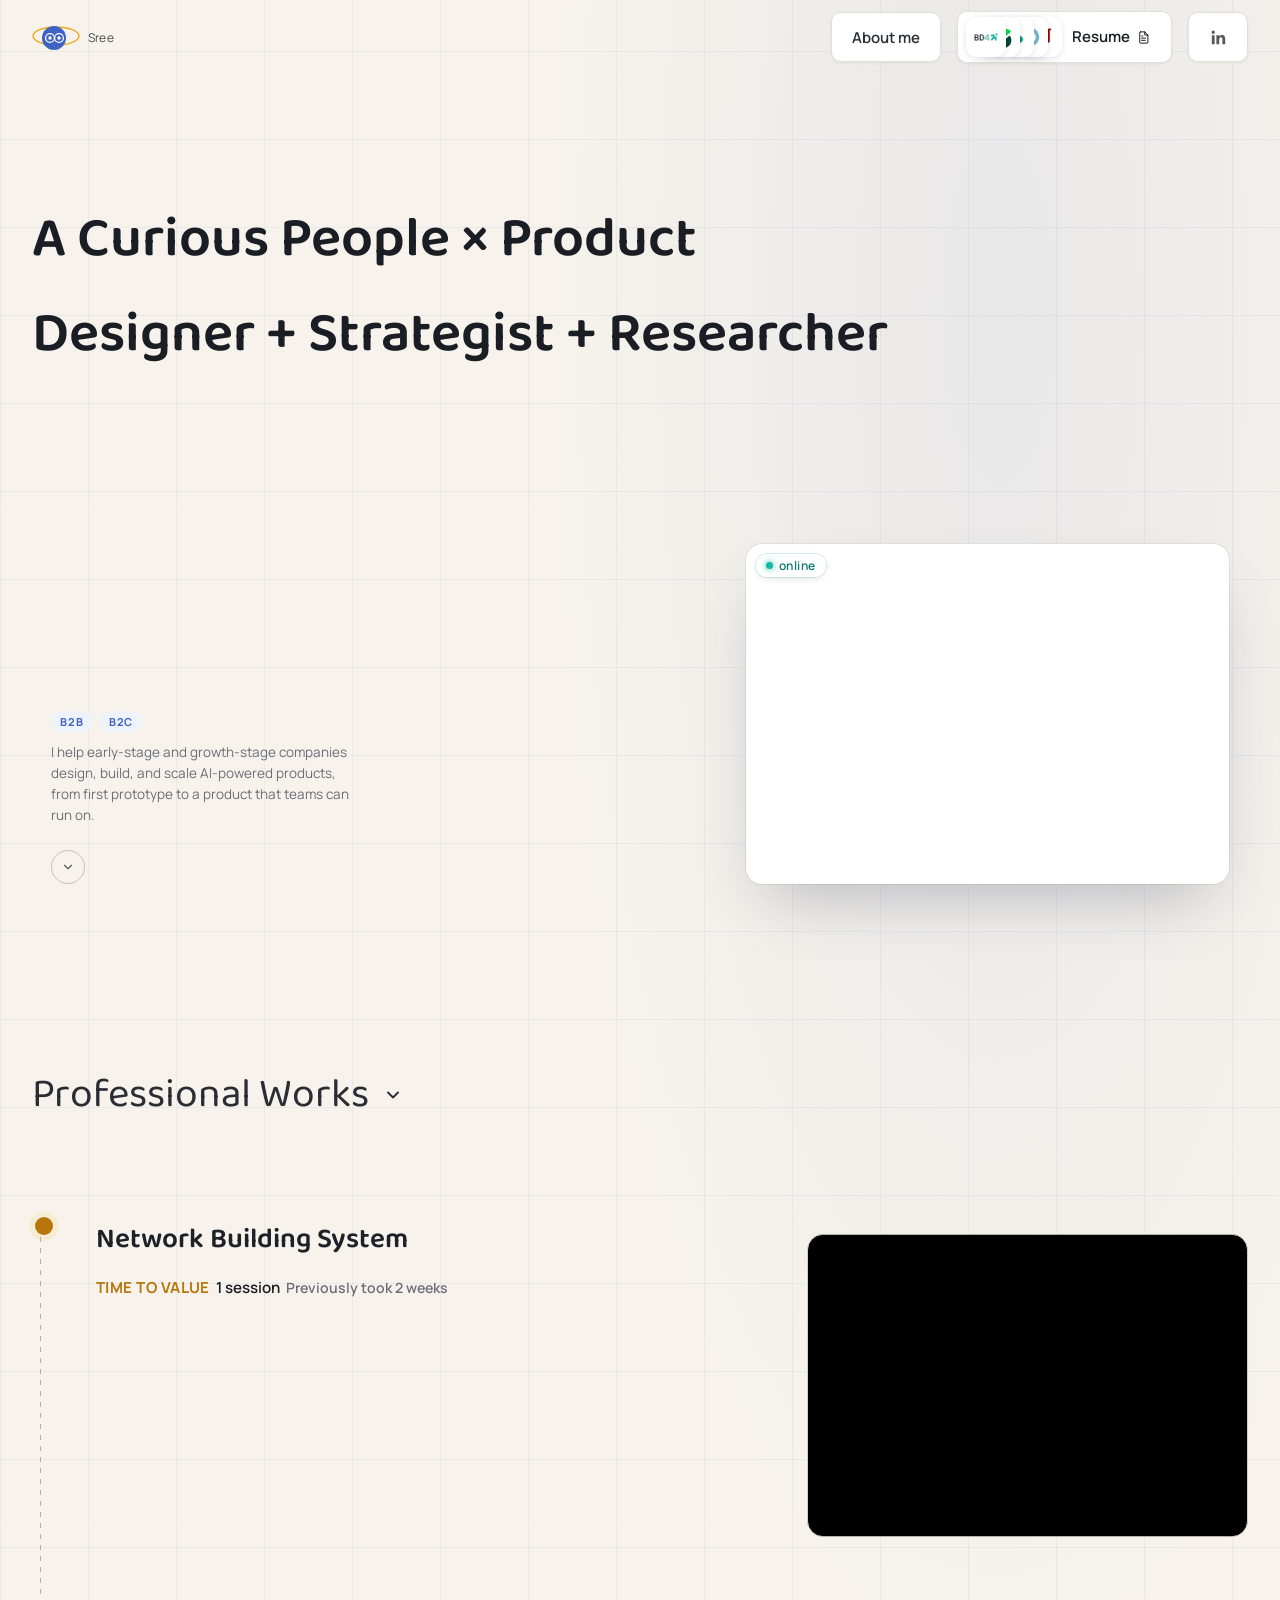
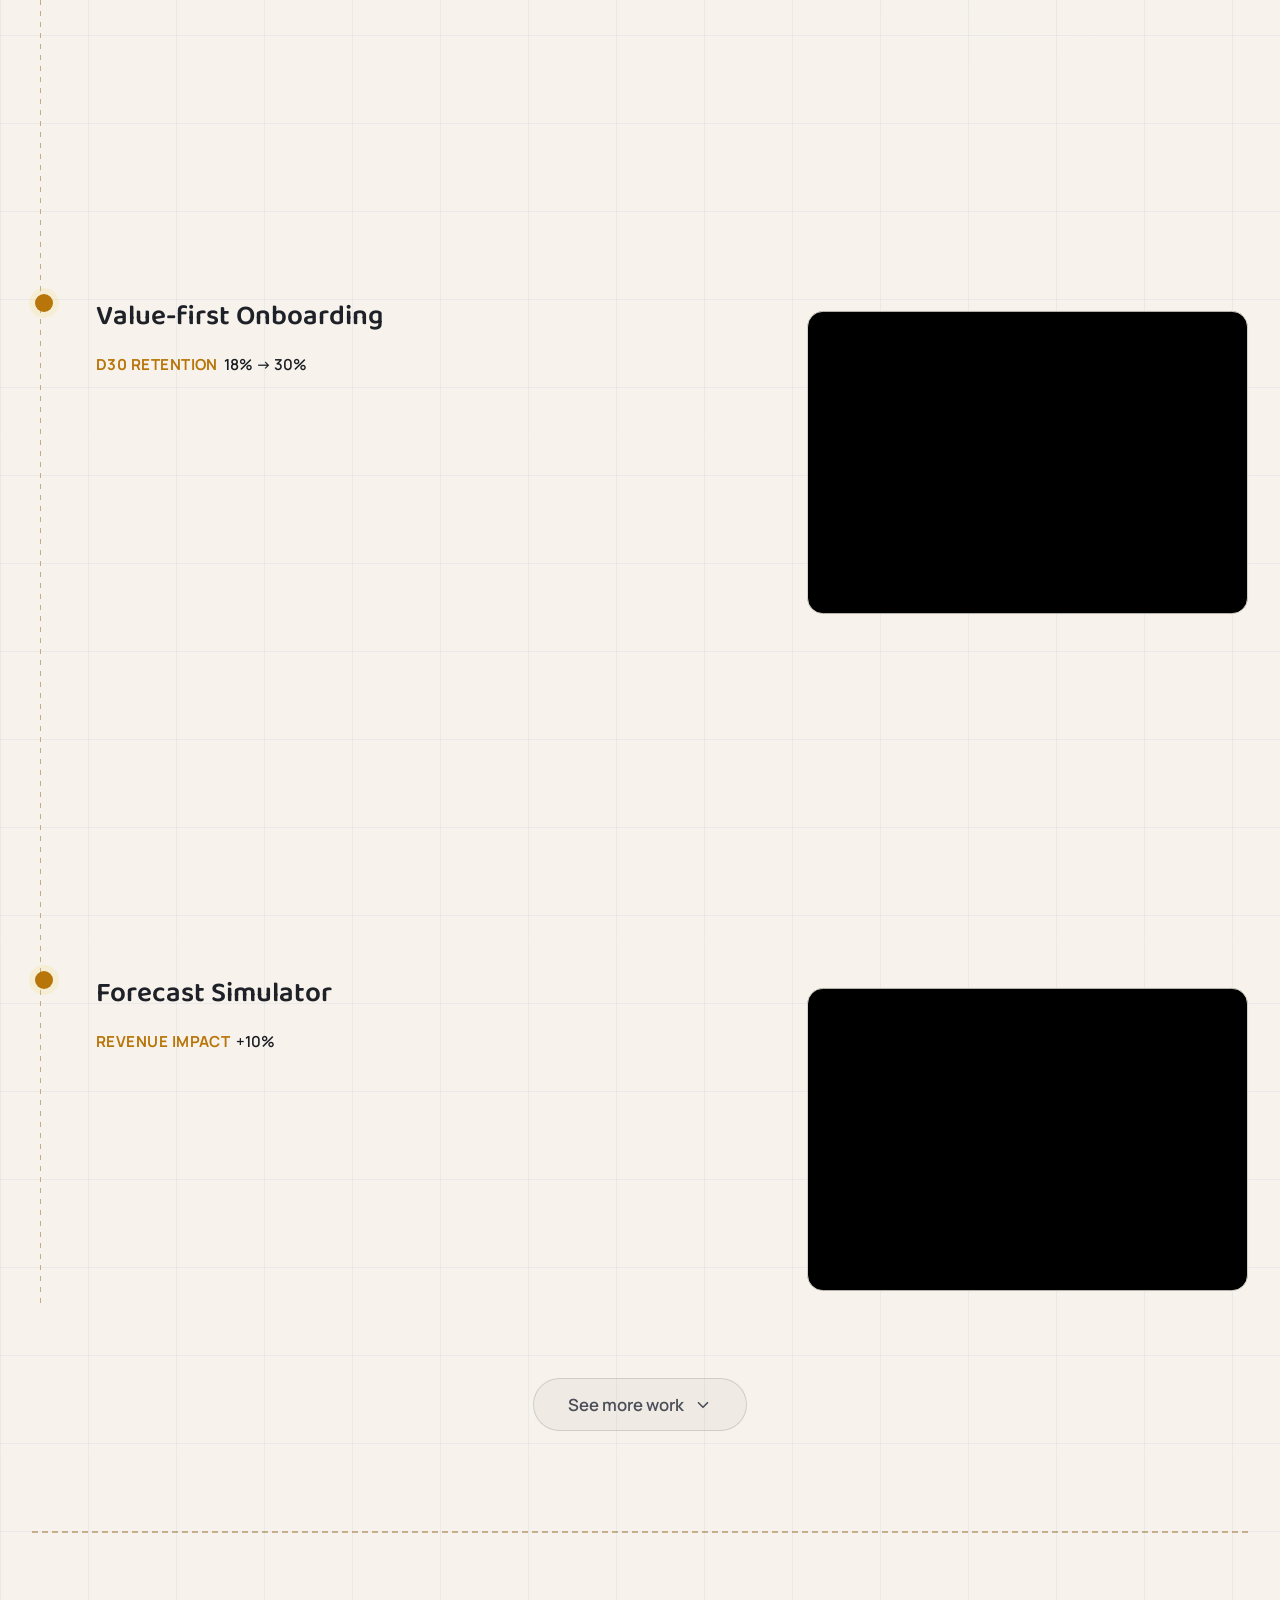
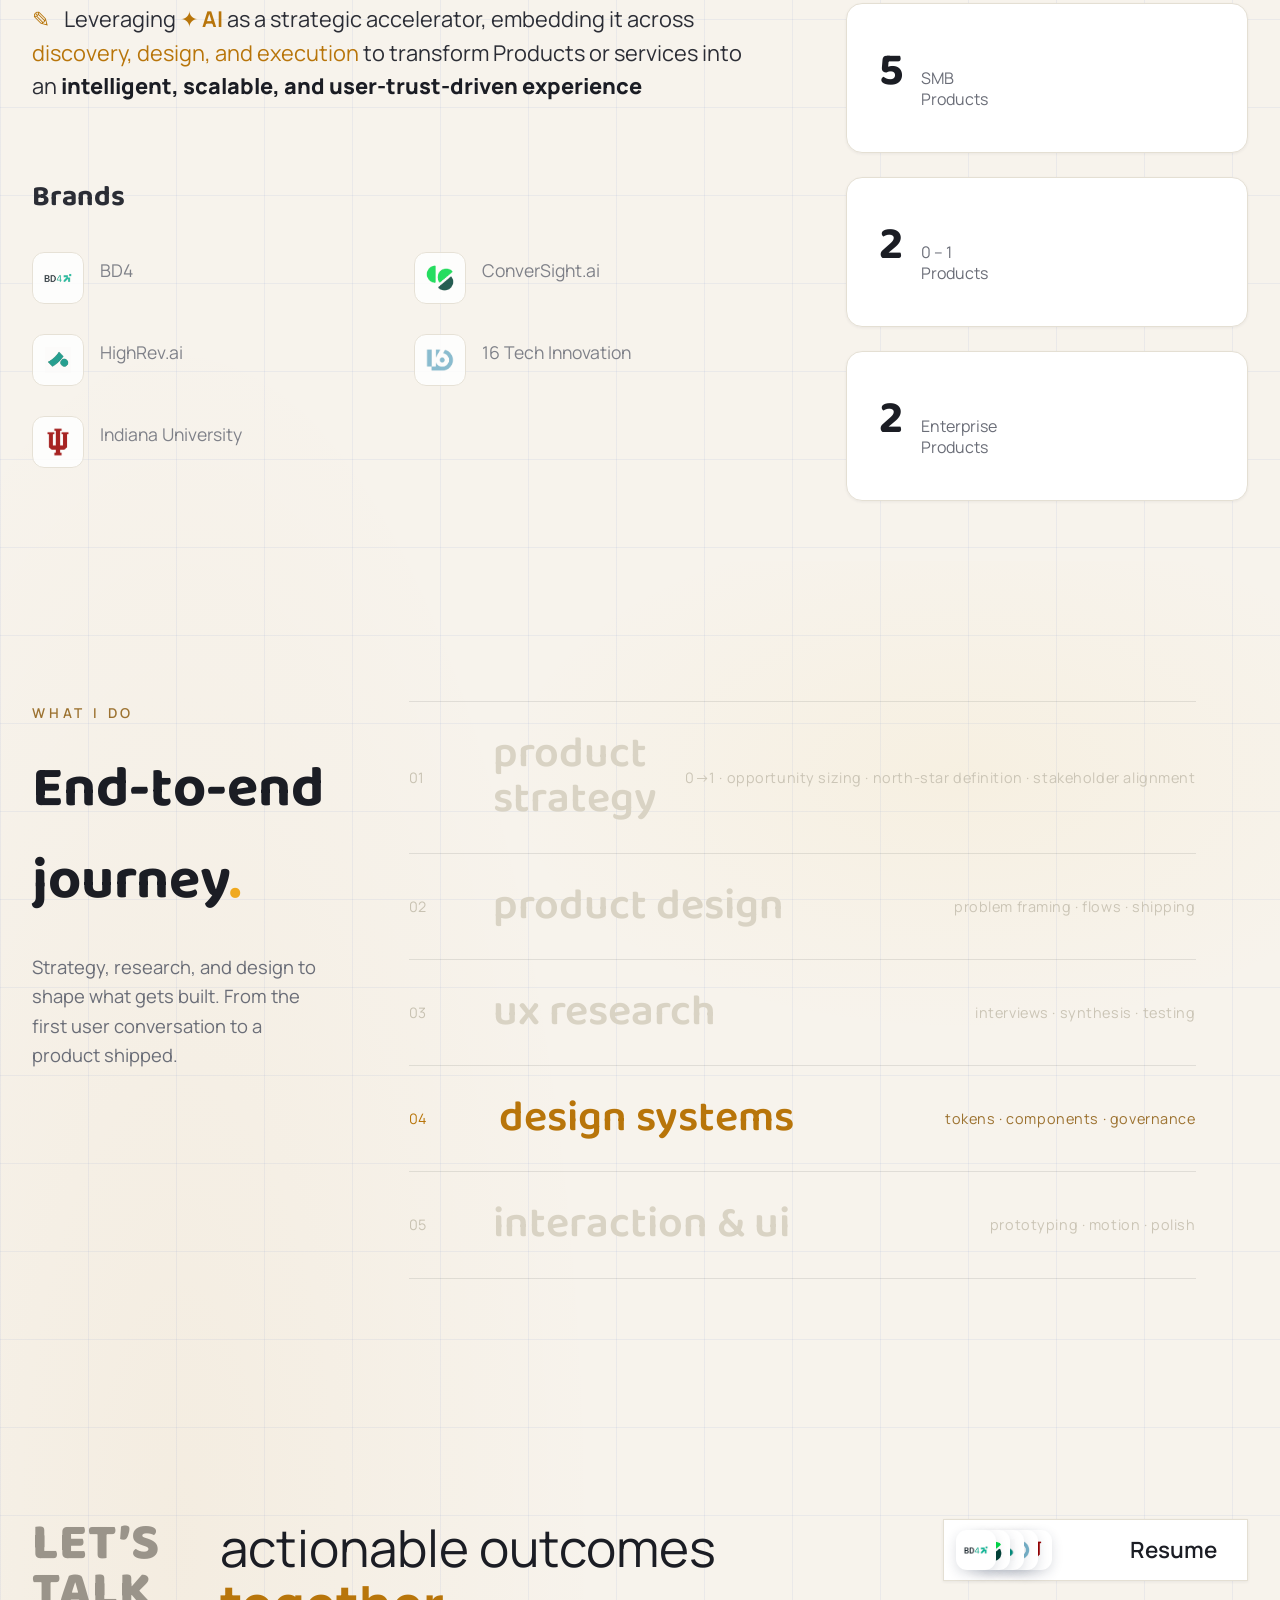
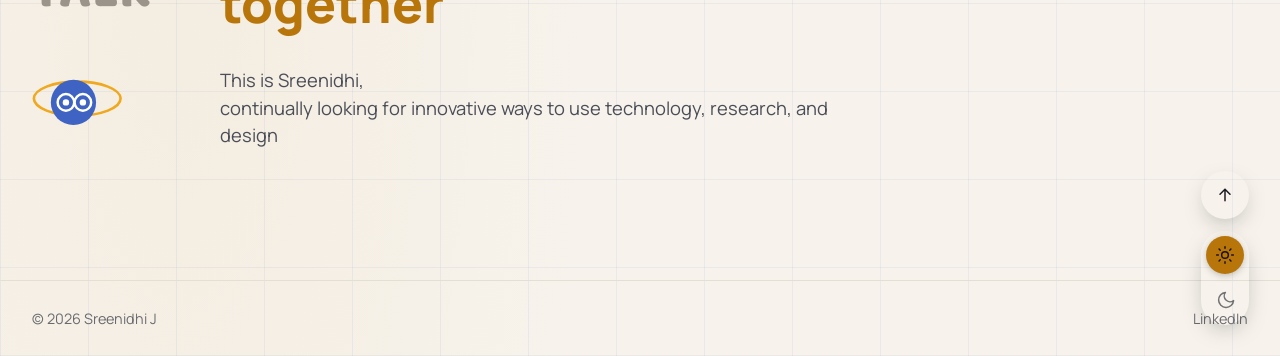
==== index.html @ ca30cebf "Update home page from Nov 3 dark/light drafts Co-Authored-By: Claude Sonnet 5.5 <noreply@anthropic.c" ====
<!DOCTYPE html>
<html lang="en" data-entry-transition="home" data-theme="light">
<head>
<script>
/* always open at the top: stop the browser restoring an old scroll position (skipped when the URL has a #anchor) */
(function(){
  try{ if('scrollRestoration' in history) history.scrollRestoration = 'manual'; }catch(e){}
  var touched = false;
  function mark(){ touched = true; }
  ['wheel','touchstart','keydown','mousedown'].forEach(function(ev){ window.addEventListener(ev, mark, { passive:true, once:true }); });
  function top(){ if(!location.hash) window.scrollTo({ top:0, left:0, behavior:'instant' }); }
  top();
  document.addEventListener('DOMContentLoaded', top);
  window.addEventListener('load', function(){ if(!touched) top(); });
})();
</script>
<script>
(function(){try{var t=localStorage.getItem('site-theme');document.documentElement.dataset.theme=(t==='dark')?'dark':'light';}catch(e){document.documentElement.dataset.theme='light';}})();
(function(){try{document.documentElement.className+=' pt-incoming';var s=document.createElement('style');s.textContent='html.pt-incoming{background:'+(document.documentElement.dataset.theme==='light'?'#F7F3EC':'#050505')+';}html.pt-incoming body{transform:translateY(100%);}';document.head.appendChild(s);sessionStorage.removeItem('pt-pending');}catch(e){}})();
</script>
<meta charset="UTF-8" />
<meta name="viewport" content="width=device-width, initial-scale=1.0" />
<title>Sreenidhi J — People × Product Designer, Strategist & Researcher</title>
<meta name="description" content="Portfolio of Sreenidhi J — a curious People × Product Designer, Strategist and Researcher building AI-powered products." />
<link rel="preconnect" href="https://fonts.googleapis.com">
<link rel="preconnect" href="https://fonts.gstatic.com" crossorigin>
<link href="https://fonts.googleapis.com/css2?family=Baloo+2:wght@500;600;700;800&family=Manrope:wght@400;500;600;700;800&display=swap" rel="stylesheet">
<style>@keyframes twinkle{
  0%,100%{ opacity:0; transform:scale(0.6); }
  50%{ opacity:var(--max,0.8); transform:scale(1); }
}
@keyframes logoBlink{
  0%, 92%, 100% { transform:scaleY(1); }
  95%           { transform:scaleY(0.12); }
  97%           { transform:scaleY(1); }
}
@keyframes logoLook{
  0%, 100% { transform:translateX(0); }
  20%      { transform:translateX(-1.3px); }
  50%      { transform:translateX(0); }
  75%      { transform:translateX(1.3px); }
  90%      { transform:translateX(0); }
}
@keyframes badgePulse{
  0%,100%{ box-shadow:0 12px 30px -8px rgba(240,197,85,.35); }
  50%{ box-shadow:0 12px 40px -6px rgba(240,197,85,.75); }
}
@keyframes float{ 0%,100%{ transform:translateY(0);} 50%{ transform:translateY(-8px);} }
@keyframes dragCursor{ 0%,100%{ opacity:0; transform:translate(0,0); } }
@keyframes frameDraw{
  0%,26.67%  { width:0;    height:0;   opacity:0; }
  27.22%     { width:0;    height:0;   opacity:1; }
  32.22%     { width:100%; height:100%; opacity:1; }
  92.22%     { width:100%; height:100%; opacity:1; }
  96.67%     { width:100%; height:100%; opacity:0; }
  100%       { width:0;    height:0;   opacity:0; }
}
@keyframes labelFade{
  0%,26.67%  { opacity:0; transform:translateY(3px); }
  30%        { opacity:1; transform:translateY(0); }
  92.22%     { opacity:1; transform:translateY(0); }
  96.67%,100%{ opacity:0; transform:translateY(3px); }
}
@keyframes cornerFade{
  0%,32.22%  { opacity:0; }
  35.56%     { opacity:1; }
  92.22%     { opacity:1; }
  96.67%,100%{ opacity:0; }
}
@keyframes wrapNudge{
  0%,40%     { transform:translateX(0); }
  40.56%     { transform:translateX(7px); }
  92.22%     { transform:translateX(7px); }
  100%       { transform:translateX(0); }
}
@keyframes markColor_d{
  0%,32.22%  { color:#ffffff; }
  35.56%     { color:var(--gold-soft); }
  92.22%     { color:var(--gold-soft); }
  100%       { color:#ffffff; }
}
@keyframes pillReveal{ 0%,100%{ width:0; opacity:0; } }
@keyframes headlineIn{
  from { opacity:0; transform:translateY(8px); }
  to   { opacity:1; transform:translateY(0); }
}
@keyframes cueFadeIn{ from{ opacity:0; transform:translateY(8px);} to{ opacity:1; transform:translateY(0);} }
@keyframes bob{ 0%,100%{ transform:translateY(0);} 50%{ transform:translateY(4px);} }
@keyframes cardFloat{ 0%,100%{ transform:translateY(0);} 50%{ transform:translateY(-6px);} }
@keyframes markColor_l{
  0%,32.22%  { color:var(--text-hi); }
  35.56%     { color:var(--gold); }
  92.22%     { color:var(--gold); }
  100%       { color:var(--text-hi); }
}
html[data-theme="dark"]{--black:        #0a0a0a;
  --card:         #141414;
  --card-border:  #262626;
  --nav-bg:       #fafafa;

  --gold:         #F8C337;
  --gold-soft:    #F8C337;
  --gold-dim:     #b8934a;
  --gold-deep:    #7a5a1f;
  --yellow:       #F8C337;

  --text-hi:      #f5f5f5;
  --text-muted:   #8a8a8f;
  --text-nav:     #4b4b52;
  --green:        #5cc98a;

  
  --font-display: 'Baloo 2', system-ui, sans-serif;
  --font-body:    'Manrope', system-ui, sans-serif;

  --container:    1280px;}
html[data-theme="dark"] *{box-sizing:border-box; margin:0; padding:0;}
html[data-theme="dark"]{scroll-behavior:smooth;}
html[data-theme="dark"], html[data-theme="dark"] body{max-width:100%; overflow-x:hidden;}
html[data-theme="dark"] body{background:var(--black);
  color:var(--text-hi);
  font-family:var(--font-body);
  -webkit-font-smoothing:antialiased;
  position:relative;
  cursor:url("data:image/svg+xml,%3Csvg xmlns='http://www.w3.org/2000/svg' width='24' height='24' viewBox='0 0 24 24'%3E%3Ccircle cx='12' cy='12' r='3' fill='%23f5f5f5'/%3E%3Cline x1='12' y1='2' x2='12' y2='8' stroke='%23f5f5f5' stroke-width='1.5' stroke-linecap='round'/%3E%3Cline x1='12' y1='16' x2='12' y2='22' stroke='%23f5f5f5' stroke-width='1.5' stroke-linecap='round'/%3E%3Cline x1='2' y1='12' x2='8' y2='12' stroke='%23f5f5f5' stroke-width='1.5' stroke-linecap='round'/%3E%3Cline x1='16' y1='12' x2='22' y2='12' stroke='%23f5f5f5' stroke-width='1.5' stroke-linecap='round'/%3E%3C/svg%3E") 12 12, crosshair;}
html[data-theme="dark"] a, html[data-theme="dark"] button, html[data-theme="dark"] [role="button"], html[data-theme="dark"] .loop-row, html[data-theme="dark"] .open-btn, html[data-theme="dark"] .nav-resume, html[data-theme="dark"] .brand, html[data-theme="dark"] .logo, html[data-theme="dark"] .linkedin-pill{cursor:url("data:image/svg+xml,%3Csvg xmlns='http://www.w3.org/2000/svg' width='24' height='24' viewBox='0 0 24 24'%3E%3Ccircle cx='12' cy='12' r='4.5' fill='%23f0c555'/%3E%3Cline x1='12' y1='2' x2='12' y2='8' stroke='%23f0c555' stroke-width='1.5' stroke-linecap='round'/%3E%3Cline x1='12' y1='16' x2='12' y2='22' stroke='%23f0c555' stroke-width='1.5' stroke-linecap='round'/%3E%3Cline x1='2' y1='12' x2='8' y2='12' stroke='%23f0c555' stroke-width='1.5' stroke-linecap='round'/%3E%3Cline x1='16' y1='12' x2='22' y2='12' stroke='%23f0c555' stroke-width='1.5' stroke-linecap='round'/%3E%3C/svg%3E") 12 12, pointer;}
html[data-theme="dark"] .starfield{position:fixed; inset:0; z-index:0; pointer-events:none;
  overflow:hidden;
  background:
    radial-gradient(ellipse 70% 50% at 72% 8%, rgba(240,197,85,0.05), transparent 60%),
    radial-gradient(ellipse 60% 45% at 20% 90%, rgba(240,197,85,0.035), transparent 60%);}
html[data-theme="dark"] .star{position:absolute; border-radius:50%;
  background:#fff;
  animation:twinkle var(--dur,4s) ease-in-out infinite;
  animation-delay:var(--delay,0s);
  opacity:0;}
html[data-theme="dark"] .star.gold{background:var(--gold-soft);}

html[data-theme="dark"] .nav, html[data-theme="dark"] main, html[data-theme="dark"] .footer{position:relative;}
html[data-theme="dark"] .hero, html[data-theme="dark"] .mission, html[data-theme="dark"] .context, html[data-theme="dark"] .works, html[data-theme="dark"] .lets-talk, html[data-theme="dark"] .whatido{background:transparent;}
html[data-theme="dark"] .comet{position:absolute; top:0; left:0; display:flex; align-items:center; gap:10px;
  opacity:0; will-change:transform,opacity; pointer-events:none;}
html[data-theme="dark"] .comet-head{width:4px; height:4px; border-radius:50%; background:#fff;
  box-shadow:0 0 6px 1px rgba(255,255,255,.7), 0 0 12px 2px rgba(240,197,85,.25); flex-shrink:0;}
html[data-theme="dark"] .comet-tail{position:absolute; right:100%; top:50%; height:1px; width:64px; transform:translateY(-50%);
  background:linear-gradient(to left, rgba(255,255,255,.55), rgba(240,197,85,.12), transparent);}
html[data-theme="dark"] .comet-label{font-family:var(--font-body); font-weight:500; font-size:11px; letter-spacing:.08em;
  color:rgba(240,197,85,.32); white-space:nowrap; text-transform:lowercase;}
html[data-theme="dark"] .comet[style*="rotate"] .comet-label{display:inline-block;}
html[data-theme="dark"] a{color:inherit; text-decoration:none;}
html[data-theme="dark"] button{font-family:inherit; background:none; border:none; cursor:pointer; color:inherit;}
html[data-theme="dark"] video{display:block;}
html[data-theme="dark"] ::selection{background:transparent; color:var(--gold);}
html[data-theme="dark"] ::-moz-selection{background:transparent; color:var(--gold);}
html[data-theme="dark"] #selectionBox{position:fixed;
  top:0; left:0;
  width:0; height:0;
  box-sizing:border-box;
  border:1.5px solid rgba(190,190,190,.8);
  background:transparent;
  border-radius:3px;
  opacity:0;
  pointer-events:none;
  z-index:9999;
  transform:translate(-9999px,-9999px);
  transition:opacity .15s ease;}
html[data-theme="dark"] #selectionBox.is-active{opacity:1; transition:opacity .1s ease;}
html[data-theme="dark"] #selectionBox .sb-corner{position:absolute;
  width:5px; height:5px;
  border:1px solid rgba(200,200,200,.85);
  background:transparent;
  border-radius:1px;}
html[data-theme="dark"] #selectionBox .sb-corner.tl{top:-3px;    left:-3px;}
html[data-theme="dark"] #selectionBox .sb-corner.tr{top:-3px;    right:-3px;}
html[data-theme="dark"] #selectionBox .sb-corner.bl{bottom:-3px; left:-3px;}
html[data-theme="dark"] #selectionBox .sb-corner.br{bottom:-3px; right:-3px;}
html[data-theme="dark"] #selectionBox .sb-label{position:absolute;
  top:-22px; left:-1.5px;
  display:flex; align-items:center; gap:6px;
  font-family:var(--font-body);
  font-size:10px; font-weight:600;
  text-transform:uppercase;
  letter-spacing:.04em;
  color:rgba(200,200,200,.85);
  white-space:nowrap;}
html[data-theme="dark"] #selectionBox .sb-label .ml-code{color:rgba(165,165,165,.65); text-transform:none;}
@media (hover:none) and (pointer:coarse){html[data-theme="dark"] #selectionBox{display:none;}}
@media (prefers-reduced-motion: reduce){html[data-theme="dark"] *{animation-duration:.01ms !important; animation-iteration-count:1 !important; transition-duration:.01ms !important; scroll-behavior:auto !important;}}
html[data-theme="dark"] .nav{position:sticky; top:0; z-index:50; background:transparent; border-bottom:none;}
html[data-theme="dark"] .nav-inner{max-width:var(--container); margin:0 auto; padding:11px 32px; display:flex; align-items:center; justify-content:space-between; gap:24px;}
html[data-theme="dark"] .logo-wrap{position:relative; display:flex; align-items:center;}
html[data-theme="dark"] .logo{display:flex; align-items:center; gap:4px;}
html[data-theme="dark"] .logo-text{font-family:var(--font-body); font-weight:400; font-size:12px;
  color:rgba(255,255,255,.8); letter-spacing:.02em; align-self:center;}
html[data-theme="dark"] .logo-mark .logo-eye{transform-box:fill-box; transform-origin:center; animation:logoBlink 4.6s ease-in-out infinite;}
html[data-theme="dark"] .logo-mark .logo-pupil{animation:logoLook 5.2s ease-in-out infinite;}


@media (prefers-reduced-motion: reduce){html[data-theme="dark"] .logo-mark .logo-eye, html[data-theme="dark"] .logo-mark .logo-pupil{animation:none;}}
html[data-theme="dark"] .nav-right{display:flex; align-items:center; gap:16px;}
html[data-theme="dark"] .nav-links{display:flex; gap:48px; font-size:16px; color:#c9c9cd;}
html[data-theme="dark"] .nav-links a{transition:color .2s ease;}
html[data-theme="dark"] .nav-links a:hover{color:#fff;}
html[data-theme="dark"] .nav-resume{position:relative; display:inline-flex; align-items:center; gap:10px;
  background:#111; border:1.5px solid rgba(255,255,255,.16); border-radius:10px; padding:5px 20px 5px 8px;
  box-sizing:border-box;
  transition:background .3s ease, transform .25s ease, border-color .3s ease;}
html[data-theme="dark"] .nav-resume:hover{transform:translateY(-2px); background:transparent; border-color:rgba(200,200,200,.55);}
html[data-theme="dark"] .nav-about-btn{position:relative; display:inline-flex; align-items:center; height:50px; padding:0 20px;
  background:#111; border:1.5px solid rgba(255,255,255,.16); border-radius:10px; box-sizing:border-box;
  font-family:var(--font-body); font-weight:600; font-size:15px; color:#e5e5e5;
  transition:background .3s ease, transform .25s ease, border-color .3s ease, color .2s ease;}
html[data-theme="dark"] .nav-about-btn:hover{transform:translateY(-2px); background:transparent; border-color:rgba(200,200,200,.55);}
html[data-theme="dark"] .btn-corner{position:absolute; width:5px; height:5px; background:#0d0d0d;
  border:1px solid rgba(190,190,190,.7); border-radius:1px; pointer-events:none; z-index:2;
  opacity:0; transition:opacity .25s ease;}
html[data-theme="dark"] .btn-corner.tl{top:-2.5px;    left:-2.5px;}
html[data-theme="dark"] .btn-corner.tr{top:-2.5px;    right:-2.5px;}
html[data-theme="dark"] .btn-corner.bl{bottom:-2.5px; left:-2.5px;}
html[data-theme="dark"] .btn-corner.br{bottom:-2.5px; right:-2.5px;}
html[data-theme="dark"] .nav-resume:hover .btn-corner, html[data-theme="dark"] .linkedin-pill:hover .btn-corner, html[data-theme="dark"] .nav-about-btn:hover .btn-corner{opacity:1;}
html[data-theme="dark"] .nav-resume-stack{display:inline-flex; align-items:center;}
html[data-theme="dark"] .nav-resume-stack img{width:40px; height:40px; object-fit:contain; padding:6px; box-sizing:border-box;
  background:#D9D9D9; border-radius:11px; border:1px solid transparent;
  margin-left:-26px; transform-origin:bottom center;
  filter:grayscale(1); box-shadow:0 2px 6px rgba(0,0,0,.35);
  transition:transform .4s cubic-bezier(.2,.85,.25,1), margin .4s cubic-bezier(.2,.85,.25,1), filter .3s ease, box-shadow .3s ease, border-color .3s ease;}
html[data-theme="dark"] .nav-resume:hover .nav-resume-stack img{filter:grayscale(0);
  border-color:rgba(255,255,255,.4);
  box-shadow:0 4px 12px -2px rgba(0,0,0,.45), inset 0 1px 0 rgba(255,255,255,.5), 0 0 0 2px rgba(255,255,255,.1);}
html[data-theme="dark"] .nav-resume-stack img:first-child{margin-left:0;}
html[data-theme="dark"] .nav-resume-stack img{position:relative;}
html[data-theme="dark"] .nav-resume-stack img:nth-child(1){z-index:5;}
html[data-theme="dark"] .nav-resume-stack img:nth-child(2){z-index:4;}
html[data-theme="dark"] .nav-resume-stack img:nth-child(3){z-index:3;}
html[data-theme="dark"] .nav-resume-stack img:nth-child(4){z-index:2;}
html[data-theme="dark"] .nav-resume-stack img:nth-child(5){z-index:1;}
html[data-theme="dark"] .nav-resume:hover .nav-resume-stack img{margin-left:-10px;}
html[data-theme="dark"] .nav-resume:hover .nav-resume-stack img:nth-child(1){transform:rotate(-16deg) translateY(-1px);}
html[data-theme="dark"] .nav-resume:hover .nav-resume-stack img:nth-child(2){transform:rotate(-8deg);}
html[data-theme="dark"] .nav-resume:hover .nav-resume-stack img:nth-child(3){transform:rotate(0deg) translateY(-2px);}
html[data-theme="dark"] .nav-resume:hover .nav-resume-stack img:nth-child(4){transform:rotate(8deg);}
html[data-theme="dark"] .nav-resume:hover .nav-resume-stack img:nth-child(5){transform:rotate(16deg) translateY(-1px);}
html[data-theme="dark"] .nav-resume-label-wrap{position:relative; display:inline-block; height:1.3em; line-height:1.3em; overflow:hidden;
  width:62px; transition:width .35s cubic-bezier(.2,.85,.25,1);}
html[data-theme="dark"] .nav-resume:hover .nav-resume-label-wrap{width:106px;}
html[data-theme="dark"] .nav-resume-label{font-family:var(--font-body); font-weight:600; font-size:15px; color:#fff;
  line-height:1.3em; white-space:nowrap; transition:transform .3s cubic-bezier(.2,.85,.25,1), opacity .25s ease;}
html[data-theme="dark"] .nav-resume-label-base{display:block;}
html[data-theme="dark"] .nav-resume-label-hover{position:absolute; left:0; top:0; opacity:0; transform:translateY(6px);}
html[data-theme="dark"] .nav-resume:hover .nav-resume-label-base{opacity:0; transform:translateY(-6px);}
html[data-theme="dark"] .nav-resume:hover .nav-resume-label-hover{opacity:1; transform:translateY(0);}
html[data-theme="dark"] .nav-resume-icon{display:inline-flex; align-items:center; justify-content:center;
  color:#fff; transform-origin:50% 85%; margin-left:-8px;
  transition:transform .35s cubic-bezier(.2,.85,.25,1);}
html[data-theme="dark"] .nav-resume:hover .nav-resume-icon{transform:rotate(-14deg);}
html[data-theme="dark"] .linkedin-pill{position:relative; width:60px; height:50px; border-radius:10px; border:1.5px solid rgba(255,255,255,.16); box-sizing:border-box; display:flex; align-items:center; justify-content:center; color:#c9c9cd; background:transparent; transition:transform .2s ease, color .2s ease, border-color .2s ease;}
html[data-theme="dark"] .linkedin-pill:hover{color:var(--gold-soft); border-color:var(--gold-soft); transform:translateY(-2px);}
html[data-theme="dark"] .nav-hamburger{display:none; position:relative; width:42px; height:38px; align-items:center; justify-content:center;
  background:#111; border:1.5px solid rgba(255,255,255,.16); border-radius:0; box-sizing:border-box;
  transition:background .3s ease, border-color .3s ease;}
html[data-theme="dark"] .nav-hamburger .hb-lines{position:relative; width:18px; height:13px;}
html[data-theme="dark"] .nav-hamburger .hb-line{position:absolute; left:0; width:100%; height:1.5px; background:#fff; border-radius:1px;
  transition:transform .3s cubic-bezier(.2,.85,.25,1), opacity .25s ease;}
html[data-theme="dark"] .nav-hamburger .hb-line:nth-child(1){top:0;}
html[data-theme="dark"] .nav-hamburger .hb-line:nth-child(2){top:50%; margin-top:-0.75px;}
html[data-theme="dark"] .nav-hamburger .hb-line:nth-child(3){top:100%; margin-top:-1.5px;}
html[data-theme="dark"] .nav-hamburger:hover{border-color:rgba(200,200,200,.55);}
html[data-theme="dark"] .nav-hamburger.is-open .hb-line:nth-child(1){transform:translateY(5.75px) rotate(45deg);}
html[data-theme="dark"] .nav-hamburger.is-open .hb-line:nth-child(2){opacity:0;}
html[data-theme="dark"] .nav-hamburger.is-open .hb-line:nth-child(3){transform:translateY(-5.75px) rotate(-45deg);}
html[data-theme="dark"] .nav-hamburger:hover .btn-corner, html[data-theme="dark"] .nav-hamburger.is-open .btn-corner{opacity:1;}
html[data-theme="dark"] .mobile-menu{position:absolute; top:calc(100% + 1px); right:0; left:0; z-index:49;
  background:#0a0a0a; border-top:1px solid #262626; border-bottom:1px solid #262626;
  display:flex; flex-direction:column; padding:8px 32px;
  opacity:0; visibility:hidden; transform:translateY(-8px);
  transition:opacity .25s ease, transform .25s ease, visibility 0s linear .25s;}
html[data-theme="dark"] .mobile-menu.is-open{opacity:1; visibility:visible; transform:translateY(0);
  transition:opacity .25s ease, transform .25s ease, visibility 0s linear 0s;}
html[data-theme="dark"] .mobile-menu-link{display:flex; align-items:center; gap:12px; padding:16px 2px;
  font-family:var(--font-body); font-weight:600; font-size:1.05rem; color:#e5e5e5;
  border-top:1px solid rgba(255,255,255,.08); transition:color .2s ease;}
html[data-theme="dark"] .mobile-menu-link:first-child{border-top:none;}
html[data-theme="dark"] .mobile-menu-link:hover{color:var(--gold-soft);}
html[data-theme="dark"] .mobile-menu-link svg{flex-shrink:0; color:var(--gold-dim);}
@media (min-width:621px){html[data-theme="dark"] .mobile-menu{display:none !important;}}
html[data-theme="dark"] .hero{position:relative; min-height:92vh; display:flex; flex-direction:column; justify-content:flex-start; align-items:flex-start; text-align:left; padding:120px 32px 40px;}
html[data-theme="dark"] .hero-inner{z-index:2; max-width:var(--container); margin:0 auto; width:100%; position:relative; display:flex; flex-direction:column; align-items:flex-start;}
html[data-theme="dark"] .hero-desk{position:absolute; right:4%; bottom:18px; width:min(483px, 38vw); pointer-events:none;}
html[data-theme="dark"] .hero-desk .hero-desk-frame{position:relative; display:block; border:none; border-radius:8px; padding:0;
  
  background:transparent;}
html[data-theme="dark"] .hero-desk video{width:100%; height:auto; display:block; border-radius:5px; opacity:.6; filter:contrast(1.35) saturate(1.1); mix-blend-mode:screen;}
html[data-theme="dark"] .hero-desk-online{position:absolute; top:10px; left:10px; z-index:2; display:inline-flex; align-items:center; gap:6px;
  font-family:var(--font-body); font-weight:600; font-size:12px; letter-spacing:.04em; color:#e5e5e5;
  background:rgba(10,10,10,.55); padding:3px 10px; border-radius:999px; backdrop-filter:blur(2px);}
html[data-theme="dark"] .hero-desk-online::before{content:""; width:7px; height:7px; border-radius:50%; background:var(--green); box-shadow:0 0 6px var(--green);}
@media (max-width:900px){html[data-theme="dark"] .hero-desk{position:relative; right:auto; bottom:auto; width:min(575px,94vw); margin:34px auto 0;}}
html[data-theme="dark"] .badge-float{position:relative; margin-bottom:24px; display:inline-flex; align-items:center; gap:12px; background:var(--gold-soft); color:#1a1305; padding:8px 26px 8px 8px; border-radius:999px; font-weight:600; font-size:17px; box-shadow:0 12px 30px -8px rgba(240,197,85,.4); animation:float 5s ease-in-out infinite, badgePulse 2.4s ease-in-out infinite;}
html[data-theme="dark"] .pill-slide{display:inline-block; vertical-align:middle; width:0; opacity:0; overflow:hidden; white-space:nowrap; animation:pillReveal 9s cubic-bezier(.3,0,.2,1) 3s infinite;}
html[data-theme="dark"] .badge-inline{margin-bottom:0; margin-left:28px; padding:6px 20px 6px 6px; font-size:clamp(0.85rem, 1.4vw, 1.15rem); vertical-align:middle;
  animation: float 5s ease-in-out infinite, badgePulse 2.4s ease-in-out infinite;}
html[data-theme="dark"] .badge-inline .badge-avatar{width:1.9em; height:1.9em; font-size:0.7em;}

html[data-theme="dark"] .badge-avatar{width:36px; height:36px; border-radius:50%; background:#151208; color:var(--gold); display:flex; align-items:center; justify-content:center; font-family:var(--font-display); font-size:13px; font-weight:700;}

html[data-theme="dark"] .hero-title{font-family:var(--font-display); font-weight:600; line-height:1.65; font-size:clamp(2.2rem, 4.4vw, 3.9rem); color:#ffffff; max-width:100%;}








html[data-theme="dark"] .hero-title{animation:headlineIn .7s cubic-bezier(0,0,.2,1) both;}
html[data-theme="dark"] .hero-title .mark-wrap{position:relative;
  display:inline-block;
  vertical-align:baseline;
  animation:wrapNudge 9s cubic-bezier(.2,0,.2,1) 3s infinite;}
html[data-theme="dark"] .hero-title .mark-wrap .drag-cursor{position:absolute;
  top:-8px; left:-14px;
  width:16px; height:16px;
  opacity:0;
  pointer-events:none;
  z-index:5;
  filter:drop-shadow(0 1px 2px rgba(0,0,0,.45));
  animation:dragCursor 9s cubic-bezier(.3,0,.2,1) 3s infinite;}
html[data-theme="dark"] .hero-title .mark-wrap .drag-cursor svg{display:block; width:100%; height:100%;}
html[data-theme="dark"] .hero-title .mark-wrap .figma-box{position:absolute;
  top:-8px; left:-14px;
  width:0; height:0;
  opacity:0;
  background:transparent;
  border:1.5px solid rgba(185,185,185,.75);
  pointer-events:none;
  z-index:1;
  box-sizing:border-box;
  animation:frameDraw 9s cubic-bezier(.3,0,.2,1) 3s infinite;}
html[data-theme="dark"] .hero-title .mark-wrap .figma-box .corner{position:absolute;
  width:5px; height:5px;
  background:#0d0d0d;
  border:1px solid rgba(190,190,190,.7);
  border-radius:1px;
  pointer-events:none;
  opacity:0;
  animation:cornerFade 9s ease 3s infinite;}
html[data-theme="dark"] .hero-title .mark-wrap .figma-box .corner.tl{top:-2.5px;    left:-2.5px;}
html[data-theme="dark"] .hero-title .mark-wrap .figma-box .corner.tr{top:-2.5px;    right:-2.5px;}
html[data-theme="dark"] .hero-title .mark-wrap .figma-box .corner.bl{bottom:-2.5px; left:-2.5px;}
html[data-theme="dark"] .hero-title .mark-wrap .figma-box .corner.br{bottom:-2.5px; right:-2.5px;}
html[data-theme="dark"] .hero-title .mark-label{position:absolute;
  top:-22px; left:-14px; 
  display:flex;
  align-items:center;
  gap:8px;
  font-family:var(--font-body);
  font-size:11px;
  font-weight:500;
  text-transform:uppercase;
  color:rgba(200,200,200,.8);
  letter-spacing:.04em;
  white-space:nowrap;
  pointer-events:none;
  user-select:none;
  opacity:0;
  animation:labelFade 9s ease 3s infinite;}
html[data-theme="dark"] .hero-title .mark-label .ml-code{color:rgba(165,165,165,.65); text-transform:none;}
html[data-theme="dark"] .hero-title mark{background:transparent;
  color:#ffffff;
  position:relative;
  display:inline;
  white-space:nowrap;
  animation:markColor_d 9s ease 3s infinite;}
html[data-theme="dark"] .hero-note{position:absolute; left:4%; bottom:76px; max-width:300px;}
html[data-theme="dark"] .hero-note-tags{display:flex; gap:8px; margin-bottom:10px;}
html[data-theme="dark"] .hero-note-tag{font-family:var(--font-body); font-weight:700; font-size:11px; letter-spacing:.06em;
  text-transform:uppercase; color:var(--gold); background:var(--card); border:1px solid var(--card-border);
  padding:3px 9px; border-radius:999px;}
html[data-theme="dark"] .hero-note p{font-family:var(--font-body); font-size:13.5px; line-height:1.55; color:var(--text-muted); margin:0;}
@media (max-width:900px){html[data-theme="dark"] .hero-note{position:relative; left:auto; bottom:auto; max-width:420px; margin-top:28px;}}
@media (max-width:620px){html[data-theme="dark"] .hero-note{max-width:100%;}}
html[data-theme="dark"] .scroll-cue{position:absolute; left:4%; bottom:18px; margin-top:0; display:flex; align-items:center; justify-content:center; color:#e5e5e5; opacity:0; animation:cueFadeIn .8s ease forwards; animation-delay:3s;}
@media (max-width:900px){html[data-theme="dark"] .scroll-cue{position:relative; left:auto; bottom:auto; margin-top:36px; align-self:flex-start;}}
@media (max-width:620px){html[data-theme="dark"] .scroll-cue{display:none;}}

html[data-theme="dark"] .scroll-cue-circle{width:34px; height:34px; border-radius:50%; border:1px solid #3a3a3a; display:flex; align-items:center; justify-content:center; animation:bob 2.2s ease-in-out infinite;}

html[data-theme="dark"] .mission{position:relative; height:100vh; padding:0; overflow:hidden;}
html[data-theme="dark"] .mission-sticky{position:relative; height:100vh; display:flex; align-items:center; justify-content:center; padding:0 32px; perspective:1500px; overflow:hidden;}
html[data-theme="dark"] .mission-inner{position:relative; width:100%; max-width:var(--container); height:100%; display:flex; align-items:center; justify-content:center; z-index:2; pointer-events:none;}
html[data-theme="dark"] .tilt-card{position:absolute;
  
  left: calc(70% - (9% * var(--pp,0)));
  top:  calc(70% - (27% * var(--pp,0)));
  width:min(320px, 60vw); aspect-ratio:1/0.94;
  background:var(--yellow); border-radius:14px; padding:22px;
  transform:translate(-50%,-50%) rotateX(6deg) rotateY(-16deg) rotate(-7deg) scale( calc(0.42 + 0.58 * var(--pp,0)) );
  
  opacity: calc(0.55 + 0.45 * var(--pp,0));
  box-shadow:12px 22px 0 -6px #101010, 34px 52px 56px -22px rgba(0,0,0,.75);
  will-change:left,top,transform,opacity;}
html[data-theme="dark"] .mission.pop .tilt-card{--pp:1;}
html[data-theme="dark"] .mission.peek .tilt-card{--pp:0.12;}
html[data-theme="dark"] .tilt-arrow{position:absolute; top:40px; left:28px; opacity:.5; transform:scale(.75);}
html[data-theme="dark"] .tilt-barcode{position:absolute; top:22px; right:22px; text-align:center; border:2px solid #151208; padding:6px 8px 3px; transform:scale(.78); transform-origin:top right;}
html[data-theme="dark"] .tilt-barcode em{display:block; font-style:normal; font-size:10px; color:#151208; margin-top:2px; letter-spacing:.02em;}
html[data-theme="dark"] .tilt-copy{position:absolute; left:22px; right:22px; bottom:36px; font-family:var(--font-display); font-weight:700; font-size:clamp(0.95rem, 1.8vw, 1.3rem); line-height:1.24; color:#151208; transform:rotate(-4deg);}
html[data-theme="dark"] .desk-wrap{position:absolute; left:0; right:0; top:50%; transform:translateY(-42%); display:flex; justify-content:center; z-index:1; pointer-events:none;}
html[data-theme="dark"] .desk-img{width:min(720px, 88vw); height:auto; opacity:.95;}
html[data-theme="dark"] .context{padding:40px 32px 60px;}
html[data-theme="dark"] .context-inner{max-width:var(--container); margin:0 auto; display:grid; grid-template-columns:1.35fr 0.75fr; gap:90px;}
html[data-theme="dark"] .context-copy{font-size:clamp(1.15rem, 1.7vw, 1.7rem); line-height:1.55; color:#d8d8dc;}
html[data-theme="dark"] .context-icon{color:var(--gold); margin-right:10px;}
html[data-theme="dark"] .context-copy .spark{color:var(--gold); font-weight:700;}
html[data-theme="dark"] .context-copy em{font-style:normal; color:var(--gold);}
html[data-theme="dark"] .context-copy strong{color:#fff; font-weight:800;}
html[data-theme="dark"] .brands-heading{font-family:var(--font-display); color:#e8e8ea; font-size:1.8rem; margin-top:70px; margin-bottom:32px;}
html[data-theme="dark"] .brands-grid{display:grid; grid-template-columns:1fr 1fr; gap:30px 40px;}
html[data-theme="dark"] .brand{display:flex; align-items:center; gap:16px; color:#8a8a90; font-size:1.1rem; opacity:.85; transition:opacity .25s ease, transform .25s ease; text-decoration:none;}
html[data-theme="dark"] .brand:hover{opacity:1; transform:translateX(3px); color:#e8e8e8;}
html[data-theme="dark"] .brand-mark{width:52px; height:52px; border-radius:12px; border:1px solid #33333a; background:#F0EEE8; display:flex; align-items:center; justify-content:center; flex-shrink:0; transition:border-color .25s ease; overflow:hidden;}
html[data-theme="dark"] .brand:hover .brand-mark{border-color:var(--gold-dim);}
html[data-theme="dark"] .brand-mark img{width:60%; height:60%; object-fit:contain;}
html[data-theme="dark"] .brand-name{display:flex; flex-direction:column; gap:2px; line-height:1.2;}
html[data-theme="dark"] .brand-hint{font-style:normal; font-size:.72rem; letter-spacing:.04em; color:var(--gold-dim);
  opacity:0; transform:translateY(-2px); transition:opacity .25s ease, transform .25s ease;}
html[data-theme="dark"] .brand:hover .brand-hint{opacity:.85; transform:translateY(0);}
html[data-theme="dark"] .context-right{display:flex; flex-direction:column; gap:24px;}
html[data-theme="dark"] .stat-card{position:relative; overflow:hidden; background:var(--card); border:1px solid var(--card-border); border-radius:16px; padding:30px 32px; display:flex; align-items:baseline; gap:18px; min-height:150px; animation:cardFloat 6s ease-in-out infinite; transition:transform .35s cubic-bezier(.2,.8,.2,1), border-color .35s ease; will-change:transform;}
html[data-theme="dark"] .stat-card:nth-child(2){animation-delay:-2s;}
html[data-theme="dark"] .stat-card:nth-child(3){animation-delay:-4s;}
html[data-theme="dark"] .stat-card:hover{transform:translateY(-8px) scale(1.02); border-color:var(--gold-dim);}
html[data-theme="dark"] .stat-card:hover .stat-num{color:var(--gold-soft);}
html[data-theme="dark"] .stat-card:hover .stat-icon{opacity:.9; transform:translateY(-50%) scale(1.06);}
html[data-theme="dark"] .stat-num{transition:color .35s ease; z-index:1;}
html[data-theme="dark"] .stat-label{z-index:1;}
html[data-theme="dark"] .stat-icon{position:absolute; right:22px; top:50%; transform:translateY(-50%) scale(0.94); width:120px; height:120px; opacity:0; transition:opacity .4s ease, transform .5s ease; pointer-events:none; object-fit:contain;}

html[data-theme="dark"] .stat-num{font-family:var(--font-display); font-size:2.9rem; font-weight:700; color:#fff;}
html[data-theme="dark"] .stat-label{font-size:1rem; color:#9a9aa0; line-height:1.3;}
html[data-theme="dark"] .dotted-rule{max-width:var(--container); margin:70px auto 0; border-top:2px dashed var(--gold-dim); opacity:.5;}
html[data-theme="dark"] .dotted-rule--top{margin:0 auto 70px;}
html[data-theme="dark"] .see-more-btn{display:flex; align-items:center; gap:10px; margin:70px auto 0; padding:14px 34px; border:1px solid rgba(255,255,255,0.18); border-radius:999px; color:#c9c9cd; font-family:var(--font-body); font-weight:600; font-size:1.05rem; background:rgba(255,255,255,0.04); transition:background .25s ease, transform .2s ease;}
html[data-theme="dark"] .see-more-btn:hover{background:rgba(255,255,255,0.1); transform:translateY(-2px);}
html[data-theme="dark"] .see-more-btn svg{transition:transform .3s ease;}
html[data-theme="dark"] .see-more-btn[aria-expanded="true"] svg{transform:rotate(180deg);}
html[data-theme="dark"] .more-works{position:relative; display:flex; flex-direction:column; gap:340px; margin-top:340px;}
html[data-theme="dark"] .more-works[hidden]{display:none;}
html[data-theme="dark"] .works{padding:160px 32px 60px;}
html[data-theme="dark"] .works-inner{max-width:var(--container); margin:0 auto;}
html[data-theme="dark"] .works-heading{font-family:var(--font-display); color:#e8e8ea; font-size:clamp(2rem, 3.2vw, 2.7rem); display:flex; align-items:center; gap:14px; margin-bottom:90px;}
html[data-theme="dark"] .timeline{position:relative; display:flex; flex-direction:column; gap:340px;}
html[data-theme="dark"] .timeline::before{content:""; position:absolute; left:8px; top:9px; bottom:0; width:1px; background-repeat:repeat-y; background-image:linear-gradient(var(--gold-dim) 50%, transparent 0%); background-size:1px 11px; opacity:.55;}
html[data-theme="dark"] .project{display:grid; grid-template-columns:24px 1fr; gap:40px;}
html[data-theme="dark"] .project-rail{position:relative; display:flex; flex-direction:column; align-items:center;}
html[data-theme="dark"] .project-dot{width:18px; height:18px; border-radius:50%; background:var(--gold); box-shadow:0 0 0 6px rgba(240,197,85,.15); flex-shrink:0; position:relative; z-index:1;}
html[data-theme="dark"] .project-line{display:none;}
html[data-theme="dark"] .project-grid{display:grid; grid-template-columns:1fr 0.82fr; grid-template-rows:auto auto; column-gap:64px; row-gap:30px;}
html[data-theme="dark"] .project-label{display:flex; flex-direction:column; gap:20px;}
html[data-theme="dark"] .project-label h3{font-family:var(--font-display); font-size:1.65rem; font-weight:600; color:#e8e8e8;}
html[data-theme="dark"] .open-btn{display:inline-flex; align-items:center; gap:8px; background:#F0EEE8; color:#1a1a1a; font-weight:700; font-size:1.05rem; padding:12px 26px; border-radius:999px; width:fit-content; transition:transform .2s ease, gap .2s ease, background .2s ease;}
html[data-theme="dark"] .open-btn:hover{transform:translateY(-2px); gap:12px; background:#fff;}
html[data-theme="dark"] .coming{color:#6a6a70; font-size:1.05rem;}
html[data-theme="dark"] .lovable-btn{width:fit-content; padding:11px 24px; border-radius:12px; font-size:1rem; color:#fff; background:linear-gradient(90deg, #6b4ea8, #d1622f);}
html[data-theme="dark"] .project-shot{grid-row:1 / 3; grid-column:2;}
html[data-theme="dark"] .project-copy{grid-column:1; grid-row:2; align-self:end; display:flex; flex-direction:column; gap:18px;}
html[data-theme="dark"] .project-copy p{color:#c9c9cd; font-size:1.1rem; line-height:1.5;}
html[data-theme="dark"] .project-copy strong{color:#fff;}
html[data-theme="dark"] .outcome-row{display:flex; gap:16px; flex-wrap:wrap;}
html[data-theme="dark"] .outcome-pill{display:inline-flex; align-items:center; gap:6px; color:var(--green); font-weight:600; font-size:.95rem; background:none; border:none; padding:0; border-radius:0;}
html[data-theme="dark"] .outcome-pill .ttv{color:#FFC433; font-weight:700; letter-spacing:.03em;}
html[data-theme="dark"] .outcome-pill .session{color:#F5F3ED;}
html[data-theme="dark"] .outcome-pill .prev{color:#8C8C88; font-size:.88rem;}
html[data-theme="dark"] .video-frame{border:1px solid var(--card-border); border-radius:18px; overflow:hidden; background:#000; aspect-ratio:16/11; max-width:520px; margin-left:auto;}
html[data-theme="dark"] .project-grid{display:grid; grid-template-columns:1fr 0.82fr; column-gap:64px; align-items:center;}
html[data-theme="dark"] .project-info{display:flex; flex-direction:column; justify-content:center; gap:14px;}
html[data-theme="dark"] .project-info h3{font-family:var(--font-display); font-size:1.75rem; font-weight:600; color:#f2f2f2; margin:0;}
html[data-theme="dark"] .proj-green .outcome-pill, html[data-theme="dark"] .proj-green .outcome-row{margin:0;}
html[data-theme="dark"] .proj-desc{opacity:0; max-height:0; overflow:hidden; transform:translateY(6px);
  transition:opacity .35s ease, transform .35s ease, max-height .4s ease;}
html[data-theme="dark"] .project:hover .proj-desc{opacity:1; max-height:220px; transform:translateY(0); margin-top:2px;}
html[data-theme="dark"] .proj-desc p{color:#c9c9cd; font-size:1.05rem; line-height:1.5; margin:0;}
html[data-theme="dark"] .proj-actions{opacity:0; max-height:0; overflow:hidden; transform:translateY(6px);
  transition:opacity .3s ease, transform .3s ease, max-height .35s ease;}
html[data-theme="dark"] .project:hover .proj-actions{opacity:1; max-height:80px; transform:translateY(0); margin-top:4px;}
html[data-theme="dark"] .project .video-frame{transition:transform .4s cubic-bezier(.2,.8,.2,1), box-shadow .4s ease; transform:scale(.9); transform-origin:center right;}
html[data-theme="dark"] .project:hover .video-frame{transform:scale(1.04); box-shadow:0 26px 64px -24px rgba(248,195,55,.4);}
html[data-theme="dark"] .project .screen-slot{transition:transform .4s cubic-bezier(.2,.8,.2,1); transform:scale(.9); transform-origin:center right;}
html[data-theme="dark"] .project:hover .screen-slot{transform:scale(1.04);}
html[data-theme="dark"] .video-frame video{width:100%; height:100%; object-fit:cover;}
html[data-theme="dark"] .screen-slot{border:1.5px dashed var(--gold-dim); border-radius:18px; aspect-ratio:16/11; max-width:520px; margin-left:auto; display:flex; flex-direction:column; align-items:center; justify-content:center; gap:12px; background:rgba(240,197,85,.03);}
html[data-theme="dark"] .screen-slot span{font-family:var(--font-body); font-size:.85rem; letter-spacing:.14em; color:var(--gold-dim);}
html[data-theme="dark"] .screen-slot em{font-style:normal; font-family:var(--font-display); font-weight:600; font-size:1.3rem; color:#8a8a90;}
html[data-theme="dark"] .whatido{position:relative; padding:140px 32px; overflow:hidden;}
html[data-theme="dark"] .whatido-glow{position:absolute; inset:0; z-index:0; pointer-events:none;
  background:radial-gradient(ellipse 60% 50% at 75% 25%, rgba(240,197,85,0.07), transparent 60%);}
html[data-theme="dark"] .whatido-inner{position:relative; z-index:1; max-width:var(--container); margin:0 auto; display:grid; grid-template-columns:0.85fr 1.15fr; gap:80px;}
html[data-theme="dark"] .whatido-intro .eyebrow{font-family:var(--font-body); font-weight:600; letter-spacing:.28em; font-size:.85rem; color:var(--gold-dim); text-transform:uppercase;}
html[data-theme="dark"] .whatido-intro h2{font-family:var(--font-display); font-weight:700; font-size:clamp(2.6rem,4.5vw,3.8rem); color:#fff; margin:20px 0 26px;}
html[data-theme="dark"] .whatido-intro h2 .dot{color:var(--gold-soft);}
html[data-theme="dark"] .whatido-intro p{color:#9a9aa0; font-size:1.15rem; line-height:1.6; max-width:360px;}
html[data-theme="dark"] .loop-list{display:flex; flex-direction:column;}
html[data-theme="dark"] .loop-row{position:relative; display:grid; grid-template-columns:56px 1fr auto; align-items:center; gap:28px; padding:30px 0; border-top:1px solid rgba(255,255,255,0.08); cursor:pointer;}
html[data-theme="dark"] .loop-row:last-child{border-bottom:1px solid rgba(255,255,255,0.08);}
html[data-theme="dark"] .loop-num{font-family:var(--font-body); font-size:.9rem; color:#5a5a60; transition:color .3s ease;}
html[data-theme="dark"] .loop-name{font-family:var(--font-display); font-weight:600; font-size:clamp(1.8rem,3.4vw,2.9rem); line-height:1.04; color:#3a3a3e; transition:color .4s ease, transform .4s ease;}
html[data-theme="dark"] .loop-tags{font-family:var(--font-body); font-size:.9rem; letter-spacing:.04em; color:#4a4a50; white-space:nowrap; transition:color .3s ease;}
html[data-theme="dark"] .loop-row:hover .loop-name, html[data-theme="dark"] .loop-row.active .loop-name{color:#fff; transform:translateX(6px);}
html[data-theme="dark"] .loop-row:hover .loop-num, html[data-theme="dark"] .loop-row.active .loop-num{color:var(--gold);}
html[data-theme="dark"] .loop-row:hover .loop-tags, html[data-theme="dark"] .loop-row.active .loop-tags{color:var(--gold-dim);}
html[data-theme="dark"] .loop-row.active .loop-name{color:var(--gold-soft);}
html[data-theme="dark"] .lets-talk{padding:100px 32px 130px;}
html[data-theme="dark"] .lets-inner{max-width:var(--container); margin:0 auto; display:grid; grid-template-columns:auto 1fr auto; gap:60px; align-items:center;}
html[data-theme="dark"] .lets-left{display:flex; flex-direction:column; gap:40px;}
html[data-theme="dark"] .lets-stamp{font-family:var(--font-display); font-weight:800; font-size:clamp(2.5rem,4vw,3.6rem); line-height:.95; color:#8a8a8a; letter-spacing:.02em;}
html[data-theme="dark"] .lets-center{}
html[data-theme="dark"] .lets-title{font-family:var(--font-body); font-weight:400; font-size:clamp(2rem,4vw,3.4rem); line-height:1.1; color:#fff;}
html[data-theme="dark"] .lets-title .gold{font-weight:800; color:var(--gold-soft);}
html[data-theme="dark"] .lets-sub{margin-top:36px; color:#c9c9cd; font-size:1.15rem; line-height:1.5;}
html[data-theme="dark"] .resume-btn{align-self:flex-start; position:relative; display:inline-flex; align-items:center; gap:14px;
  background:#111; border:1px solid #2a2a2a; border-radius:999px; padding:10px 30px 10px 12px;
  transition:background .3s ease, transform .25s ease, padding .3s ease, backdrop-filter .3s ease, box-shadow .3s ease; overflow:visible;}
html[data-theme="dark"] .resume-btn:hover{transform:translateY(-3px);
  background:rgba(255,255,255,.12);
  border-color:rgba(255,255,255,.28);
  backdrop-filter:blur(12px) saturate(140%); -webkit-backdrop-filter:blur(12px) saturate(140%);
  box-shadow:0 8px 32px -6px rgba(0,0,0,.45), inset 0 1px 0 rgba(255,255,255,.25);}
html[data-theme="dark"] .resume-stack{position:relative; display:inline-flex; align-items:center; height:40px; width:160px;}
html[data-theme="dark"] .resume-stack img{width:40px; height:40px; border-radius:11px; object-fit:contain; padding:6px; box-sizing:border-box;
  background:#F0EEE8; box-shadow:0 4px 12px rgba(0,0,0,.32); margin-left:-26px; transform-origin:bottom center;
  filter:grayscale(1); border:1px solid transparent;
  transition:transform .45s cubic-bezier(.2,.85,.25,1), margin .45s cubic-bezier(.2,.85,.25,1), filter .3s ease, border-color .3s ease, box-shadow .3s ease, background .3s ease;}
html[data-theme="dark"] .resume-btn:hover .resume-stack img{filter:grayscale(0);
  background:#F0EEE8;
  border-color:rgba(255,255,255,.35);
  box-shadow:0 6px 20px -4px rgba(0,0,0,.45), inset 0 1px 0 rgba(255,255,255,.4), 0 0 0 3px rgba(255,255,255,.08);}
html[data-theme="dark"] .resume-stack img:first-child{margin-left:0;}
html[data-theme="dark"] .resume-stack img{position:relative;}
html[data-theme="dark"] .resume-stack img:nth-child(1){z-index:5;}
html[data-theme="dark"] .resume-stack img:nth-child(2){z-index:4;}
html[data-theme="dark"] .resume-stack img:nth-child(3){z-index:3;}
html[data-theme="dark"] .resume-stack img:nth-child(4){z-index:2;}
html[data-theme="dark"] .resume-stack img:nth-child(5){z-index:1;}
html[data-theme="dark"] .resume-btn:hover .resume-stack img{margin-left:-10px;}
html[data-theme="dark"] .resume-btn:hover .resume-stack img:nth-child(1){transform:rotate(-18deg) translateY(-2px);}
html[data-theme="dark"] .resume-btn:hover .resume-stack img:nth-child(2){transform:rotate(-9deg);}
html[data-theme="dark"] .resume-btn:hover .resume-stack img:nth-child(3){transform:rotate(0deg) translateY(-4px);}
html[data-theme="dark"] .resume-btn:hover .resume-stack img:nth-child(4){transform:rotate(9deg);}
html[data-theme="dark"] .resume-btn:hover .resume-stack img:nth-child(5){transform:rotate(18deg) translateY(-2px);}
html[data-theme="dark"] .resume-label{font-family:var(--font-body); font-weight:600; font-size:1.4rem; color:#fff; transition:color .3s ease;}
html[data-theme="dark"] .resume-btn:hover .resume-label{color:#fff;}
html[data-theme="dark"] .footer{border-top:1px solid #1e1e1e; padding:28px 32px;}
html[data-theme="dark"] .footer-inner{max-width:var(--container); margin:0 auto; display:flex; justify-content:space-between; font-size:.9rem; color:#6a6a70;}
html[data-theme="dark"] .footer-inner a:hover{color:var(--gold);}
html[data-theme="dark"] .reveal{opacity:0; transform:translateY(28px); transition:opacity .8s ease, transform .8s ease;}
html[data-theme="dark"] .reveal.in-view{opacity:1; transform:translateY(0);}
@media (max-width: 960px){html[data-theme="dark"] .context-inner{grid-template-columns:1fr; gap:56px;}
html[data-theme="dark"] .project-grid{grid-template-columns:1fr;}
html[data-theme="dark"] .project-shot{grid-row:1; grid-column:1;}
html[data-theme="dark"] .project-copy{grid-row:2; grid-column:1;}
html[data-theme="dark"] .project-label{grid-row:3; grid-column:1;}
html[data-theme="dark"] .lets-inner{grid-template-columns:1fr; gap:36px;}
html[data-theme="dark"] .ach-grid{grid-template-columns:1fr;}
html[data-theme="dark"] .whatido-inner{grid-template-columns:1fr; gap:48px;}
html[data-theme="dark"] .loop-row{grid-template-columns:44px 1fr;}
html[data-theme="dark"] .loop-tags{grid-column:2; white-space:normal;}
html[data-theme="dark"] .proj-desc{opacity:1; max-height:none; transform:none; margin-top:2px;}
html[data-theme="dark"] .proj-actions{opacity:1; max-height:none; transform:none; margin-top:4px;}
html[data-theme="dark"] .project .video-frame, html[data-theme="dark"] .project .screen-slot{transform:scale(1);}}
@media (max-width: 620px){html[data-theme="dark"] .nav-links{display:none;}
html[data-theme="dark"] .nav-resume, html[data-theme="dark"] .linkedin-pill{display:none;}
html[data-theme="dark"] .nav-hamburger{display:flex;}
html[data-theme="dark"] .hero{padding:40px 20px 30px; min-height:auto;}
html[data-theme="dark"] .hero-title{font-size:clamp(1.8rem, 8.5vw, 2.6rem); word-break:break-word;}
html[data-theme="dark"] .hero-title mark{padding:0 8px;}
html[data-theme="dark"] .pill-slide{position:absolute; left:auto; right:-18px; top:calc(100% + 18px); bottom:auto; margin-left:0; z-index:3;}
html[data-theme="dark"] .badge-inline{margin-left:0;}
html[data-theme="dark"] .brands-grid{grid-template-columns:1fr;}
html[data-theme="dark"] .context-inner{gap:40px;}
html[data-theme="dark"] .video-frame, html[data-theme="dark"] .screen-slot{max-width:100%; margin-left:0;}
html[data-theme="dark"] .see-more-btn{width:100%; justify-content:center;}
html[data-theme="dark"] .loop-name{font-size:clamp(1.5rem,7vw,2rem);}
html[data-theme="dark"] .lets-stamp{font-size:2.2rem;}
html[data-theme="dark"] .whatido, html[data-theme="dark"] .lets-talk, html[data-theme="dark"] .works, html[data-theme="dark"] .context{padding-left:20px; padding-right:20px;}
html[data-theme="dark"] .desk-img{width:130vw; top:36vh;}}
@media (min-width: 1700px){html[data-theme="dark"]{--container:1440px;}
html[data-theme="dark"] body{font-size:1.05rem;}}
@media (min-width: 2200px){html[data-theme="dark"]{--container:1560px;}}
html[data-theme="light"]{--black:        #F7F3EC;
  --card:         #FFFFFF;
  --card-border:  #E4DFD3;
  --nav-bg:       #fafafa;

  --gold:         #B8750A;
  --gold-soft:    #F0A91E;
  --gold-dim:     #9C7230;
  --gold-deep:    #7a5a1f;
  --yellow:       #F8C337;

  --blue:         #3E63C2;
  --blue-dim:     #AFC2E8;
  --blue-pale:    #EEF2FB;

  --text-hi:      #1B1D24;
  --text-muted:   #6B6E78;
  --text-nav:     #4b4b52;
  --green:        #2E9B5F;

  
  --font-display: 'Baloo 2', system-ui, sans-serif;
  --font-body:    'Manrope', system-ui, sans-serif;

  --container:    1280px;}
html[data-theme="light"] *{box-sizing:border-box; margin:0; padding:0;}
html[data-theme="light"]{scroll-behavior:smooth;}
html[data-theme="light"], html[data-theme="light"] body{max-width:100%; overflow-x:hidden;}
html[data-theme="light"] body{background:var(--black);
  color:var(--text-hi);
  font-family:var(--font-body);
  -webkit-font-smoothing:antialiased;
  position:relative;
  cursor:url("data:image/svg+xml,%3Csvg xmlns='http://www.w3.org/2000/svg' width='24' height='24' viewBox='0 0 24 24'%3E%3Ccircle cx='12' cy='12' r='3' fill='%231B1D24'/%3E%3Cline x1='12' y1='2' x2='12' y2='8' stroke='%231B1D24' stroke-width='1.5' stroke-linecap='round'/%3E%3Cline x1='12' y1='16' x2='12' y2='22' stroke='%231B1D24' stroke-width='1.5' stroke-linecap='round'/%3E%3Cline x1='2' y1='12' x2='8' y2='12' stroke='%231B1D24' stroke-width='1.5' stroke-linecap='round'/%3E%3Cline x1='16' y1='12' x2='22' y2='12' stroke='%231B1D24' stroke-width='1.5' stroke-linecap='round'/%3E%3C/svg%3E") 12 12, crosshair;}
html[data-theme="light"] a, html[data-theme="light"] button, html[data-theme="light"] [role="button"], html[data-theme="light"] .loop-row, html[data-theme="light"] .open-btn, html[data-theme="light"] .nav-resume, html[data-theme="light"] .brand, html[data-theme="light"] .logo, html[data-theme="light"] .linkedin-pill{cursor:url("data:image/svg+xml,%3Csvg xmlns='http://www.w3.org/2000/svg' width='24' height='24' viewBox='0 0 24 24'%3E%3Ccircle cx='12' cy='12' r='4.5' fill='%23B8750A'/%3E%3Cline x1='12' y1='2' x2='12' y2='8' stroke='%23B8750A' stroke-width='1.5' stroke-linecap='round'/%3E%3Cline x1='12' y1='16' x2='12' y2='22' stroke='%23B8750A' stroke-width='1.5' stroke-linecap='round'/%3E%3Cline x1='2' y1='12' x2='8' y2='12' stroke='%23B8750A' stroke-width='1.5' stroke-linecap='round'/%3E%3Cline x1='16' y1='12' x2='22' y2='12' stroke='%23B8750A' stroke-width='1.5' stroke-linecap='round'/%3E%3C/svg%3E") 12 12, pointer;}
html[data-theme="light"] .starfield{position:fixed; inset:0; z-index:0; pointer-events:none;
  overflow:hidden;
  background:
    radial-gradient(ellipse 60% 45% at 78% 6%, rgba(62,99,194,0.08), transparent 60%),
    radial-gradient(ellipse 55% 40% at 14% 92%, rgba(184,117,10,0.05), transparent 60%),
    repeating-linear-gradient(0deg, rgba(62,99,194,0.07) 0 1px, transparent 1px 88px),
    repeating-linear-gradient(90deg, rgba(62,99,194,0.07) 0 1px, transparent 1px 88px);}
html[data-theme="light"] .star{position:absolute; border-radius:50%;
  background:#9FB4DE;
  filter:blur(.3px);
  animation:twinkle var(--dur,4s) ease-in-out infinite;
  animation-delay:var(--delay,0s);
  opacity:0;}
html[data-theme="light"] .star.gold{background:var(--gold-soft);}

html[data-theme="light"] .nav, html[data-theme="light"] main, html[data-theme="light"] .footer{position:relative;}
html[data-theme="light"] .hero, html[data-theme="light"] .mission, html[data-theme="light"] .context, html[data-theme="light"] .works, html[data-theme="light"] .lets-talk, html[data-theme="light"] .whatido{background:transparent;}
html[data-theme="light"] .fcursor{position:absolute; top:0; left:0; display:flex; flex-direction:column; align-items:flex-start;
  opacity:0; will-change:transform,opacity; pointer-events:none;}
html[data-theme="light"] .fcursor-arrow{display:block; filter:drop-shadow(0 3px 8px rgba(30,40,70,.22)); flex-shrink:0;}
html[data-theme="light"] .fcursor-tag{margin-left:15px; margin-top:-3px; padding:4px 11px; border-radius:7px 7px 7px 2px;
  background:#14B8A6; color:#fff; font-family:var(--font-body); font-weight:600;
  font-size:11px; letter-spacing:.03em; white-space:nowrap;
  box-shadow:0 6px 16px -4px rgba(20,184,166,.45);}
html[data-theme="light"] a{color:inherit; text-decoration:none;}
html[data-theme="light"] button{font-family:inherit; background:none; border:none; cursor:pointer; color:inherit;}
html[data-theme="light"] video{display:block;}
html[data-theme="light"] ::selection{background:transparent; color:var(--gold);}
html[data-theme="light"] ::-moz-selection{background:transparent; color:var(--gold);}
html[data-theme="light"] #selectionBox{position:fixed;
  top:0; left:0;
  width:0; height:0;
  box-sizing:border-box;
  border:1.5px solid rgba(62,99,194,.6);
  background:transparent;
  border-radius:3px;
  opacity:0;
  pointer-events:none;
  z-index:9999;
  transform:translate(-9999px,-9999px);
  transition:opacity .15s ease;}
html[data-theme="light"] #selectionBox.is-active{opacity:1; transition:opacity .1s ease;}
html[data-theme="light"] #selectionBox .sb-corner{position:absolute;
  width:5px; height:5px;
  border:1px solid #fff;
  background:var(--blue);
  border-radius:1px;}
html[data-theme="light"] #selectionBox .sb-corner.tl{top:-3px;    left:-3px;}
html[data-theme="light"] #selectionBox .sb-corner.tr{top:-3px;    right:-3px;}
html[data-theme="light"] #selectionBox .sb-corner.bl{bottom:-3px; left:-3px;}
html[data-theme="light"] #selectionBox .sb-corner.br{bottom:-3px; right:-3px;}
html[data-theme="light"] #selectionBox .sb-label{position:absolute;
  top:-22px; left:-1.5px;
  display:flex; align-items:center; gap:6px;
  font-family:var(--font-body);
  font-size:10px; font-weight:600;
  text-transform:uppercase;
  letter-spacing:.04em;
  color:rgba(70,80,100,.8);
  white-space:nowrap;}
html[data-theme="light"] #selectionBox .sb-label .ml-code{color:rgba(90,100,120,.6); text-transform:none;}
@media (hover:none) and (pointer:coarse){html[data-theme="light"] #selectionBox{display:none;}}
@media (prefers-reduced-motion: reduce){html[data-theme="light"] *{animation-duration:.01ms !important; animation-iteration-count:1 !important; transition-duration:.01ms !important; scroll-behavior:auto !important;}}
html[data-theme="light"] .nav{position:sticky; top:0; z-index:50; background:transparent; border-bottom:none;}
html[data-theme="light"] .nav-inner{max-width:var(--container); margin:0 auto; padding:11px 32px; display:flex; align-items:center; justify-content:space-between; gap:24px;}
html[data-theme="light"] .logo-wrap{position:relative; display:flex; align-items:center;}
html[data-theme="light"] .logo{display:flex; align-items:center; gap:4px;}
html[data-theme="light"] .logo-text{font-family:var(--font-body); font-weight:400; font-size:12px;
  color:rgba(27,29,36,.78); letter-spacing:.02em; align-self:center;}
html[data-theme="light"] .logo-mark .logo-eye{transform-box:fill-box; transform-origin:center; animation:logoBlink 4.6s ease-in-out infinite;}
html[data-theme="light"] .logo-mark .logo-pupil{animation:logoLook 5.2s ease-in-out infinite;}


@media (prefers-reduced-motion: reduce){html[data-theme="light"] .logo-mark .logo-eye, html[data-theme="light"] .logo-mark .logo-pupil{animation:none;}}
html[data-theme="light"] .nav-right{display:flex; align-items:center; gap:16px;}
html[data-theme="light"] .nav-links{display:flex; gap:48px; font-size:16px; color:#55585f;}
html[data-theme="light"] .nav-links a{transition:color .2s ease;}
html[data-theme="light"] .nav-links a:hover{color:#15171c;}
html[data-theme="light"] .nav-resume{position:relative; display:inline-flex; align-items:center; gap:10px;
  background:#fff; border:1.5px solid var(--card-border); border-radius:10px; padding:5px 20px 5px 8px;
  box-sizing:border-box; box-shadow:0 1px 3px rgba(30,40,70,.07);
  transition:background .3s ease, transform .25s ease, border-color .3s ease;}
html[data-theme="light"] .nav-resume:hover{transform:translateY(-2px); background:#fff; border-color:rgba(62,99,194,.5);}
html[data-theme="light"] .nav-about-btn{position:relative; display:inline-flex; align-items:center; height:50px; padding:0 20px;
  background:#fff; border:1.5px solid var(--card-border); border-radius:10px; box-sizing:border-box;
  font-family:var(--font-body); font-weight:600; font-size:15px; color:#2a2d35;
  box-shadow:0 1px 3px rgba(30,40,70,.07);
  transition:transform .25s ease, border-color .3s ease, color .2s ease;}
html[data-theme="light"] .nav-about-btn:hover{transform:translateY(-2px); border-color:rgba(62,99,194,.5); color:var(--blue);}
html[data-theme="light"] .btn-corner{position:absolute; width:5px; height:5px; background:var(--blue);
  border:1px solid #fff; border-radius:1px; pointer-events:none; z-index:2;
  opacity:0; transition:opacity .25s ease;}
html[data-theme="light"] .btn-corner.tl{top:-2.5px;    left:-2.5px;}
html[data-theme="light"] .btn-corner.tr{top:-2.5px;    right:-2.5px;}
html[data-theme="light"] .btn-corner.bl{bottom:-2.5px; left:-2.5px;}
html[data-theme="light"] .btn-corner.br{bottom:-2.5px; right:-2.5px;}
html[data-theme="light"] .nav-resume:hover .btn-corner, html[data-theme="light"] .linkedin-pill:hover .btn-corner, html[data-theme="light"] .nav-about-btn:hover .btn-corner, html[data-theme="light"] .resume-btn:hover .btn-corner{opacity:1;}
html[data-theme="light"] .nav-resume-stack{display:inline-flex; align-items:center;}
html[data-theme="light"] .nav-resume-stack img{width:40px; height:40px; object-fit:contain; padding:6px; box-sizing:border-box;
  background:#fff; border-radius:11px; border:1px solid transparent;
  margin-left:-26px; transform-origin:bottom center;
  box-shadow:0 2px 6px rgba(30,40,70,.12);
  transition:transform .4s cubic-bezier(.2,.85,.25,1), margin .4s cubic-bezier(.2,.85,.25,1), border-color .3s ease, box-shadow .3s ease;}
html[data-theme="light"] .nav-resume:hover .nav-resume-stack img{border-color:rgba(62,99,194,.35);
  box-shadow:0 4px 12px -2px rgba(30,40,70,.18), inset 0 1px 0 rgba(255,255,255,.9), 0 0 0 2px rgba(62,99,194,.08);}
html[data-theme="light"] .nav-resume-stack img:first-child{margin-left:0;}
html[data-theme="light"] .nav-resume-stack img{position:relative;}
html[data-theme="light"] .nav-resume-stack img:nth-child(1){z-index:5;}
html[data-theme="light"] .nav-resume-stack img:nth-child(2){z-index:4;}
html[data-theme="light"] .nav-resume-stack img:nth-child(3){z-index:3;}
html[data-theme="light"] .nav-resume-stack img:nth-child(4){z-index:2;}
html[data-theme="light"] .nav-resume-stack img:nth-child(5){z-index:1;}
html[data-theme="light"] .nav-resume:hover .nav-resume-stack img{margin-left:-10px;}
html[data-theme="light"] .nav-resume:hover .nav-resume-stack img:nth-child(1){transform:rotate(-16deg) translateY(-1px);}
html[data-theme="light"] .nav-resume:hover .nav-resume-stack img:nth-child(2){transform:rotate(-8deg);}
html[data-theme="light"] .nav-resume:hover .nav-resume-stack img:nth-child(3){transform:rotate(0deg) translateY(-2px);}
html[data-theme="light"] .nav-resume:hover .nav-resume-stack img:nth-child(4){transform:rotate(8deg);}
html[data-theme="light"] .nav-resume:hover .nav-resume-stack img:nth-child(5){transform:rotate(16deg) translateY(-1px);}
html[data-theme="light"] .nav-resume-label-wrap{position:relative; display:inline-block; height:1.3em; line-height:1.3em; overflow:hidden;
  width:62px; transition:width .35s cubic-bezier(.2,.85,.25,1);}
html[data-theme="light"] .nav-resume:hover .nav-resume-label-wrap{width:106px;}
html[data-theme="light"] .nav-resume-label{font-family:var(--font-body); font-weight:600; font-size:15px; color:var(--text-hi);
  line-height:1.3em; white-space:nowrap; transition:transform .3s cubic-bezier(.2,.85,.25,1), opacity .25s ease;}
html[data-theme="light"] .nav-resume-label-base{display:block;}
html[data-theme="light"] .nav-resume-label-hover{position:absolute; left:0; top:0; opacity:0; transform:translateY(6px);}
html[data-theme="light"] .nav-resume:hover .nav-resume-label-base{opacity:0; transform:translateY(-6px);}
html[data-theme="light"] .nav-resume:hover .nav-resume-label-hover{opacity:1; transform:translateY(0);}
html[data-theme="light"] .nav-resume-icon{display:inline-flex; align-items:center; justify-content:center;
  color:var(--text-hi); transform-origin:50% 85%; margin-left:-8px;
  transition:transform .35s cubic-bezier(.2,.85,.25,1);}
html[data-theme="light"] .nav-resume:hover .nav-resume-icon{transform:rotate(-14deg);}
html[data-theme="light"] .linkedin-pill{position:relative; width:60px; height:50px; border-radius:10px; border:1.5px solid var(--card-border); box-sizing:border-box; display:flex; align-items:center; justify-content:center; color:#55585f; background:#fff; box-shadow:0 1px 3px rgba(30,40,70,.07); transition:transform .2s ease, color .2s ease, border-color .2s ease, background .3s ease;}
html[data-theme="light"] .linkedin-pill:hover{color:var(--gold); border-color:var(--gold); background:#fff; transform:translateY(-2px);}
html[data-theme="light"] .nav-hamburger{display:none; position:relative; width:42px; height:38px; align-items:center; justify-content:center;
  background:#fff; border:1.5px solid var(--card-border); border-radius:0; box-sizing:border-box;
  box-shadow:0 1px 3px rgba(30,40,70,.07);
  transition:background .3s ease, border-color .3s ease;}
html[data-theme="light"] .nav-hamburger .hb-lines{position:relative; width:18px; height:13px;}
html[data-theme="light"] .nav-hamburger .hb-line{position:absolute; left:0; width:100%; height:1.5px; background:#2a2d35; border-radius:1px;
  transition:transform .3s cubic-bezier(.2,.85,.25,1), opacity .25s ease;}
html[data-theme="light"] .nav-hamburger .hb-line:nth-child(1){top:0;}
html[data-theme="light"] .nav-hamburger .hb-line:nth-child(2){top:50%; margin-top:-0.75px;}
html[data-theme="light"] .nav-hamburger .hb-line:nth-child(3){top:100%; margin-top:-1.5px;}
html[data-theme="light"] .nav-hamburger:hover{border-color:var(--gold);}
html[data-theme="light"] .nav-hamburger.is-open .hb-line:nth-child(1){transform:translateY(5.75px) rotate(45deg);}
html[data-theme="light"] .nav-hamburger.is-open .hb-line:nth-child(2){opacity:0;}
html[data-theme="light"] .nav-hamburger.is-open .hb-line:nth-child(3){transform:translateY(-5.75px) rotate(-45deg);}
html[data-theme="light"] .nav-hamburger:hover .btn-corner, html[data-theme="light"] .nav-hamburger.is-open .btn-corner{opacity:1;}
html[data-theme="light"] .mobile-menu{position:absolute; top:calc(100% + 1px); right:0; left:0; z-index:49;
  background:#fff; border-top:1px solid var(--card-border); border-bottom:1px solid var(--card-border);
  display:flex; flex-direction:column; padding:8px 32px;
  opacity:0; visibility:hidden; transform:translateY(-8px);
  box-shadow:0 10px 32px -8px rgba(30,40,70,.15);
  transition:opacity .25s ease, transform .25s ease, visibility 0s linear .25s;}
html[data-theme="light"] .mobile-menu.is-open{opacity:1; visibility:visible; transform:translateY(0);
  transition:opacity .25s ease, transform .25s ease, visibility 0s linear 0s;}
html[data-theme="light"] .mobile-menu-link{display:flex; align-items:center; gap:12px; padding:16px 2px;
  font-family:var(--font-body); font-weight:600; font-size:1.05rem; color:#2a2d35;
  border-top:1px solid var(--card-border); transition:color .2s ease;}
html[data-theme="light"] .mobile-menu-link:first-child{border-top:none;}
html[data-theme="light"] .mobile-menu-link:hover{color:var(--gold);}
html[data-theme="light"] .mobile-menu-link svg{flex-shrink:0; color:var(--gold);}
@media (min-width:621px){html[data-theme="light"] .mobile-menu{display:none !important;}}
html[data-theme="light"] .hero{position:relative; min-height:92vh; display:flex; flex-direction:column; justify-content:flex-start; align-items:flex-start; text-align:left; padding:120px 32px 40px;}
html[data-theme="light"] .hero-inner{z-index:2; max-width:var(--container); margin:0 auto; width:100%; position:relative; display:flex; flex-direction:column; align-items:flex-start;}
html[data-theme="light"] .hero-desk{position:absolute; right:4%; bottom:18px; width:min(483px, 38vw); pointer-events:none;}
html[data-theme="light"] .hero-desk .hero-desk-frame{position:relative; display:block; border:none; border-radius:16px; padding:12px;
  background:#fff;
  box-shadow:0 30px 60px -22px rgba(30,40,70,.28), 0 0 0 1px rgba(228,223,211,.9);}
html[data-theme="light"] .hero-desk video{width:100%; height:auto; aspect-ratio:782/538; display:block; border-radius:8px; opacity:1; filter:contrast(1.05) saturate(1.05); mix-blend-mode:multiply;}
html[data-theme="light"] .hero-desk-online{position:absolute; top:10px; left:10px; z-index:2; display:inline-flex; align-items:center; gap:6px;
  font-family:var(--font-body); font-weight:600; font-size:12px; letter-spacing:.04em; color:#0d7a73;
  background:rgba(255,255,255,.85); padding:3px 10px; border-radius:999px; backdrop-filter:blur(2px);
  box-shadow:0 2px 8px -2px rgba(30,40,70,.18), 0 0 0 1px rgba(20,184,166,.18);}
html[data-theme="light"] .hero-desk-online::before{content:""; width:7px; height:7px; border-radius:50%; background:#14B8A6; box-shadow:0 0 6px #14B8A6;}
@media (max-width:900px){html[data-theme="light"] .hero-desk{position:relative; right:auto; bottom:auto; width:min(575px,94vw); margin:34px auto 0;}}
html[data-theme="light"] .badge-float{position:relative; margin-bottom:24px; display:inline-flex; align-items:center; gap:12px; background:var(--gold-soft); color:#1a1305; padding:8px 26px 8px 8px; border-radius:999px; font-weight:600; font-size:17px; box-shadow:0 12px 30px -8px rgba(240,197,85,.4); animation:float 5s ease-in-out infinite, badgePulse 2.4s ease-in-out infinite;}
html[data-theme="light"] .pill-slide{display:inline-block; vertical-align:middle; width:0; opacity:0; overflow:hidden; white-space:nowrap; animation:pillReveal 9s cubic-bezier(.3,0,.2,1) 3s infinite;}
html[data-theme="light"] .badge-inline{margin-bottom:0; margin-left:28px; padding:6px 20px 6px 6px; font-size:clamp(0.85rem, 1.4vw, 1.15rem); vertical-align:middle;
  animation: float 5s ease-in-out infinite, badgePulse 2.4s ease-in-out infinite;}
html[data-theme="light"] .badge-inline .badge-avatar{width:1.9em; height:1.9em; font-size:0.7em;}

html[data-theme="light"] .badge-avatar{width:36px; height:36px; border-radius:50%; background:#151208; color:var(--gold); display:flex; align-items:center; justify-content:center; font-family:var(--font-display); font-size:13px; font-weight:700;}

html[data-theme="light"] .hero-title{font-family:var(--font-display); font-weight:600; line-height:1.65; font-size:clamp(2.2rem, 4.4vw, 3.9rem); color:var(--text-hi); max-width:100%;}








html[data-theme="light"] .hero-title{animation:headlineIn .7s cubic-bezier(0,0,.2,1) both;}
html[data-theme="light"] .hero-title .mark-wrap{position:relative;
  display:inline-block;
  vertical-align:baseline;
  animation:wrapNudge 9s cubic-bezier(.2,0,.2,1) 3s infinite;}
html[data-theme="light"] .hero-title .mark-wrap .drag-cursor{position:absolute;
  top:-8px; left:-14px;
  width:16px; height:16px;
  opacity:0;
  pointer-events:none;
  z-index:5;
  filter:drop-shadow(0 1px 3px rgba(30,40,70,.3));
  animation:dragCursor 9s cubic-bezier(.3,0,.2,1) 3s infinite;}
html[data-theme="light"] .hero-title .mark-wrap .drag-cursor svg{display:block; width:100%; height:100%;}
html[data-theme="light"] .hero-title .mark-wrap .figma-box{position:absolute;
  top:-8px; left:-14px;
  width:0; height:0;
  opacity:0;
  background:transparent;
  border:1.5px solid rgba(62,99,194,.55);
  pointer-events:none;
  z-index:1;
  box-sizing:border-box;
  animation:frameDraw 9s cubic-bezier(.3,0,.2,1) 3s infinite;}
html[data-theme="light"] .hero-title .mark-wrap .figma-box .corner{position:absolute;
  width:5px; height:5px;
  background:var(--blue);
  border:1px solid #fff;
  border-radius:1px;
  pointer-events:none;
  opacity:0;
  animation:cornerFade 9s ease 3s infinite;}
html[data-theme="light"] .hero-title .mark-wrap .figma-box .corner.tl{top:-2.5px;    left:-2.5px;}
html[data-theme="light"] .hero-title .mark-wrap .figma-box .corner.tr{top:-2.5px;    right:-2.5px;}
html[data-theme="light"] .hero-title .mark-wrap .figma-box .corner.bl{bottom:-2.5px; left:-2.5px;}
html[data-theme="light"] .hero-title .mark-wrap .figma-box .corner.br{bottom:-2.5px; right:-2.5px;}
html[data-theme="light"] .hero-title .mark-label{position:absolute;
  top:-22px; left:-14px; 
  display:flex;
  align-items:center;
  gap:8px;
  font-family:var(--font-body);
  font-size:11px;
  font-weight:500;
  text-transform:uppercase;
  color:rgba(70,80,100,.75);
  letter-spacing:.04em;
  white-space:nowrap;
  pointer-events:none;
  user-select:none;
  opacity:0;
  animation:labelFade 9s ease 3s infinite;}
html[data-theme="light"] .hero-title .mark-label .ml-code{color:rgba(90,100,120,.6); text-transform:none;}
html[data-theme="light"] .hero-title mark{background:transparent;
  color:var(--text-hi);
  position:relative;
  display:inline;
  white-space:nowrap;
  animation:markColor_l 9s ease 3s infinite;}
html[data-theme="light"] .hero-note{position:absolute; left:4%; bottom:76px; max-width:300px;}
html[data-theme="light"] .hero-note-tags{display:flex; gap:8px; margin-bottom:10px;}
html[data-theme="light"] .hero-note-tag{font-family:var(--font-body); font-weight:700; font-size:11px; letter-spacing:.06em;
  text-transform:uppercase; color:var(--blue); background:var(--blue-pale); padding:3px 9px; border-radius:999px;}
html[data-theme="light"] .hero-note p{font-family:var(--font-body); font-size:13.5px; line-height:1.55; color:#6b6e78; margin:0;}
@media (max-width:900px){html[data-theme="light"] .hero-note{position:relative; left:auto; bottom:auto; max-width:420px; margin-top:28px;}}
@media (max-width:620px){html[data-theme="light"] .hero-note{max-width:100%;}}
html[data-theme="light"] .scroll-cue{position:absolute; left:4%; bottom:18px; margin-top:0; display:flex; align-items:center; justify-content:center; color:#5a5d68; opacity:0; animation:cueFadeIn .8s ease forwards; animation-delay:3s;}
@media (max-width:900px){html[data-theme="light"] .scroll-cue{position:relative; left:auto; bottom:auto; margin-top:36px; align-self:flex-start;}}
@media (max-width:620px){html[data-theme="light"] .scroll-cue{display:none;}}

html[data-theme="light"] .scroll-cue-circle{width:34px; height:34px; border-radius:50%; border:1px solid #c7c2b5; display:flex; align-items:center; justify-content:center; animation:bob 2.2s ease-in-out infinite;}

html[data-theme="light"] .mission{position:relative; height:100vh; padding:0; overflow:hidden;}
html[data-theme="light"] .mission-sticky{position:relative; height:100vh; display:flex; align-items:center; justify-content:center; padding:0 32px; perspective:1500px; overflow:hidden;}
html[data-theme="light"] .mission-inner{position:relative; width:100%; max-width:var(--container); height:100%; display:flex; align-items:center; justify-content:center; z-index:2; pointer-events:none;}
html[data-theme="light"] .tilt-card{position:absolute;
  
  left: calc(70% - (9% * var(--pp,0)));
  top:  calc(70% - (27% * var(--pp,0)));
  width:min(320px, 60vw); aspect-ratio:1/0.94;
  background:var(--yellow); border-radius:14px; padding:22px;
  transform:translate(-50%,-50%) rotateX(6deg) rotateY(-16deg) rotate(-7deg) scale( calc(0.42 + 0.58 * var(--pp,0)) );
  
  opacity: calc(0.55 + 0.45 * var(--pp,0));
  box-shadow:12px 22px 0 -6px #101010, 34px 52px 56px -22px rgba(0,0,0,.75);
  will-change:left,top,transform,opacity;}
html[data-theme="light"] .mission.pop .tilt-card{--pp:1;}
html[data-theme="light"] .mission.peek .tilt-card{--pp:0.12;}
html[data-theme="light"] .tilt-arrow{position:absolute; top:40px; left:28px; opacity:.5; transform:scale(.75);}
html[data-theme="light"] .tilt-barcode{position:absolute; top:22px; right:22px; text-align:center; border:2px solid #151208; padding:6px 8px 3px; transform:scale(.78); transform-origin:top right;}
html[data-theme="light"] .tilt-barcode em{display:block; font-style:normal; font-size:10px; color:#151208; margin-top:2px; letter-spacing:.02em;}
html[data-theme="light"] .tilt-copy{position:absolute; left:22px; right:22px; bottom:36px; font-family:var(--font-display); font-weight:700; font-size:clamp(0.95rem, 1.8vw, 1.3rem); line-height:1.24; color:#151208; transform:rotate(-4deg);}
html[data-theme="light"] .desk-wrap{position:absolute; left:0; right:0; top:50%; transform:translateY(-42%); display:flex; justify-content:center; z-index:1; pointer-events:none;}
html[data-theme="light"] .desk-img{width:min(720px, 88vw); height:auto; opacity:.95;}
html[data-theme="light"] .context{padding:40px 32px 60px;}
html[data-theme="light"] .context-inner{max-width:var(--container); margin:0 auto; display:grid; grid-template-columns:1.35fr 0.75fr; gap:90px;}
html[data-theme="light"] .context-copy{font-size:clamp(1.15rem, 1.7vw, 1.7rem); line-height:1.55; color:#2b2d35;}
html[data-theme="light"] .context-icon{color:var(--gold); margin-right:10px;}
html[data-theme="light"] .context-copy .spark{color:var(--gold); font-weight:700;}
html[data-theme="light"] .context-copy em{font-style:normal; color:var(--gold);}
html[data-theme="light"] .context-copy strong{color:var(--text-hi); font-weight:800;}
html[data-theme="light"] .brands-heading{font-family:var(--font-display); color:#2b2d35; font-size:1.8rem; margin-top:70px; margin-bottom:32px;}
html[data-theme="light"] .brands-grid{display:grid; grid-template-columns:1fr 1fr; gap:30px 40px;}
html[data-theme="light"] .brand{display:flex; align-items:center; gap:16px; color:#6b6e78; font-size:1.1rem; opacity:.85; transition:opacity .25s ease, transform .25s ease; text-decoration:none;}
html[data-theme="light"] .brand:hover{opacity:1; transform:translateX(3px); color:#1b1d24;}
html[data-theme="light"] .brand-mark{width:52px; height:52px; border-radius:12px; border:1px solid var(--card-border); background:#fff; display:flex; align-items:center; justify-content:center; flex-shrink:0; transition:border-color .25s ease; overflow:hidden;}
html[data-theme="light"] .brand:hover .brand-mark{border-color:var(--gold-dim);}
html[data-theme="light"] .brand-mark img{width:60%; height:60%; object-fit:contain;}
html[data-theme="light"] .brand-name{display:flex; flex-direction:column; gap:2px; line-height:1.2;}
html[data-theme="light"] .brand-hint{font-style:normal; font-size:.72rem; letter-spacing:.04em; color:var(--gold-dim);
  opacity:0; transform:translateY(-2px); transition:opacity .25s ease, transform .25s ease;}
html[data-theme="light"] .brand:hover .brand-hint{opacity:.85; transform:translateY(0);}
html[data-theme="light"] .context-right{display:flex; flex-direction:column; gap:24px;}
html[data-theme="light"] .stat-card{position:relative; overflow:hidden; background:var(--card); border:1px solid var(--card-border); border-radius:16px; padding:30px 32px; display:flex; align-items:baseline; gap:18px; min-height:150px; box-shadow:0 1px 3px rgba(30,40,70,.06); animation:cardFloat 6s ease-in-out infinite; transition:transform .35s cubic-bezier(.2,.8,.2,1), border-color .35s ease, box-shadow .35s ease; will-change:transform;}
html[data-theme="light"] .stat-card:nth-child(2){animation-delay:-2s;}
html[data-theme="light"] .stat-card:nth-child(3){animation-delay:-4s;}
html[data-theme="light"] .stat-card:hover{transform:translateY(-8px) scale(1.02); border-color:var(--gold-dim); box-shadow:0 18px 40px -16px rgba(30,40,70,.18);}
html[data-theme="light"] .stat-card:hover .stat-num{color:var(--gold-soft);}
html[data-theme="light"] .stat-card:hover .stat-icon{opacity:.9; transform:translateY(-50%) scale(1.06);}
html[data-theme="light"] .stat-num{transition:color .35s ease; z-index:1;}
html[data-theme="light"] .stat-label{z-index:1;}
html[data-theme="light"] .stat-icon{position:absolute; right:22px; top:50%; transform:translateY(-50%) scale(0.94); width:120px; height:120px; opacity:0; transition:opacity .4s ease, transform .5s ease; pointer-events:none; object-fit:contain;}

html[data-theme="light"] .stat-num{font-family:var(--font-display); font-size:2.9rem; font-weight:700; color:var(--text-hi);}
html[data-theme="light"] .stat-label{font-size:1rem; color:#6b6e78; line-height:1.3;}
html[data-theme="light"] .dotted-rule{max-width:var(--container); margin:70px auto 0; border-top:2px dashed var(--gold-dim); opacity:.5;}
html[data-theme="light"] .dotted-rule--top{margin:0 auto 70px;}
html[data-theme="light"] .see-more-btn{display:flex; align-items:center; gap:10px; margin:70px auto 0; padding:14px 34px; border:1px solid rgba(27,29,36,.14); border-radius:999px; color:#4b4e58; font-family:var(--font-body); font-weight:600; font-size:1.05rem; background:rgba(27,29,36,.035); transition:background .25s ease, transform .2s ease;}
html[data-theme="light"] .see-more-btn:hover{background:rgba(27,29,36,.08); transform:translateY(-2px);}
html[data-theme="light"] .see-more-btn svg{transition:transform .3s ease;}
html[data-theme="light"] .see-more-btn[aria-expanded="true"] svg{transform:rotate(180deg);}
html[data-theme="light"] .more-works{position:relative; display:flex; flex-direction:column; gap:340px; margin-top:340px;}
html[data-theme="light"] .more-works[hidden]{display:none;}
html[data-theme="light"] .works{padding:160px 32px 60px;}
html[data-theme="light"] .works-inner{max-width:var(--container); margin:0 auto;}
html[data-theme="light"] .works-heading{font-family:var(--font-display); color:#2b2d35; font-size:clamp(2rem, 3.2vw, 2.7rem); display:flex; align-items:center; gap:14px; margin-bottom:90px;}
html[data-theme="light"] .timeline{position:relative; display:flex; flex-direction:column; gap:340px;}
html[data-theme="light"] .timeline::before{content:""; position:absolute; left:8px; top:9px; bottom:0; width:1px; background-repeat:repeat-y; background-image:linear-gradient(var(--gold-dim) 50%, transparent 0%); background-size:1px 11px; opacity:.55;}
html[data-theme="light"] .project{display:grid; grid-template-columns:24px 1fr; gap:40px;}
html[data-theme="light"] .project-rail{position:relative; display:flex; flex-direction:column; align-items:center;}
html[data-theme="light"] .project-dot{width:18px; height:18px; border-radius:50%; background:var(--gold); box-shadow:0 0 0 6px rgba(240,197,85,.15); flex-shrink:0; position:relative; z-index:1;}
html[data-theme="light"] .project-line{display:none;}
html[data-theme="light"] .project-grid{display:grid; grid-template-columns:1fr 0.82fr; grid-template-rows:auto auto; column-gap:64px; row-gap:30px;}
html[data-theme="light"] .project-label{display:flex; flex-direction:column; gap:20px;}
html[data-theme="light"] .project-label h3{font-family:var(--font-display); font-size:1.65rem; font-weight:600; color:#2b2d35;}
html[data-theme="light"] .open-btn{display:inline-flex; align-items:center; gap:8px; background:#F0EEE8; color:#1a1a1a; font-weight:700; font-size:1.05rem; padding:12px 26px; border-radius:999px; width:fit-content; border:1px solid rgba(27,29,36,.08); transition:transform .2s ease, gap .2s ease, background .2s ease;}
html[data-theme="light"] .open-btn:hover{transform:translateY(-2px); gap:12px; background:#fff;}
html[data-theme="light"] .coming{color:#6a6a70; font-size:1.05rem;}
html[data-theme="light"] .lovable-btn{width:fit-content; padding:11px 24px; border-radius:12px; font-size:1rem; color:#fff; background:linear-gradient(90deg, #6b4ea8, #d1622f);}
html[data-theme="light"] .project-shot{grid-row:1 / 3; grid-column:2;}
html[data-theme="light"] .project-copy{grid-column:1; grid-row:2; align-self:end; display:flex; flex-direction:column; gap:18px;}
html[data-theme="light"] .project-copy p{color:#4b4e58; font-size:1.1rem; line-height:1.5;}
html[data-theme="light"] .project-copy strong{color:var(--text-hi);}
html[data-theme="light"] .outcome-row{display:flex; gap:16px; flex-wrap:wrap;}
html[data-theme="light"] .outcome-pill{display:inline-flex; align-items:center; gap:6px; color:var(--green); font-weight:600; font-size:.95rem; background:none; border:none; padding:0; border-radius:0;}
html[data-theme="light"] .outcome-pill .ttv{color:var(--gold); font-weight:700; letter-spacing:.03em;}
html[data-theme="light"] .outcome-pill .session{color:var(--text-hi);}
html[data-theme="light"] .outcome-pill .prev{color:#6b6e78; font-size:.88rem;}
html[data-theme="light"] .video-frame{border:1px solid var(--card-border); border-radius:18px; overflow:hidden; background:#000; aspect-ratio:16/11; max-width:520px; margin-left:auto;}
html[data-theme="light"] .project-grid{display:grid; grid-template-columns:1fr 0.82fr; column-gap:64px; align-items:center;}
html[data-theme="light"] .project-info{display:flex; flex-direction:column; justify-content:center; gap:14px;}
html[data-theme="light"] .project-info h3{font-family:var(--font-display); font-size:1.75rem; font-weight:600; color:#1f2128; margin:0;}
html[data-theme="light"] .proj-green .outcome-pill, html[data-theme="light"] .proj-green .outcome-row{margin:0;}
html[data-theme="light"] .proj-desc{opacity:0; max-height:0; overflow:hidden; transform:translateY(6px);
  transition:opacity .35s ease, transform .35s ease, max-height .4s ease;}
html[data-theme="light"] .project:hover .proj-desc{opacity:1; max-height:220px; transform:translateY(0); margin-top:2px;}
html[data-theme="light"] .proj-desc p{color:#4b4e58; font-size:1.05rem; line-height:1.5; margin:0;}
html[data-theme="light"] .proj-actions{opacity:0; max-height:0; overflow:hidden; transform:translateY(6px);
  transition:opacity .3s ease, transform .3s ease, max-height .35s ease;}
html[data-theme="light"] .project:hover .proj-actions{opacity:1; max-height:80px; transform:translateY(0); margin-top:4px;}
html[data-theme="light"] .project .video-frame{transition:transform .4s cubic-bezier(.2,.8,.2,1), box-shadow .4s ease; transform:scale(.9); transform-origin:center right;}
html[data-theme="light"] .project:hover .video-frame{transform:scale(1.04); box-shadow:0 26px 64px -24px rgba(248,195,55,.4);}
html[data-theme="light"] .project .screen-slot{transition:transform .4s cubic-bezier(.2,.8,.2,1); transform:scale(.9); transform-origin:center right;}
html[data-theme="light"] .project:hover .screen-slot{transform:scale(1.04);}
html[data-theme="light"] .video-frame video{width:100%; height:100%; object-fit:cover;}
html[data-theme="light"] .screen-slot{border:1.5px dashed var(--gold-dim); border-radius:18px; aspect-ratio:16/11; max-width:520px; margin-left:auto; display:flex; flex-direction:column; align-items:center; justify-content:center; gap:12px; background:rgba(240,197,85,.03);}
html[data-theme="light"] .screen-slot span{font-family:var(--font-body); font-size:.85rem; letter-spacing:.14em; color:var(--gold-dim);}
html[data-theme="light"] .screen-slot em{font-style:normal; font-family:var(--font-display); font-weight:600; font-size:1.3rem; color:#767982;}
html[data-theme="light"] .whatido{position:relative; padding:140px 32px; overflow:hidden;}
html[data-theme="light"] .whatido-glow{position:absolute; inset:0; z-index:0; pointer-events:none;
  background:radial-gradient(ellipse 60% 50% at 75% 25%, rgba(240,197,85,0.07), transparent 60%);}
html[data-theme="light"] .whatido-inner{position:relative; z-index:1; max-width:var(--container); margin:0 auto; display:grid; grid-template-columns:0.85fr 1.15fr; gap:80px;}
html[data-theme="light"] .whatido-intro .eyebrow{font-family:var(--font-body); font-weight:600; letter-spacing:.28em; font-size:.85rem; color:var(--gold-dim); text-transform:uppercase;}
html[data-theme="light"] .whatido-intro h2{font-family:var(--font-display); font-weight:700; font-size:clamp(2.6rem,4.5vw,3.8rem); color:var(--text-hi); margin:20px 0 26px;}
html[data-theme="light"] .whatido-intro h2 .dot{color:var(--gold-soft);}
html[data-theme="light"] .whatido-intro p{color:#6b6e78; font-size:1.15rem; line-height:1.6; max-width:360px;}
html[data-theme="light"] .loop-list{display:flex; flex-direction:column;}
html[data-theme="light"] .loop-row{position:relative; display:grid; grid-template-columns:56px 1fr auto; align-items:center; gap:28px; padding:30px 0; border-top:1px solid rgba(27,29,36,.1); cursor:pointer;}
html[data-theme="light"] .loop-row:last-child{border-bottom:1px solid rgba(27,29,36,.1);}
html[data-theme="light"] .loop-num{font-family:var(--font-body); font-size:.9rem; color:#c8c2b2; transition:color .3s ease;}
html[data-theme="light"] .loop-name{font-family:var(--font-display); font-weight:600; font-size:clamp(1.8rem,3.4vw,2.9rem); line-height:1.04; color:#d9d3c4; transition:color .4s ease, transform .4s ease;}
html[data-theme="light"] .loop-tags{font-family:var(--font-body); font-size:.9rem; letter-spacing:.04em; color:#cbc5b6; white-space:nowrap; transition:color .3s ease;}
html[data-theme="light"] .loop-row:hover .loop-name, html[data-theme="light"] .loop-row.active .loop-name{color:var(--text-hi); transform:translateX(6px);}
html[data-theme="light"] .loop-row:hover .loop-num, html[data-theme="light"] .loop-row.active .loop-num{color:var(--gold);}
html[data-theme="light"] .loop-row:hover .loop-tags, html[data-theme="light"] .loop-row.active .loop-tags{color:var(--gold-dim);}
html[data-theme="light"] .loop-row.active .loop-name{color:var(--gold);}
html[data-theme="light"] .lets-talk{padding:100px 32px 130px;}
html[data-theme="light"] .lets-inner{max-width:var(--container); margin:0 auto; display:grid; grid-template-columns:auto 1fr auto; gap:60px; align-items:center;}
html[data-theme="light"] .lets-left{display:flex; flex-direction:column; gap:40px;}
html[data-theme="light"] .lets-stamp{font-family:var(--font-display); font-weight:800; font-size:clamp(2.5rem,4vw,3.6rem); line-height:.95; color:#9a948a; letter-spacing:.02em;}
html[data-theme="light"] .lets-center{}
html[data-theme="light"] .lets-title{font-family:var(--font-body); font-weight:400; font-size:clamp(2rem,4vw,3.4rem); line-height:1.1; color:var(--text-hi);}
html[data-theme="light"] .lets-title .gold{font-weight:800; color:var(--gold);}
html[data-theme="light"] .lets-sub{margin-top:36px; color:#4b4e58; font-size:1.15rem; line-height:1.5;}
html[data-theme="light"] .resume-btn{align-self:flex-start; position:relative; display:inline-flex; align-items:center; gap:14px;
  background:#fff; border:1.5px solid var(--card-border); border-radius:0; padding:10px 30px 10px 12px;
  box-shadow:0 1px 3px rgba(30,40,70,.07);
  transition:background .3s ease, transform .25s ease, padding .3s ease, backdrop-filter .3s ease, box-shadow .3s ease, border-color .3s ease; overflow:visible;}
html[data-theme="light"] .resume-btn:hover{transform:translateY(-3px);
  background:rgba(239,244,255,.9);
  border-color:rgba(62,99,194,.3);
  backdrop-filter:blur(12px) saturate(140%); -webkit-backdrop-filter:blur(12px) saturate(140%);
  box-shadow:0 10px 32px -8px rgba(30,40,70,.2), inset 0 1px 0 rgba(255,255,255,.9);}
html[data-theme="light"] .resume-stack{position:relative; display:inline-flex; align-items:center; height:40px; width:160px;}
html[data-theme="light"] .resume-stack img{width:40px; height:40px; border-radius:11px; object-fit:contain; padding:6px; box-sizing:border-box;
  background:#fff; box-shadow:0 4px 12px rgba(30,40,70,.15); margin-left:-26px; transform-origin:bottom center;
  border:1px solid transparent;
  transition:transform .45s cubic-bezier(.2,.85,.25,1), margin .45s cubic-bezier(.2,.85,.25,1), border-color .3s ease, box-shadow .3s ease, background .3s ease;}
html[data-theme="light"] .resume-btn:hover .resume-stack img{background:#fff;
  border-color:rgba(62,99,194,.3);
  box-shadow:0 6px 20px -4px rgba(30,40,70,.2), inset 0 1px 0 rgba(255,255,255,.9), 0 0 0 3px rgba(62,99,194,.08);}
html[data-theme="light"] .resume-stack img:first-child{margin-left:0;}
html[data-theme="light"] .resume-stack img{position:relative;}
html[data-theme="light"] .resume-stack img:nth-child(1){z-index:5;}
html[data-theme="light"] .resume-stack img:nth-child(2){z-index:4;}
html[data-theme="light"] .resume-stack img:nth-child(3){z-index:3;}
html[data-theme="light"] .resume-stack img:nth-child(4){z-index:2;}
html[data-theme="light"] .resume-stack img:nth-child(5){z-index:1;}
html[data-theme="light"] .resume-btn:hover .resume-stack img{margin-left:-10px;}
html[data-theme="light"] .resume-btn:hover .resume-stack img:nth-child(1){transform:rotate(-18deg) translateY(-2px);}
html[data-theme="light"] .resume-btn:hover .resume-stack img:nth-child(2){transform:rotate(-9deg);}
html[data-theme="light"] .resume-btn:hover .resume-stack img:nth-child(3){transform:rotate(0deg) translateY(-4px);}
html[data-theme="light"] .resume-btn:hover .resume-stack img:nth-child(4){transform:rotate(9deg);}
html[data-theme="light"] .resume-btn:hover .resume-stack img:nth-child(5){transform:rotate(18deg) translateY(-2px);}
html[data-theme="light"] .resume-label{font-family:var(--font-body); font-weight:600; font-size:1.4rem; color:var(--text-hi); transition:color .3s ease;}
html[data-theme="light"] .resume-btn:hover .resume-label{color:var(--text-hi);}
html[data-theme="light"] .footer{border-top:1px solid var(--card-border); padding:28px 32px;}
html[data-theme="light"] .footer-inner{max-width:var(--container); margin:0 auto; display:flex; justify-content:space-between; font-size:.9rem; color:#6a6a70;}
html[data-theme="light"] .footer-inner a:hover{color:var(--gold);}
html[data-theme="light"] .reveal{opacity:0; transform:translateY(28px); transition:opacity .8s ease, transform .8s ease;}
html[data-theme="light"] .reveal.in-view{opacity:1; transform:translateY(0);}
@media (max-width: 960px){html[data-theme="light"] .context-inner{grid-template-columns:1fr; gap:56px;}
html[data-theme="light"] .project-grid{grid-template-columns:1fr;}
html[data-theme="light"] .project-shot{grid-row:1; grid-column:1;}
html[data-theme="light"] .project-copy{grid-row:2; grid-column:1;}
html[data-theme="light"] .project-label{grid-row:3; grid-column:1;}
html[data-theme="light"] .lets-inner{grid-template-columns:1fr; gap:36px;}
html[data-theme="light"] .ach-grid{grid-template-columns:1fr;}
html[data-theme="light"] .whatido-inner{grid-template-columns:1fr; gap:48px;}
html[data-theme="light"] .loop-row{grid-template-columns:44px 1fr;}
html[data-theme="light"] .loop-tags{grid-column:2; white-space:normal;}
html[data-theme="light"] .proj-desc{opacity:1; max-height:none; transform:none; margin-top:2px;}
html[data-theme="light"] .proj-actions{opacity:1; max-height:none; transform:none; margin-top:4px;}
html[data-theme="light"] .project .video-frame, html[data-theme="light"] .project .screen-slot{transform:scale(1);}}
@media (max-width: 620px){html[data-theme="light"] .nav-links{display:none;}
html[data-theme="light"] .nav-resume, html[data-theme="light"] .linkedin-pill{display:none;}
html[data-theme="light"] .nav-hamburger{display:flex;}
html[data-theme="light"] .hero{padding:40px 20px 30px; min-height:auto;}
html[data-theme="light"] .hero-title{font-size:clamp(1.8rem, 8.5vw, 2.6rem); word-break:break-word;}
html[data-theme="light"] .hero-title mark{padding:0 8px;}
html[data-theme="light"] .pill-slide{position:absolute; left:auto; right:-18px; top:calc(100% + 18px); bottom:auto; margin-left:0; z-index:3;}
html[data-theme="light"] .badge-inline{margin-left:0;}
html[data-theme="light"] .brands-grid{grid-template-columns:1fr;}
html[data-theme="light"] .context-inner{gap:40px;}
html[data-theme="light"] .video-frame, html[data-theme="light"] .screen-slot{max-width:100%; margin-left:0;}
html[data-theme="light"] .see-more-btn{width:100%; justify-content:center;}
html[data-theme="light"] .loop-name{font-size:clamp(1.5rem,7vw,2rem);}
html[data-theme="light"] .lets-stamp{font-size:2.2rem;}
html[data-theme="light"] .whatido, html[data-theme="light"] .lets-talk, html[data-theme="light"] .works, html[data-theme="light"] .context{padding-left:20px; padding-right:20px;}
html[data-theme="light"] .desk-img{width:130vw; top:36vh;}}
@media (min-width: 1700px){html[data-theme="light"]{--container:1440px;}
html[data-theme="light"] body{font-size:1.05rem;}}
@media (min-width: 2200px){html[data-theme="light"]{--container:1560px;}}
html[data-theme="dark"] .nav-resume-stack img{width:40px; height:40px; object-fit:contain; padding:6px; box-sizing:border-box;
  background:rgba(235,235,240,.5); border-radius:11px; border:1px solid rgba(255,255,255,.4);
  backdrop-filter:blur(8px) saturate(150%); -webkit-backdrop-filter:blur(8px) saturate(150%);
  margin-left:-26px; transform-origin:bottom center;
  filter:grayscale(1); box-shadow:0 4px 12px -2px rgba(0,0,0,.45), inset 0 1px 0 rgba(255,255,255,.45);
  transition:transform .4s cubic-bezier(.2,.85,.25,1), margin .4s cubic-bezier(.2,.85,.25,1), filter .3s ease, box-shadow .3s ease, border-color .3s ease, background-color .3s ease;}
html[data-theme="dark"] .nav-resume:hover .nav-resume-stack img{background:#D9D9D9;filter:grayscale(0);
  border-color:rgba(255,255,255,.4);
  box-shadow:0 4px 12px -2px rgba(0,0,0,.45), inset 0 1px 0 rgba(255,255,255,.5), 0 0 0 2px rgba(255,255,255,.1);}
@media (max-width: 620px){.nav-about-btn{display:none;}}
/* ===== theme plumbing ===== */
html[data-theme="dark"]{ color-scheme: dark; }
html[data-theme="light"]{ color-scheme: light; }
html[data-theme="light"] .comet, html[data-theme="dark"] .fcursor{ display:none !important; }
/* shared logo / cursor artwork carries the light palette in markup; recolour for dark */
html[data-theme="dark"] .logo-orbit{ stroke:#a8a8ac; }
html[data-theme="dark"] .logo-mark circle[r="12"]{ fill:#f5f5f5; }
html[data-theme="dark"] .logo-mark circle[r="4.4"]{ stroke:#151208; }
html[data-theme="dark"] .logo-mark .logo-pupil{ fill:#151208; }
html[data-theme="dark"] .logo-mark line{ stroke:#151208; }
html[data-theme="dark"] .drag-cursor path{ fill:#f4f4f4; stroke:#0d0d0d; }

/* ===== floating buttons, bottom-right ===== */
.fab-stack{ position:fixed; right:clamp(16px,2.4vw,32px); bottom:clamp(16px,2.4vw,32px); z-index:300; display:flex; flex-direction:column; gap:12px; align-items:center; }
.fab{ width:48px; height:48px; border-radius:50%; border:1px solid var(--card-border); background:var(--card); color:var(--text-hi);
  display:flex; align-items:center; justify-content:center; padding:0; font:inherit;
  box-shadow:0 8px 24px -8px rgba(0,0,0,.35); transition:transform .25s ease, opacity .3s ease, color .2s ease, border-color .2s ease; }
.fab:hover{ transform:translateY(-2px); color:var(--gold); border-color:var(--gold); }
.fab:focus-visible{ outline:2px solid var(--gold); outline-offset:3px; }
.fab svg{ width:20px; height:20px; }
.fab-top{ opacity:0; pointer-events:none; transform:translateY(8px); }
.fab-top.show{ opacity:1; pointer-events:auto; transform:none; }
.fab-top.show:hover{ transform:translateY(-2px); }
/* vertical theme pill: sun on top, moon below, a thumb slides to the active theme.
   Thumb and icons live in one track so they always share the same centres. */
.theme-pill{ width:48px; height:94px; border-radius:999px; padding:0; display:flex; align-items:center; justify-content:center; overflow:hidden; }
.theme-pill:hover{ transform:none; color:var(--text-hi); border-color:var(--gold); }
.tp-track{ position:relative; display:block; width:38px; height:84px; flex:none; }
.tp-thumb{ position:absolute; left:0; top:0; width:38px; height:38px; border-radius:50%; background:var(--gold); box-shadow:0 2px 8px -2px rgba(0,0,0,.35); transition:transform .38s cubic-bezier(.4,.1,.2,1); }
html[data-theme="dark"] .tp-thumb{ transform:translateY(46px); }
.theme-pill .tp-icon{ position:absolute; left:0; z-index:1; width:38px; height:38px; padding:9px; box-sizing:border-box; transition:color .3s ease, opacity .3s ease; }
.theme-pill .tp-sun{ top:0; color:#1a1305; }
.theme-pill .tp-moon{ top:46px; color:var(--text-hi); opacity:.6; }
html[data-theme="dark"] .theme-pill .tp-sun{ color:var(--text-hi); opacity:.6; } html[data-theme="dark"] .theme-pill .tp-moon{ color:#1a1305; opacity:1; }
/* the crescent's visual weight sits low-left, so nudge it to look centred in the circle */
.theme-pill .tp-moon path{ transform:translate(1.3px,-1.3px); }
@media (prefers-reduced-motion: reduce){ .tp-thumb{ transition:none; } }
@media (prefers-reduced-motion: reduce){ .fab{ transition:none; } }

</style>
</head>
<body id="top">

<div class="fab-stack">
  <button class="fab fab-top" id="toTop" type="button" aria-label="Back to top">
    <svg viewBox="0 0 24 24" fill="none" stroke="currentColor" stroke-width="1.8" stroke-linecap="round" stroke-linejoin="round"><path d="M12 19V5M6 11l6-6 6 6"/></svg>
  </button>
  <button class="fab fab-theme theme-pill" id="themeToggle" type="button" role="switch" aria-checked="false" aria-label="Dark mode" title="Toggle dark / light">
    <span class="tp-track">
      <span class="tp-thumb" aria-hidden="true"></span>
      <svg class="tp-icon tp-sun" viewBox="0 0 24 24" fill="none" stroke="currentColor" stroke-width="1.8" stroke-linecap="round" stroke-linejoin="round" aria-hidden="true"><circle cx="12" cy="12" r="4"/><path d="M12 2v2M12 20v2M4.9 4.9l1.4 1.4M17.7 17.7l1.4 1.4M2 12h2M20 12h2M4.9 19.1l1.4-1.4M17.7 6.3l1.4-1.4"/></svg>
      <svg class="tp-icon tp-moon" viewBox="0 0 24 24" fill="none" stroke="currentColor" stroke-width="1.8" stroke-linecap="round" stroke-linejoin="round" aria-hidden="true"><path d="M21 12.8A9 9 0 1 1 11.2 3a7 7 0 0 0 9.8 9.8z"/></svg>
    </span>
  </button>
</div>

<!-- Figma-style box drawn around whatever text the visitor selects, site-wide -->
<div id="selectionBox" aria-hidden="true">
  <span class="sb-label">Text <span class="ml-code">&lt;/&gt;</span></span>
  <span class="sb-corner tl"></span><span class="sb-corner tr"></span>
  <span class="sb-corner bl"></span><span class="sb-corner br"></span>
</div>

<!-- global twinkling starfield (populated by JS) -->
<!-- fcursor elements (2-3 FigJam-style collaborator cursors) are created
     and positioned entirely by JS, below, so they can dodge the nav and
     the hero video wherever the viewport currently puts them -->
<div class="starfield" id="starfield" aria-hidden="true">
  <div class="comet" id="comet">
    <span class="comet-head"></span>
    <span class="comet-tail"></span>
    <span class="comet-label">New Idea</span>
  </div>
</div>

<!-- ================= NAV ================= -->
<header class="nav">
  <div class="nav-inner">
    <div class="logo-wrap">
      <a href="#top" class="logo" aria-label="Sreenidhi J, home">
        <svg class="logo-mark" width="52" height="46" viewBox="0 0 52 46" fill="none" xmlns="http://www.w3.org/2000/svg">
          <ellipse class="logo-orbit" cx="24" cy="22" rx="23" ry="9" stroke="#F0A91E" stroke-width="1.4" fill="none"/>
          <circle cx="22" cy="24" r="12" fill="#3E63C2"/>
          <g class="logo-eye logo-eye-l">
            <circle cx="18" cy="24" r="4.4" fill="none" stroke="#FFFFFF" stroke-width="1.3"/>
            <circle class="logo-pupil" cx="18" cy="24" r="1.7" fill="#FFFFFF"/>
          </g>
          <g class="logo-eye logo-eye-r">
            <circle cx="27" cy="24" r="4.4" fill="none" stroke="#FFFFFF" stroke-width="1.3"/>
            <circle class="logo-pupil" cx="27" cy="24" r="1.7" fill="#FFFFFF"/>
          </g>
          <line x1="22.4" y1="24" x2="22.6" y2="24" stroke="#FFFFFF" stroke-width="1.3"/>
        </svg>
        <span class="logo-text">Sree</span>
      </a>
    </div>
    <div class="nav-right">
      <a class="nav-about-btn" href="AboutMe/" data-transition="about-me">
        <span class="btn-corner tl"></span>
        <span class="btn-corner tr"></span>
        <span class="btn-corner bl"></span>
        <span class="btn-corner br"></span>
        About me
      </a>
      <a class="nav-resume" href="Sreenidhi_Resume_Product_Strategist_Designer.pdf" target="_blank" rel="noopener" aria-label="Resume">
        <span class="btn-corner tl"></span>
        <span class="btn-corner tr"></span>
        <span class="btn-corner bl"></span>
        <span class="btn-corner br"></span>
        <span class="nav-resume-stack">
          <img src="[data-uri]" alt="bd4">
          <img src="[data-uri]" alt="conversight">
          <img src="[data-uri]" alt="highrev">
          <img src="[data-uri]" alt="sixteen">
          <img src="[data-uri]" alt="iu">
        </span>
        <span class="nav-resume-label-wrap">
          <span class="nav-resume-label nav-resume-label-base">Resume</span>
          <span class="nav-resume-label nav-resume-label-hover">Open Resume</span>
        </span>
        <span class="nav-resume-icon" aria-hidden="true">
          <svg width="15" height="15" viewBox="0 0 24 24" fill="none" stroke="currentColor" stroke-width="1.6" stroke-linecap="round" stroke-linejoin="round">
            <path d="M7 3h7l5 5v12a1 1 0 0 1-1 1H7a1 1 0 0 1-1-1V4a1 1 0 0 1 1-1z"/>
            <path d="M14 3v5h5"/>
            <line x1="9" y1="13" x2="15" y2="13"/>
            <line x1="9" y1="16.5" x2="15" y2="16.5"/>
            <line x1="9" y1="9.5" x2="11" y2="9.5"/>
          </svg>
        </span>
      </a>
      <a class="linkedin-pill" href="https://www.linkedin.com/in/sreenidhi-jai/" target="_blank" rel="noopener" aria-label="LinkedIn profile">
        <span class="btn-corner tl"></span>
        <span class="btn-corner tr"></span>
        <span class="btn-corner bl"></span>
        <span class="btn-corner br"></span>
        <svg width="19" height="19" viewBox="0 0 24 24" fill="currentColor"><path d="M20.45 20.45h-3.55v-5.57c0-1.33-.02-3.04-1.85-3.04-1.85 0-2.14 1.45-2.14 2.94v5.67H9.36V9h3.41v1.56h.05c.47-.9 1.63-1.85 3.36-1.85 3.6 0 4.27 2.37 4.27 5.45v6.29zM5.34 7.43a2.06 2.06 0 1 1 0-4.12 2.06 2.06 0 0 1 0 4.12zM7.12 20.45H3.56V9h3.56v11.45z"/></svg>
      </a>
      <button class="nav-hamburger" id="navHamburger" aria-label="Open menu" aria-expanded="false" aria-controls="mobileMenu">
        <span class="btn-corner tl"></span>
        <span class="btn-corner tr"></span>
        <span class="btn-corner bl"></span>
        <span class="btn-corner br"></span>
        <span class="hb-lines" aria-hidden="true">
          <span class="hb-line"></span>
          <span class="hb-line"></span>
          <span class="hb-line"></span>
        </span>
      </button>
    </div>
  </div>
  <nav class="mobile-menu" id="mobileMenu" aria-label="Mobile navigation">
    <a class="mobile-menu-link" href="Sreenidhi_Resume_Product_Strategist_Designer.pdf" target="_blank" rel="noopener">
      <svg width="17" height="17" viewBox="0 0 24 24" fill="none" stroke="currentColor" stroke-width="1.6" stroke-linecap="round" stroke-linejoin="round"><path d="M7 3h7l5 5v12a1 1 0 0 1-1 1H7a1 1 0 0 1-1-1V4a1 1 0 0 1 1-1z"/><path d="M14 3v5h5"/><line x1="9" y1="13" x2="15" y2="13"/><line x1="9" y1="16.5" x2="15" y2="16.5"/></svg>
      Resume
    </a>
    <a class="mobile-menu-link" href="https://www.linkedin.com/in/sreenidhi-jai/" target="_blank" rel="noopener">
      <svg width="17" height="17" viewBox="0 0 24 24" fill="currentColor"><path d="M20.45 20.45h-3.55v-5.57c0-1.33-.02-3.04-1.85-3.04-1.85 0-2.14 1.45-2.14 2.94v5.67H9.36V9h3.41v1.56h.05c.47-.9 1.63-1.85 3.36-1.85 3.6 0 4.27 2.37 4.27 5.45v6.29zM5.34 7.43a2.06 2.06 0 1 1 0-4.12 2.06 2.06 0 0 1 0 4.12zM7.12 20.45H3.56V9h3.56v11.45z"/></svg>
      LinkedIn
    </a>
    <a class="mobile-menu-link" href="AboutMe/" data-transition="about-me">
      <svg width="17" height="17" viewBox="0 0 24 24" fill="none" stroke="currentColor" stroke-width="1.6" stroke-linecap="round" stroke-linejoin="round"><circle cx="12" cy="8" r="3.2"/><path d="M5 20c0-3.5 3-6 7-6s7 2.5 7 6"/></svg>
      About me
    </a>
  </nav>
</header>

<main>

  <!-- ================= HERO ================= -->
  <section class="hero">
    <div class="hero-inner">
      <h1 class="hero-title">A Curious <span class="mark-wrap" id="markWrap"><span class="drag-cursor"><svg viewBox="0 0 16 16" fill="none"><path d="M1.2 1.2 L1.2 13 L4.6 10.1 L7 14.8 L9.1 13.8 L6.7 9.1 L11 9.1 Z" fill="#1B1D24" stroke="#FFFFFF" stroke-width="0.7" stroke-linejoin="round"/></svg></span><span class="mark-label">Text <span class="ml-code">&lt;/&gt;</span></span><div class="figma-box" id="figmaBox"><span class="corner tl"></span><span class="corner tr"></span><span class="corner bl"></span><span class="corner br"></span></div><mark>People × Product</mark><span class="pill-slide" id="pillWrap"><span class="badge-float badge-inline"><span class="badge-avatar">SJ</span><span>Sreenidhi</span></span></span></span><br>Designer + Strategist + Researcher</h1>
    </div>
    <div class="hero-note">
      <div class="hero-note-tags"><span class="hero-note-tag">B2B</span><span class="hero-note-tag">B2C</span></div>
      <p>I help early-stage and growth-stage companies design, build, and scale AI-powered products, from first prototype to a product that teams can run on.</p>
    </div>
    <button class="scroll-cue" id="scrollCue" aria-label="Scroll to next section">
      <span class="scroll-cue-circle">
        <svg width="14" height="14" viewBox="0 0 24 24" fill="none"><path d="M6 9l6 6 6-6" stroke="currentColor" stroke-width="2" stroke-linecap="round" stroke-linejoin="round"/></svg>
      </span>
    </button>
    <div class="hero-desk" aria-hidden="true">
      <span class="hero-desk-frame">
      <span class="hero-desk-online">online</span>
      <video id="deskVideo" autoplay muted loop playsinline preload="auto"></video>
      </span>
    </div>
  </section>

  <!-- (second section removed) -->


  <!-- ================= PROFESSIONAL WORKS TIMELINE ================= -->
  <section class="works" id="works">
    <div class="works-inner">
      <button class="works-heading" id="worksToggle" aria-expanded="true">
        Professional Works
        <svg width="20" height="20" viewBox="0 0 24 24" fill="none"><path d="M6 9l6 6 6-6" stroke="currentColor" stroke-width="2.2" stroke-linecap="round" stroke-linejoin="round"/></svg>
      </button>

      <div class="timeline" id="timeline">

        <!-- Network Building System (video 1) -->
        <article class="project reveal">
          <div class="project-rail"><span class="project-dot"></span><span class="project-line"></span></div>
          <div class="project-grid">
            <div class="project-info"><h3>Network Building System</h3><div class="proj-green"><span class="outcome-pill"><span class="ttv">TIME TO VALUE</span> <span class="session">1 session</span> <span class="prev">Previously took 2 weeks</span></span></div><div class="proj-desc"><p>For business developers: the fastest way to bring your whole book of business so it can start driving pipeline insights immediately.</p></div><div class="proj-actions"><a class="open-btn" href="bd4/ContactAdd/" data-transition="case-study">Open <svg width="14" height="14" viewBox="0 0 24 24" fill="none"><path d="M9 6l6 6-6 6" stroke="currentColor" stroke-width="2.2" stroke-linecap="round" stroke-linejoin="round"/></svg></a></div></div><div class="project-shot">
              <div class="video-frame">
                <video autoplay muted loop playsinline preload="metadata">
                  <source src="[data-uri]" type="video/mp4">
                </video>
              </div>
            </div>
          </div>
        </article>

        <!-- Value-first Onboarding (video 2) -->
        <article class="project reveal">
          <div class="project-rail"><span class="project-dot"></span><span class="project-line"></span></div>
          <div class="project-grid">
            <div class="project-info"><h3>Value-first Onboarding</h3><div class="proj-green"><span class="outcome-pill"><span class="ttv">D30 RETENTION</span> <span class="session">18% → 30%</span></span></div><div class="proj-desc"><p>From a five-step setup wall to a first win in under a minute, then thirty days of coaching.</p></div><div class="proj-actions"><a class="open-btn" href="bd4/Onboarding/" data-transition="case-study">Open <svg width="14" height="14" viewBox="0 0 24 24" fill="none"><path d="M9 6l6 6-6 6" stroke="currentColor" stroke-width="2.2" stroke-linecap="round" stroke-linejoin="round"/></svg></a></div></div><div class="project-shot">
              <div class="video-frame">
                <video autoplay muted loop playsinline preload="metadata">
                  <source src="[data-uri]" type="video/mp4">
                </video>
              </div>
            </div>
          </div>
        </article>

        <!-- Forecast Simulator (placeholder for screen) -->
        <article class="project reveal">
          <div class="project-rail"><span class="project-dot"></span><span class="project-line"></span></div>
          <div class="project-grid">
            <div class="project-info"><h3>Forecast Simulator</h3><div class="proj-green"><span class="outcome-pill"><span class="ttv">REVENUE IMPACT</span> <span class="session">+10%</span></span></div><div class="proj-desc"><p>From static numbers to AI forecasts with ML models for B2B enterprise markets.</p></div><div class="proj-actions"><a class="open-btn" href="Conversight/DemandForecast/" data-transition="case-study">Open <svg width="14" height="14" viewBox="0 0 24 24" fill="none"><path d="M9 6l6 6-6 6" stroke="currentColor" stroke-width="2.2" stroke-linecap="round" stroke-linejoin="round"/></svg></a></div></div><div class="project-shot">
              <div class="video-frame">
                <video autoplay muted loop playsinline preload="metadata">
                  <source src="[data-uri]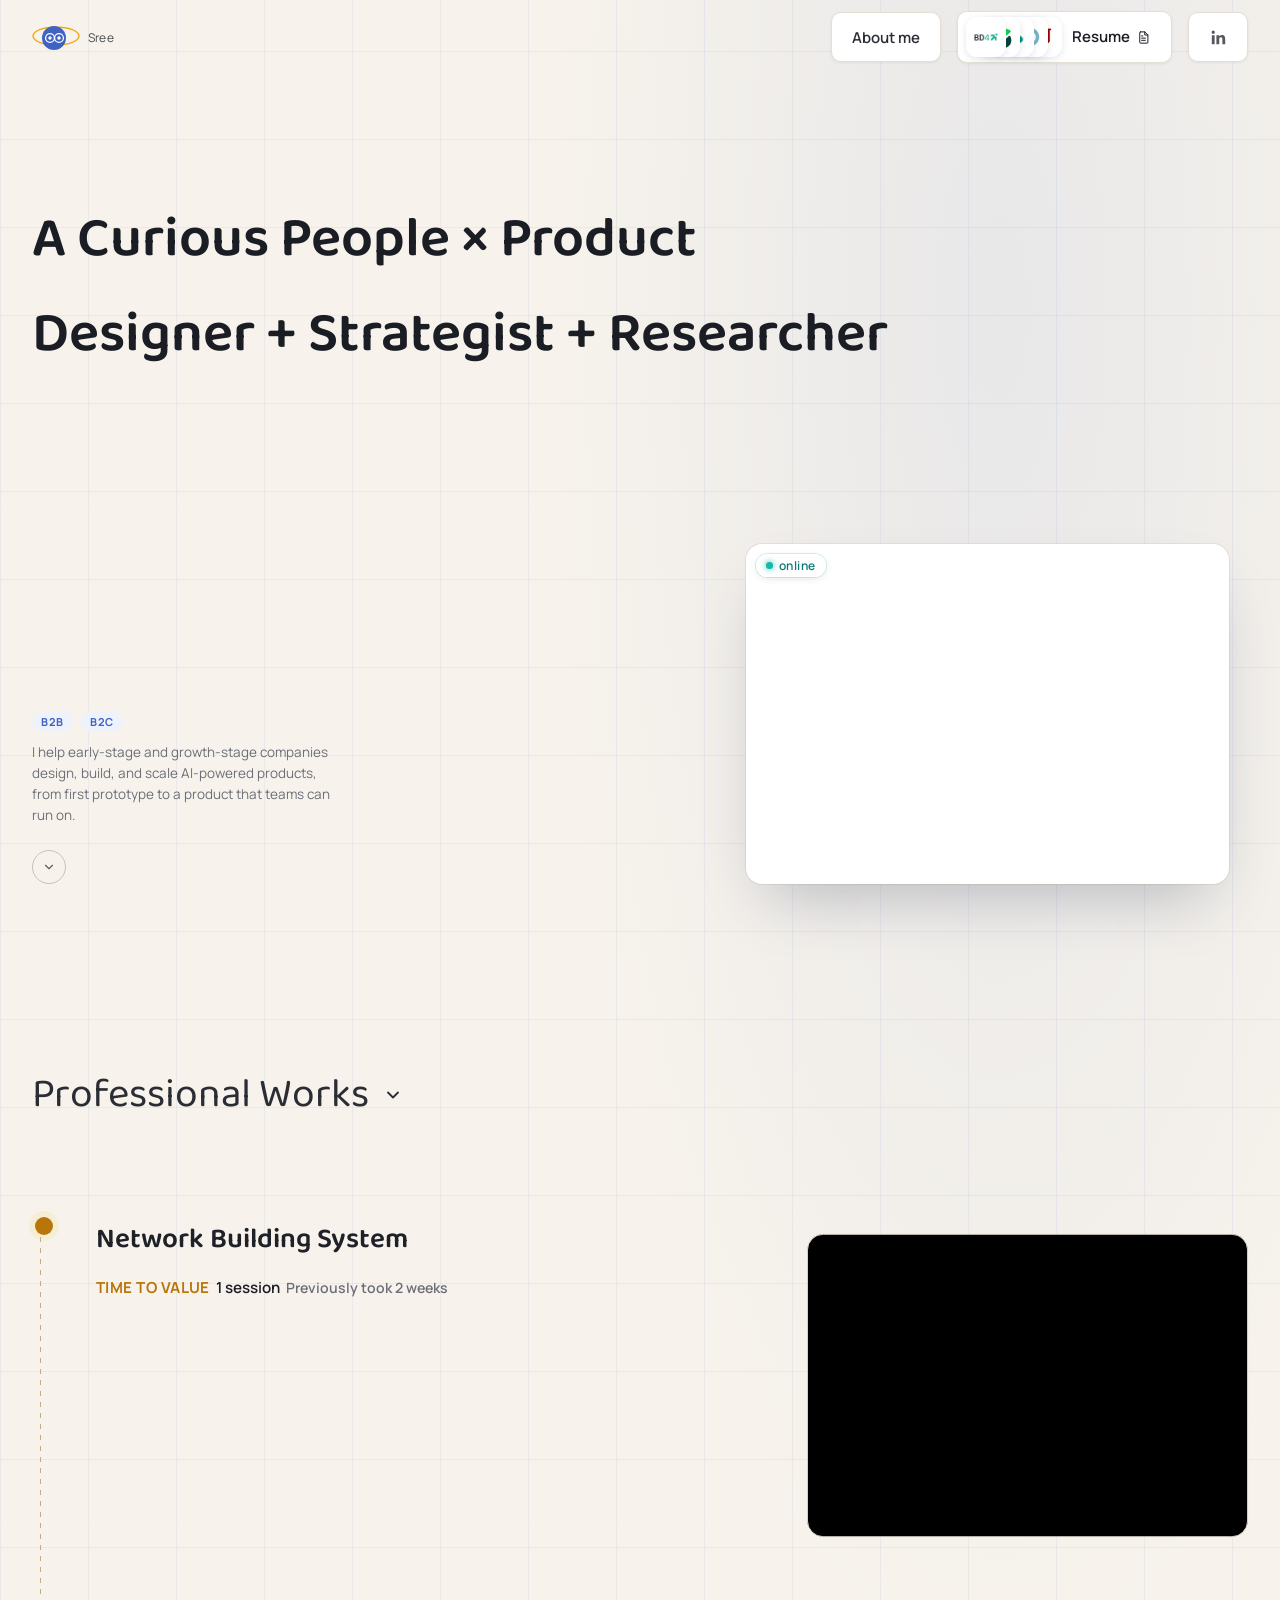
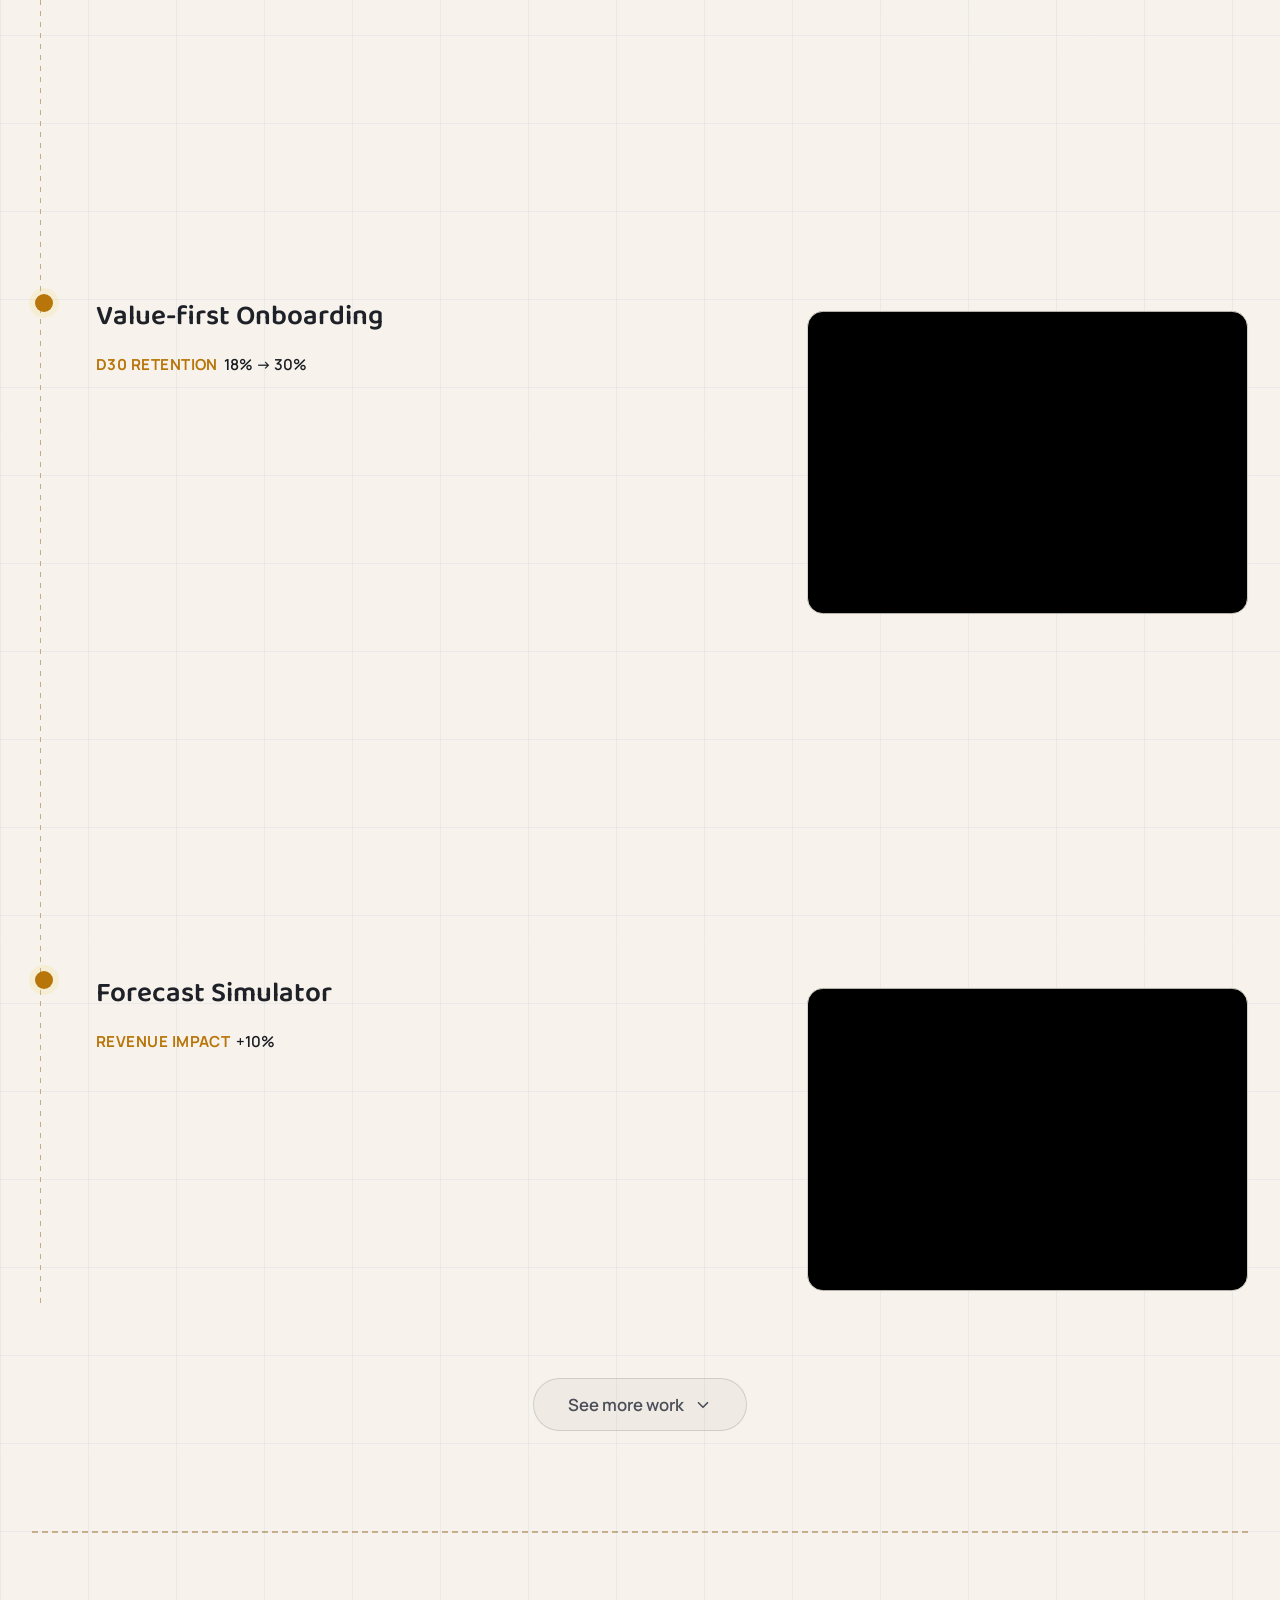
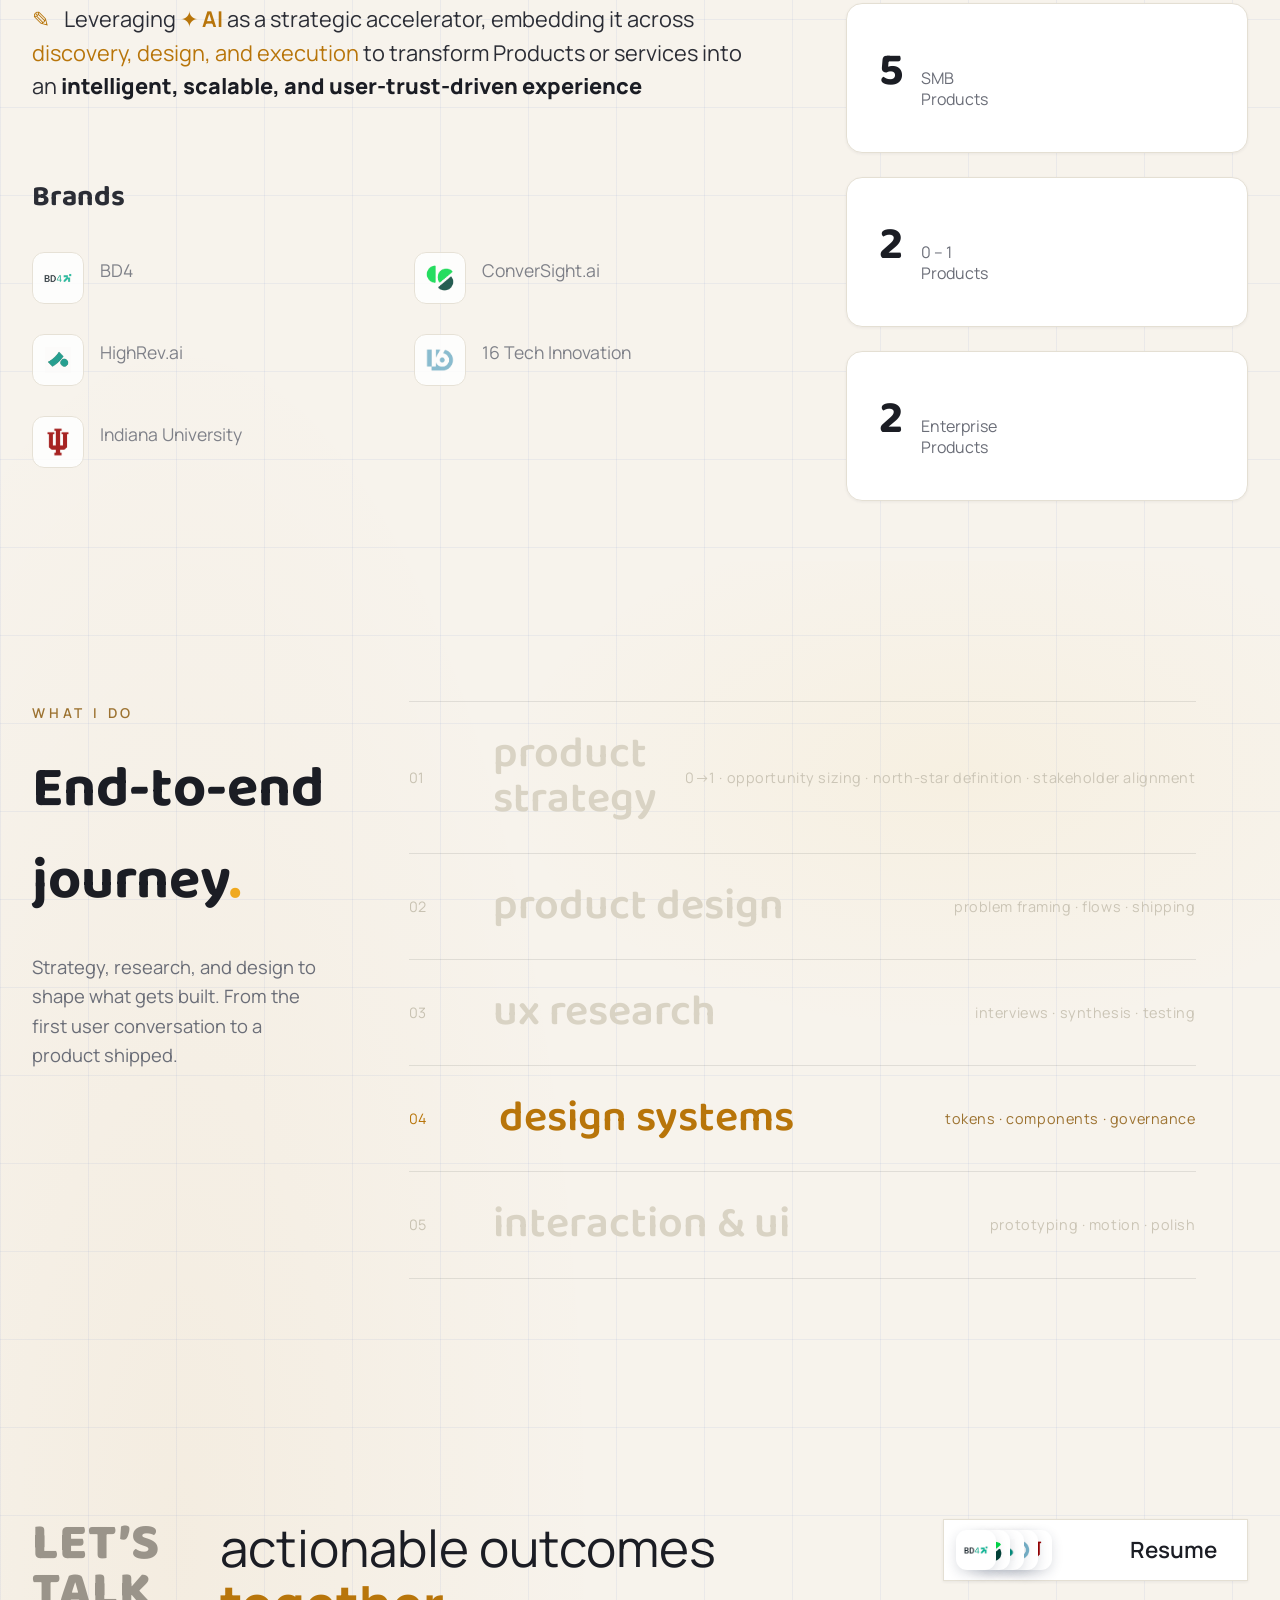
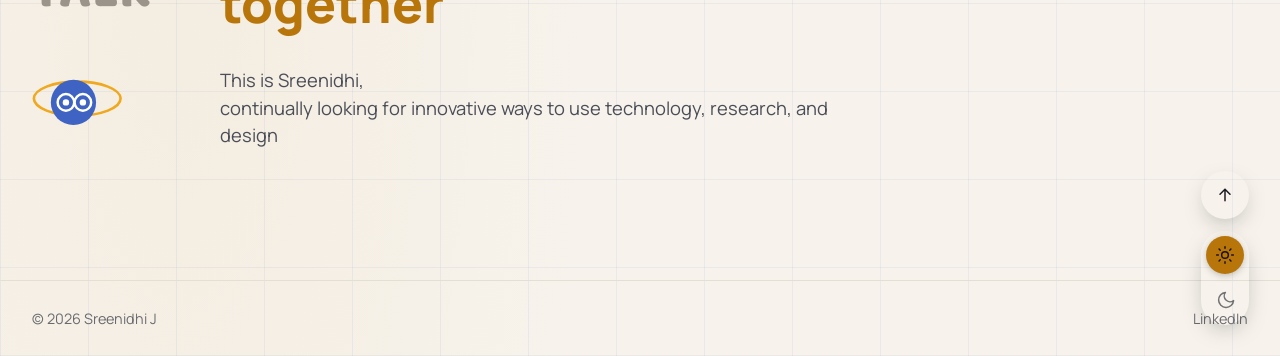
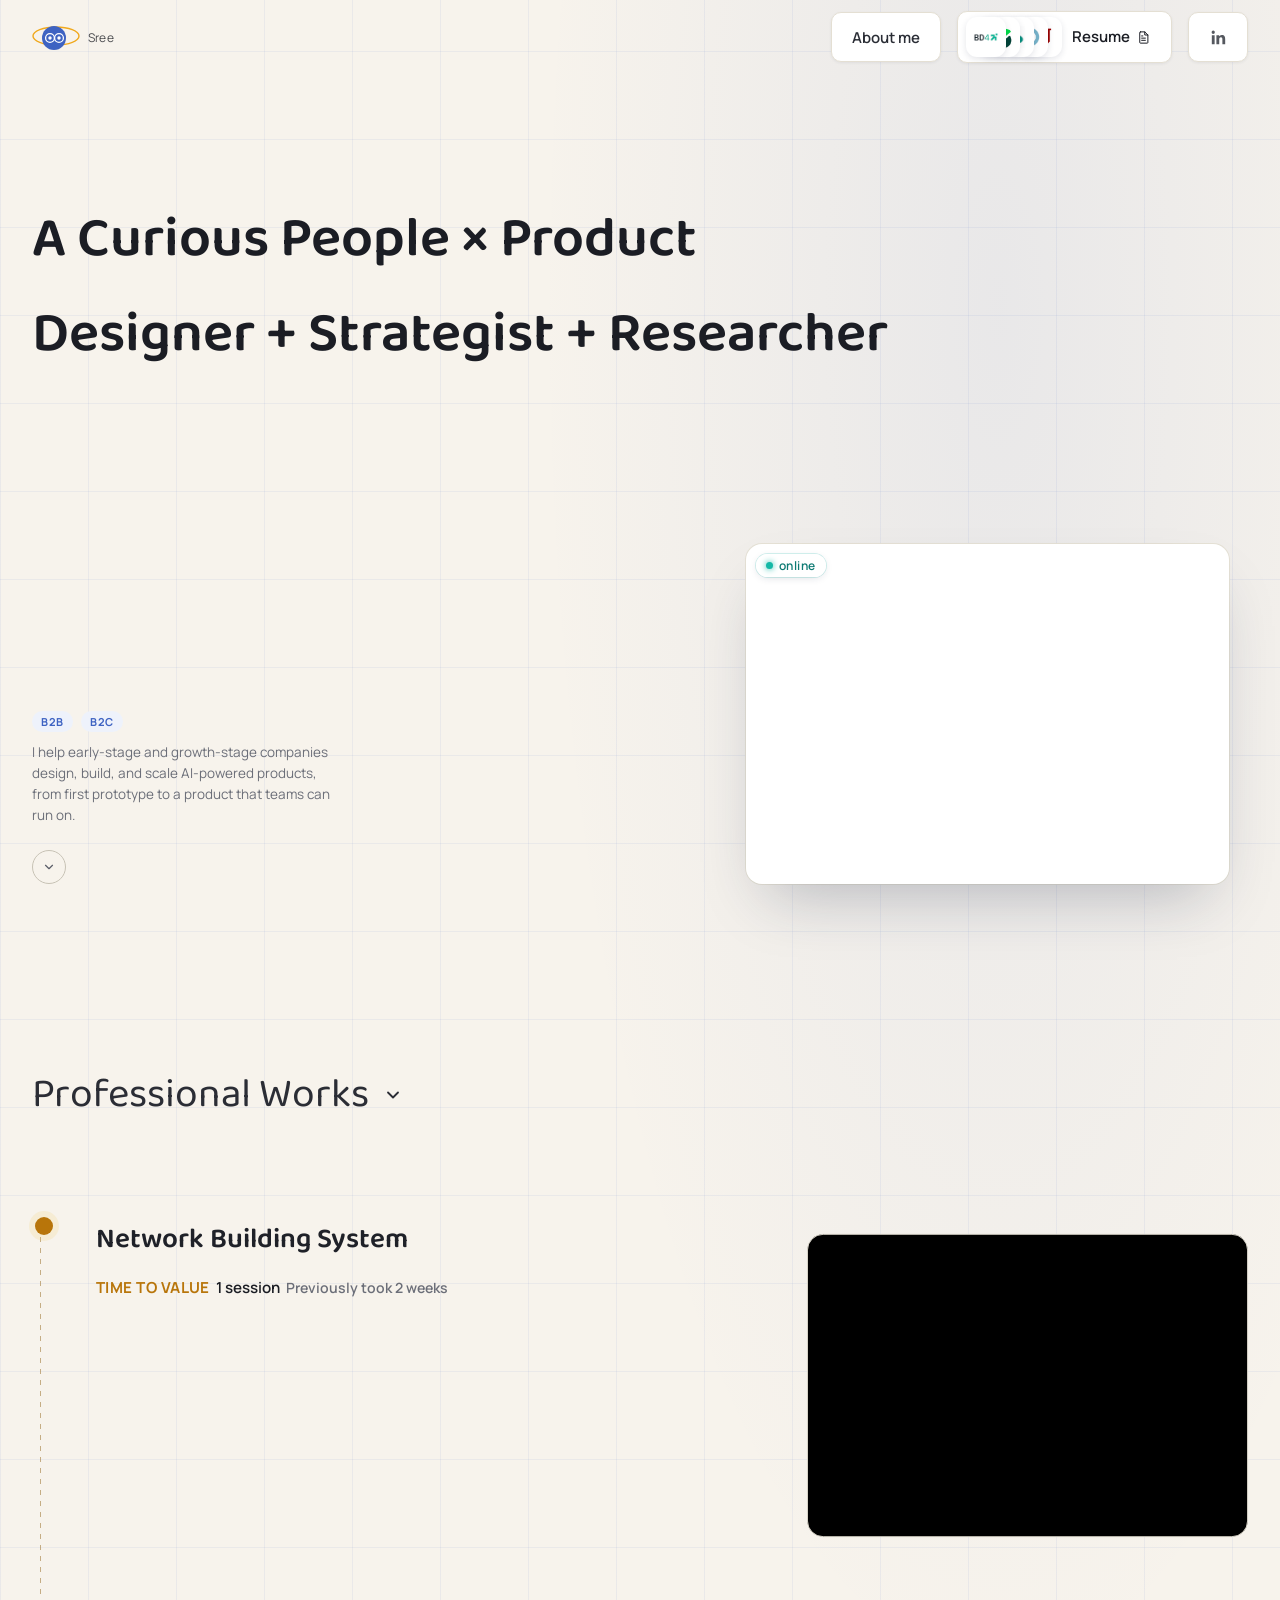
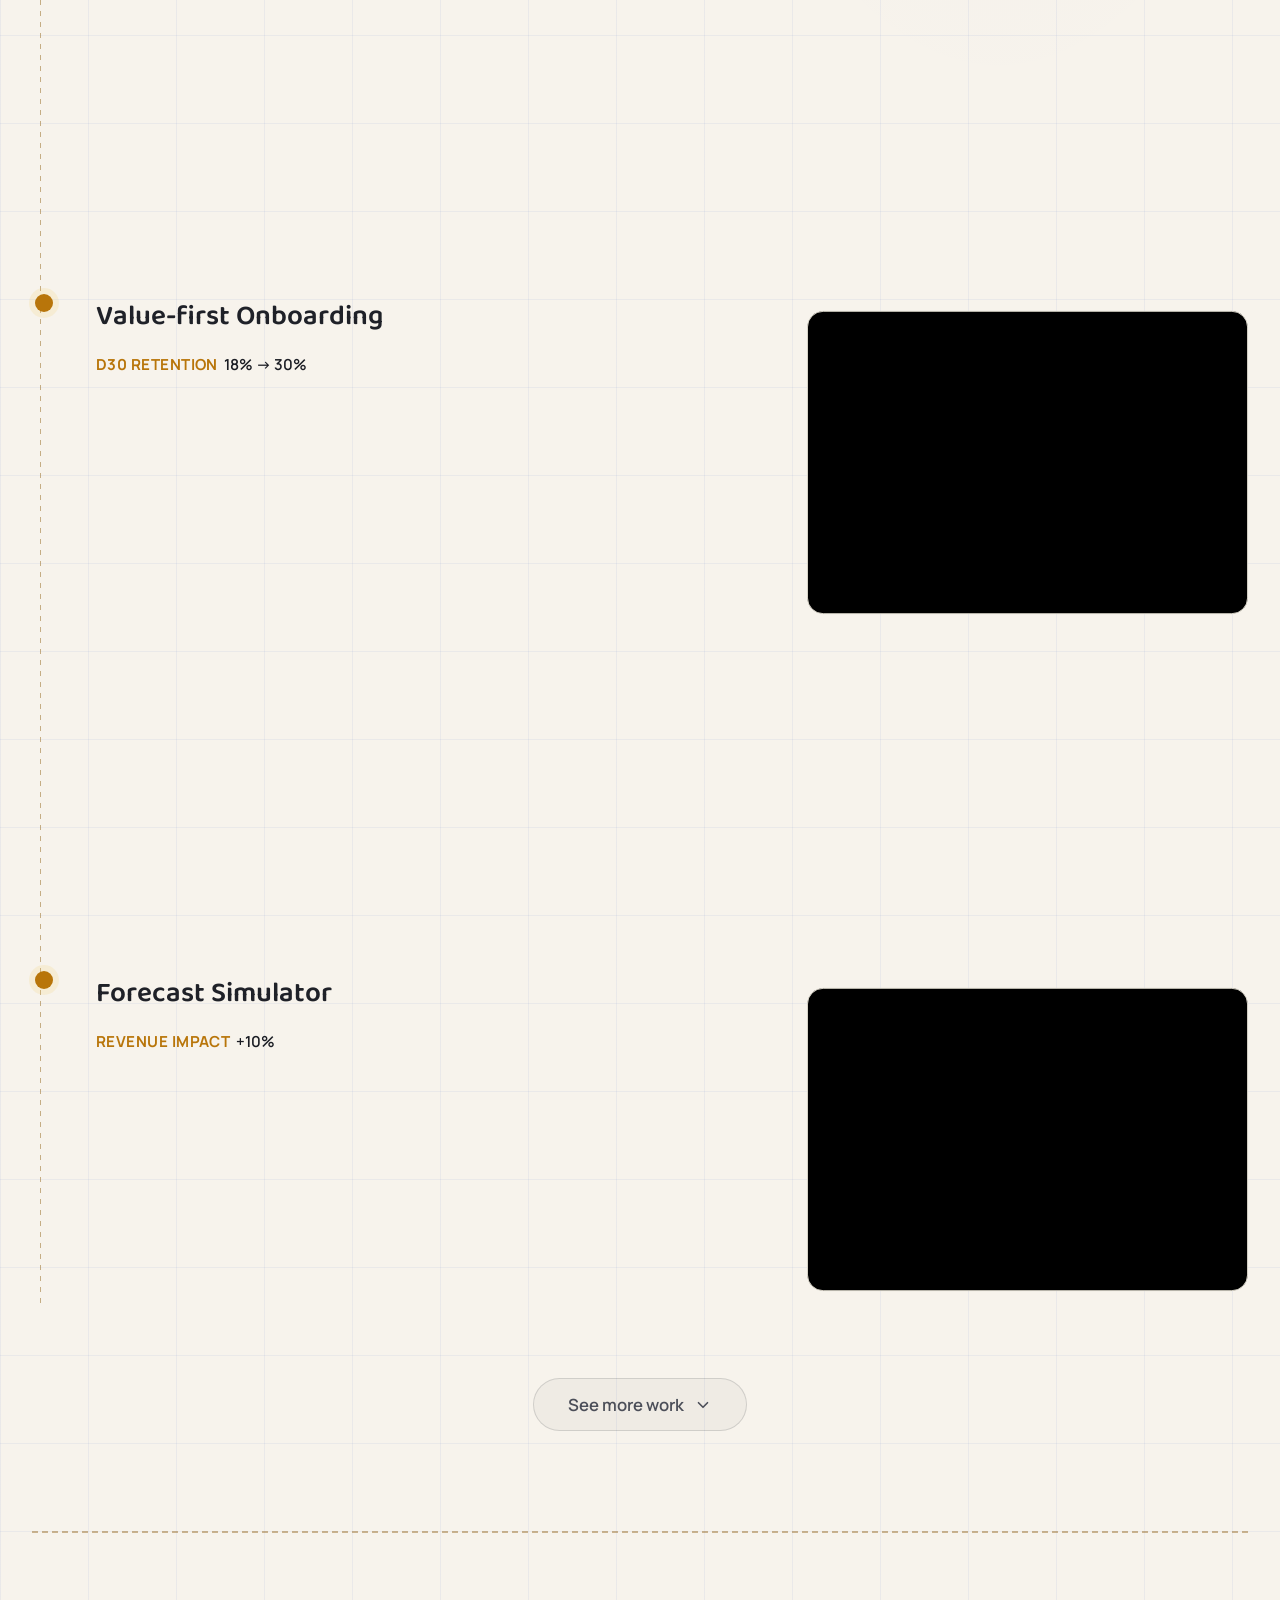
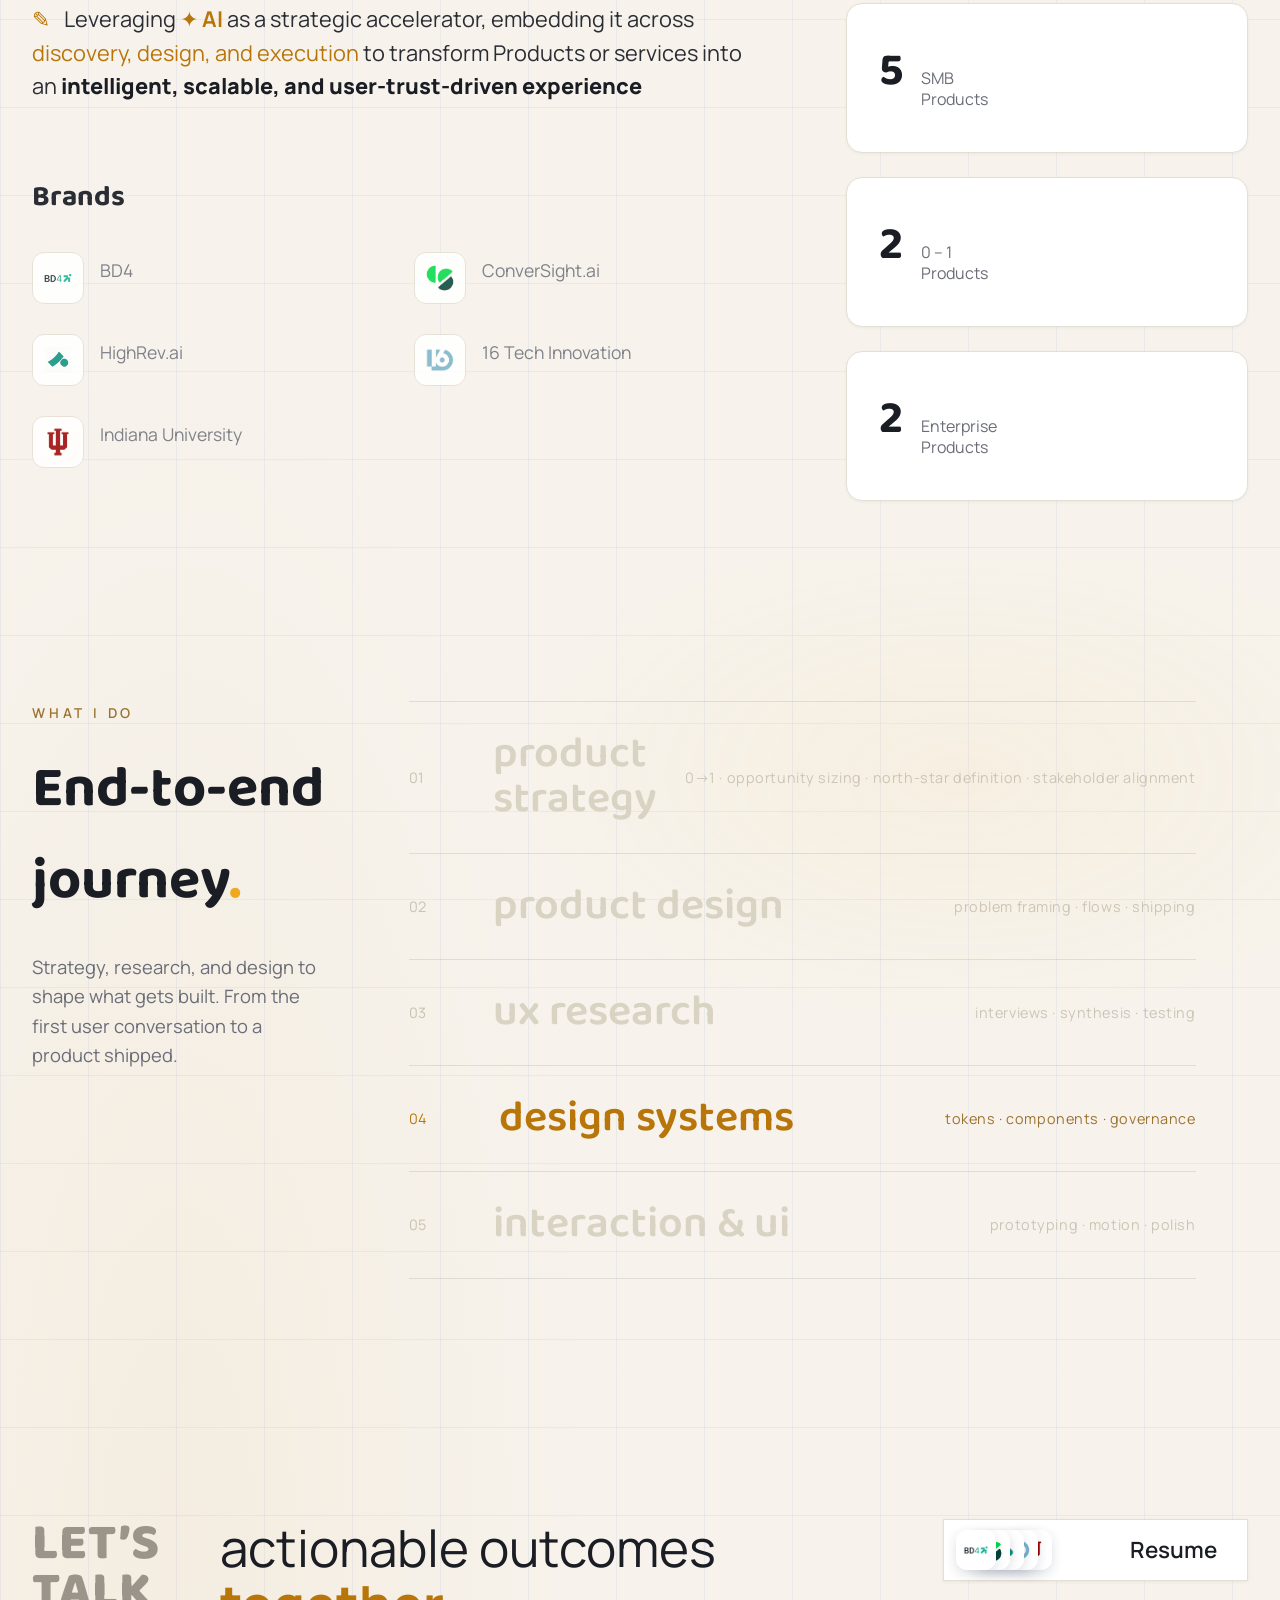
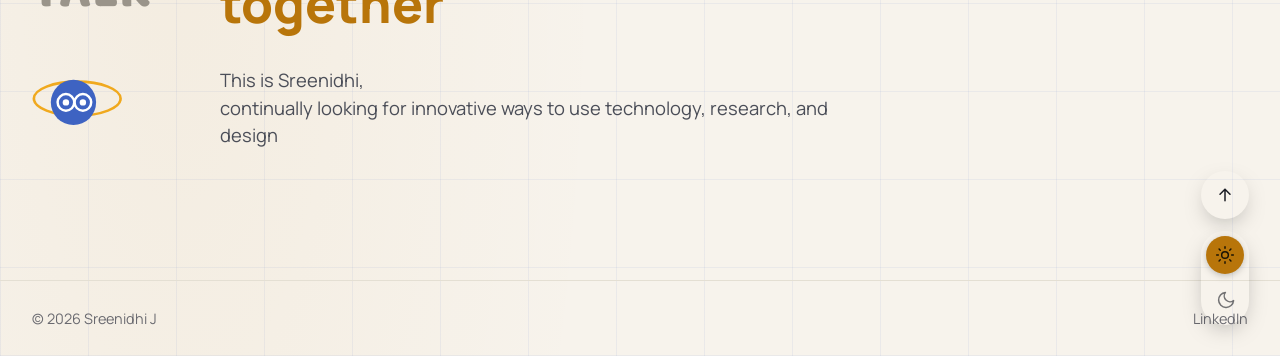
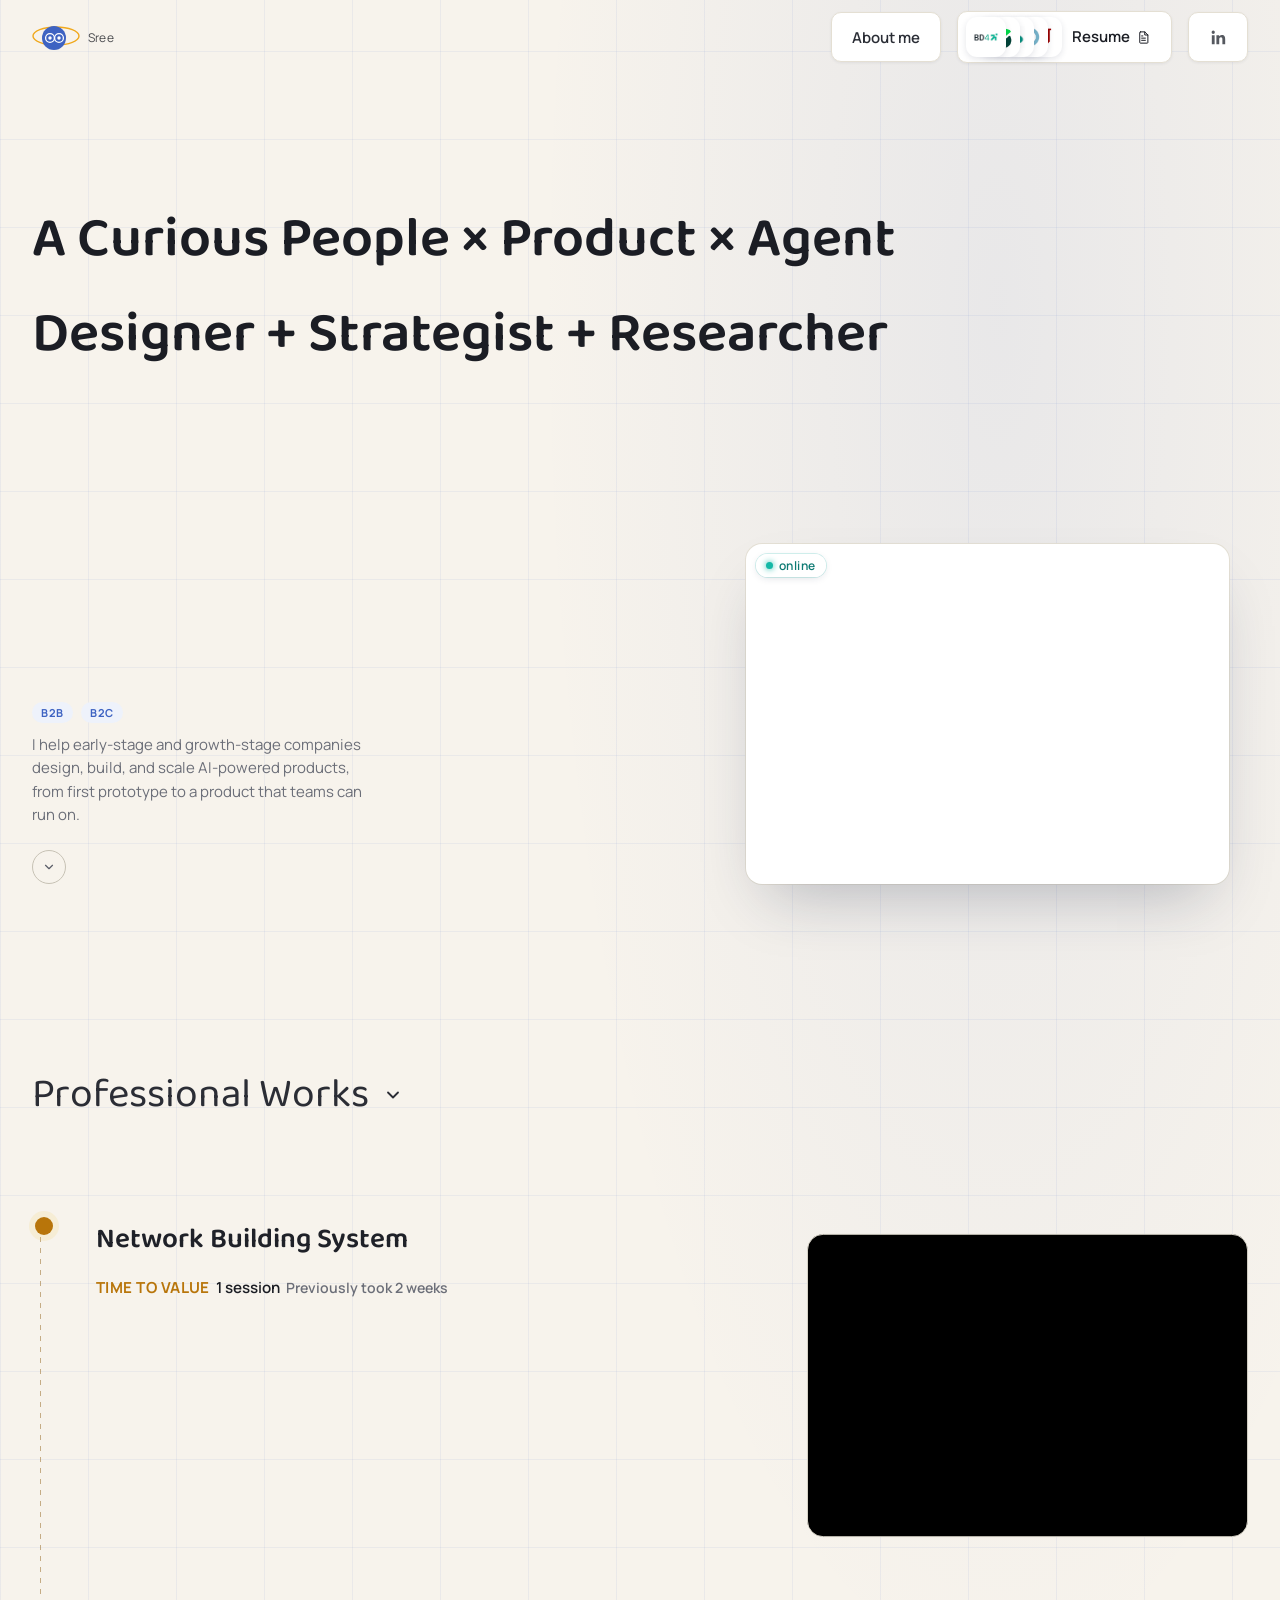
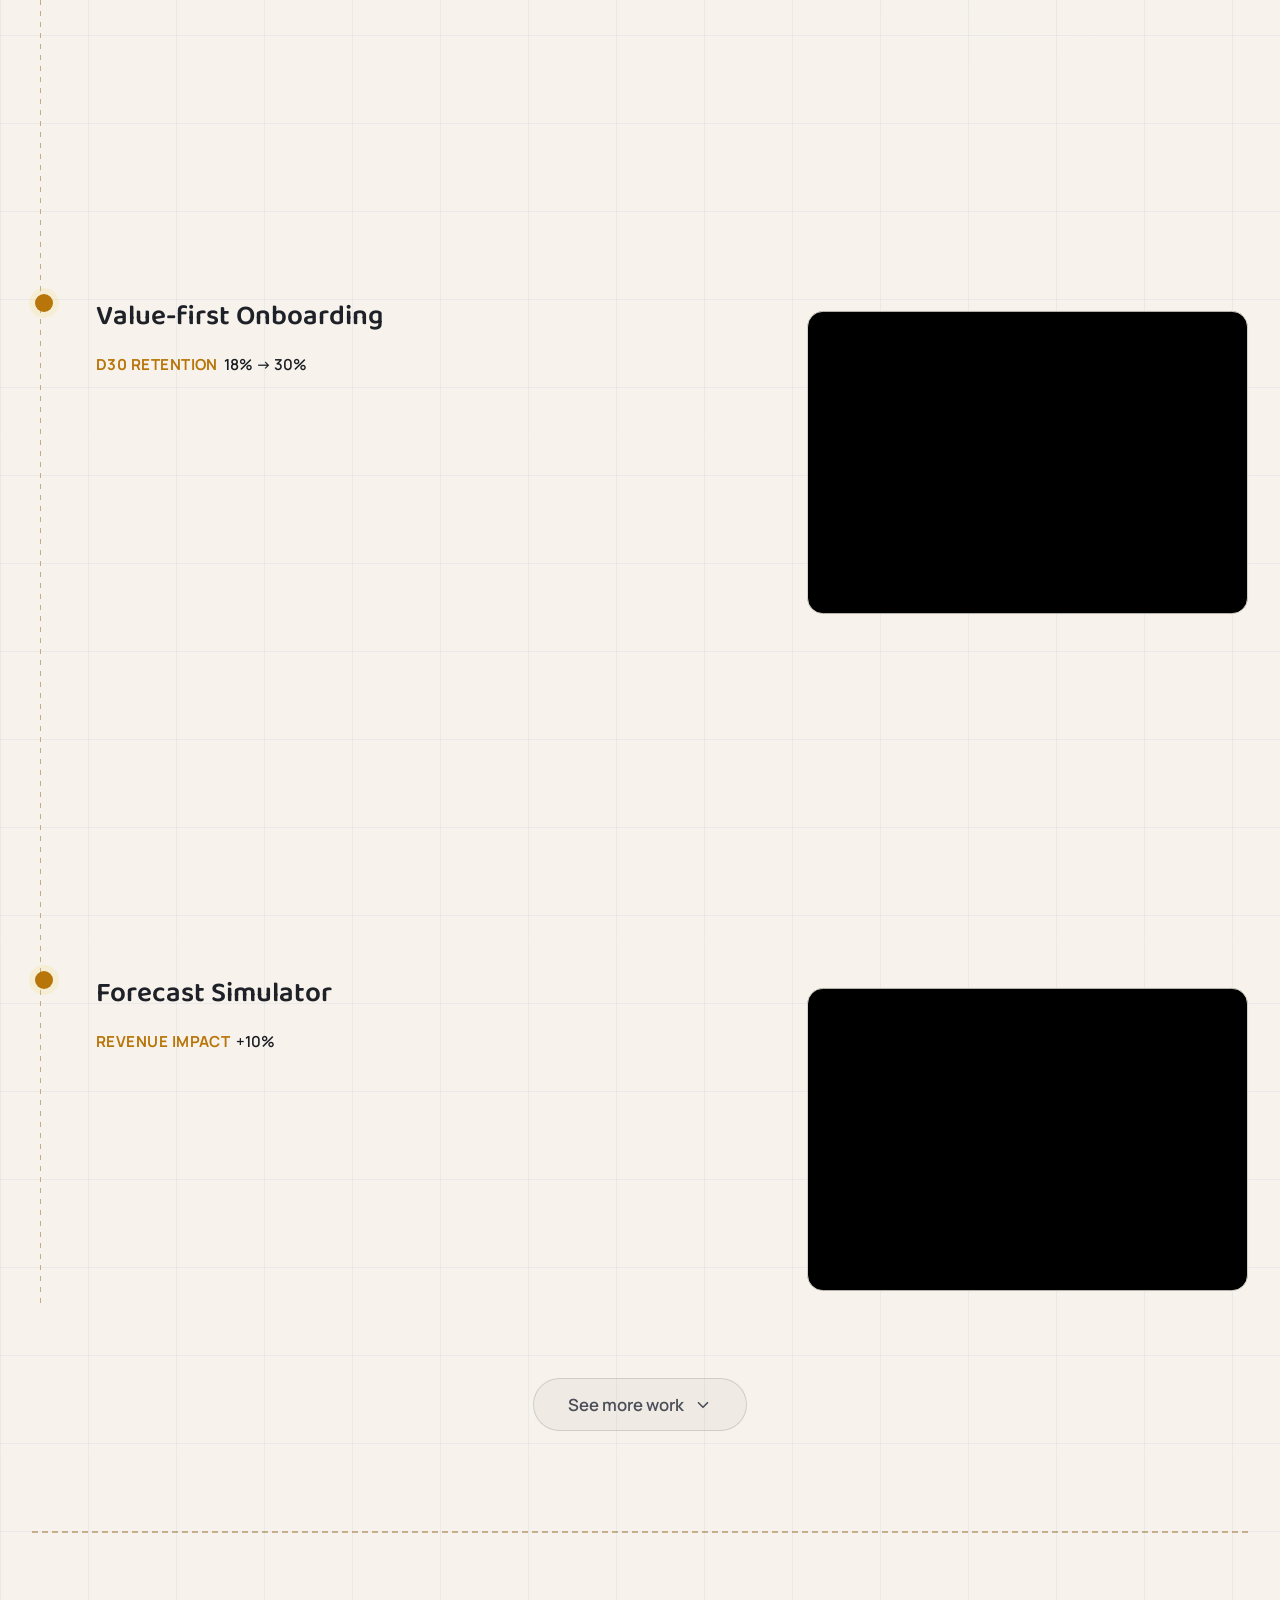
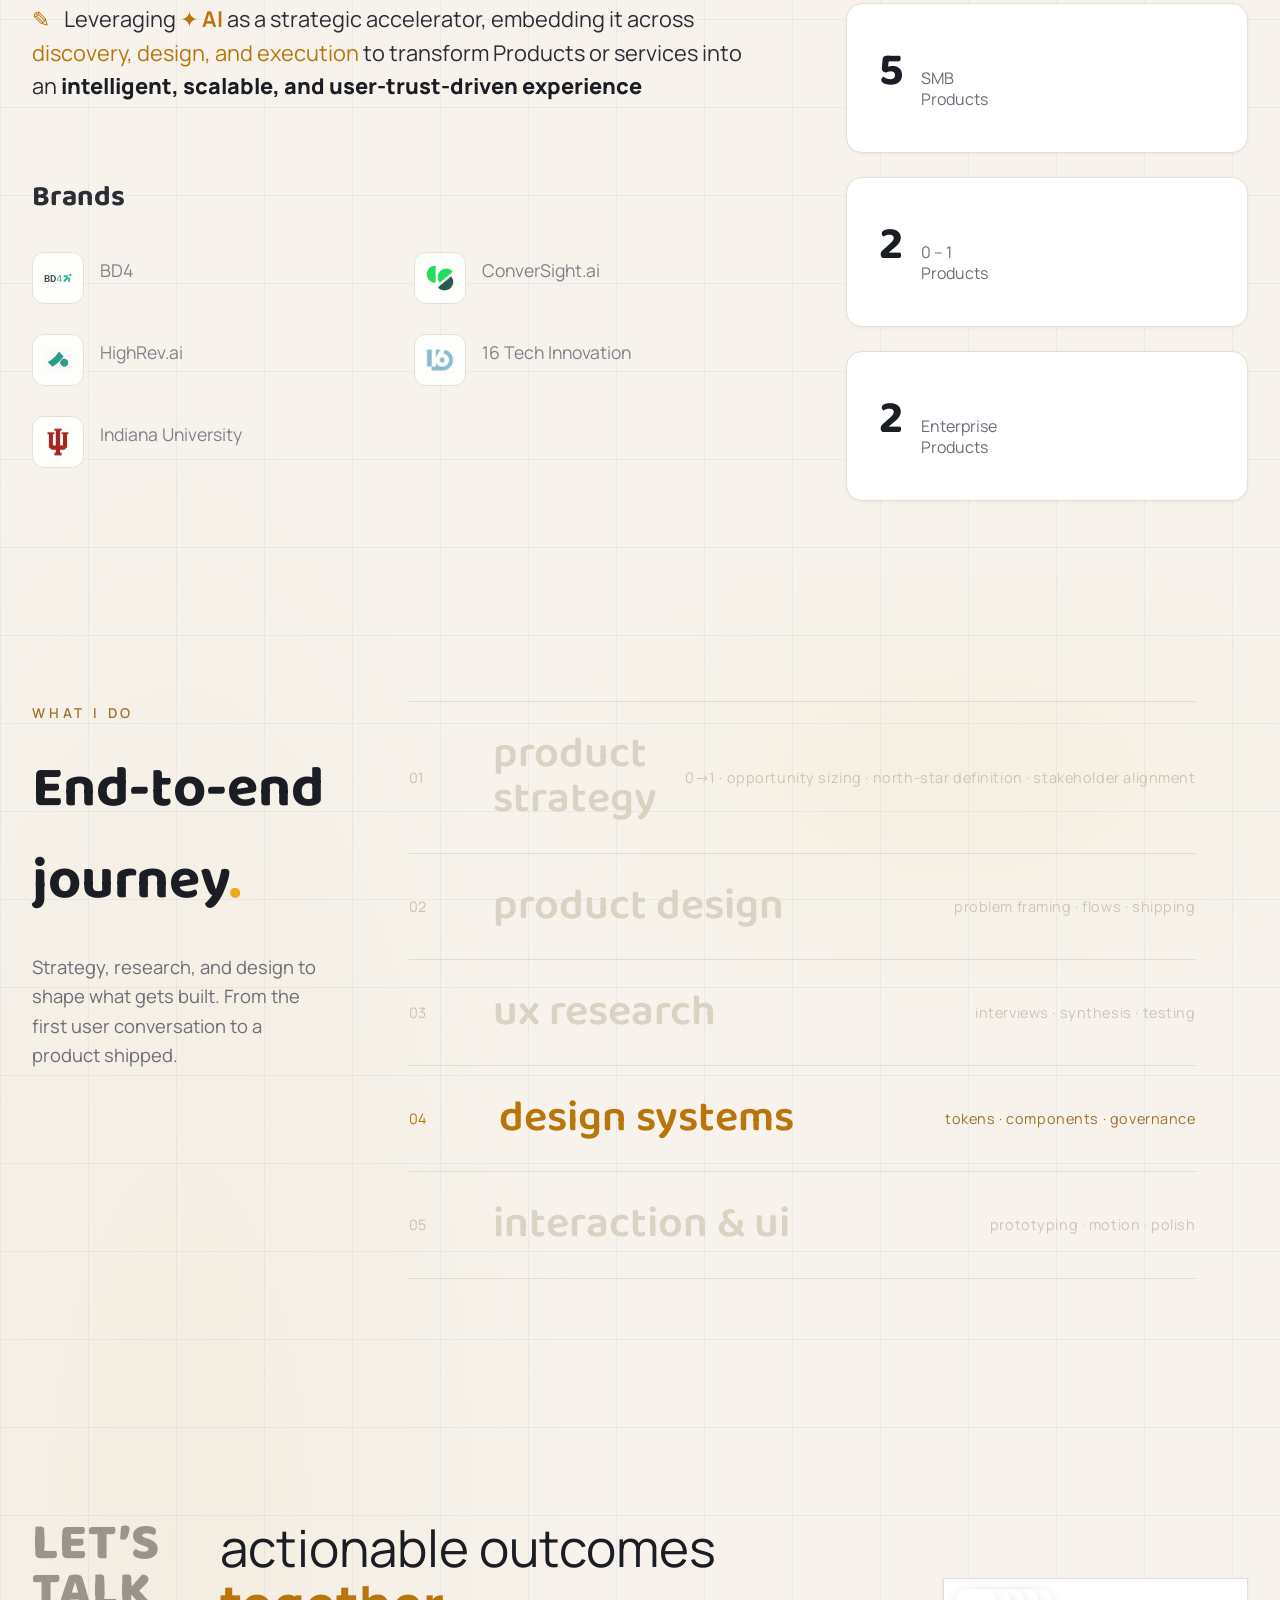
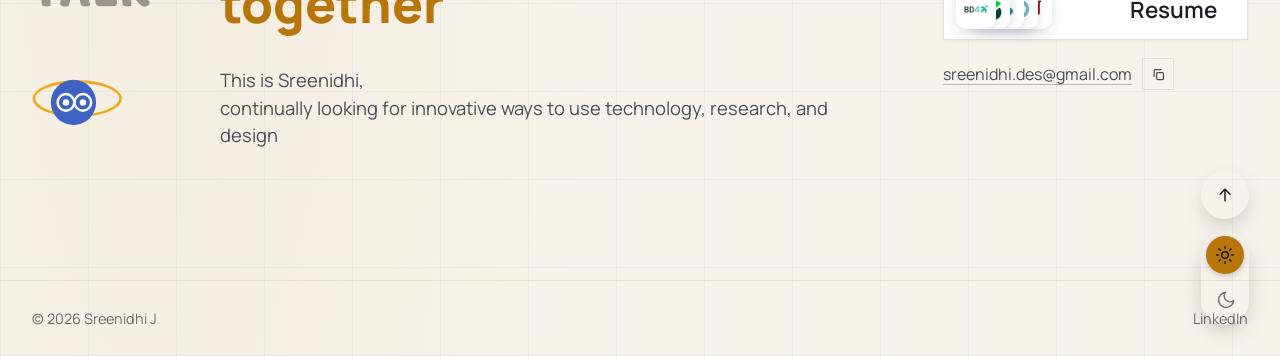
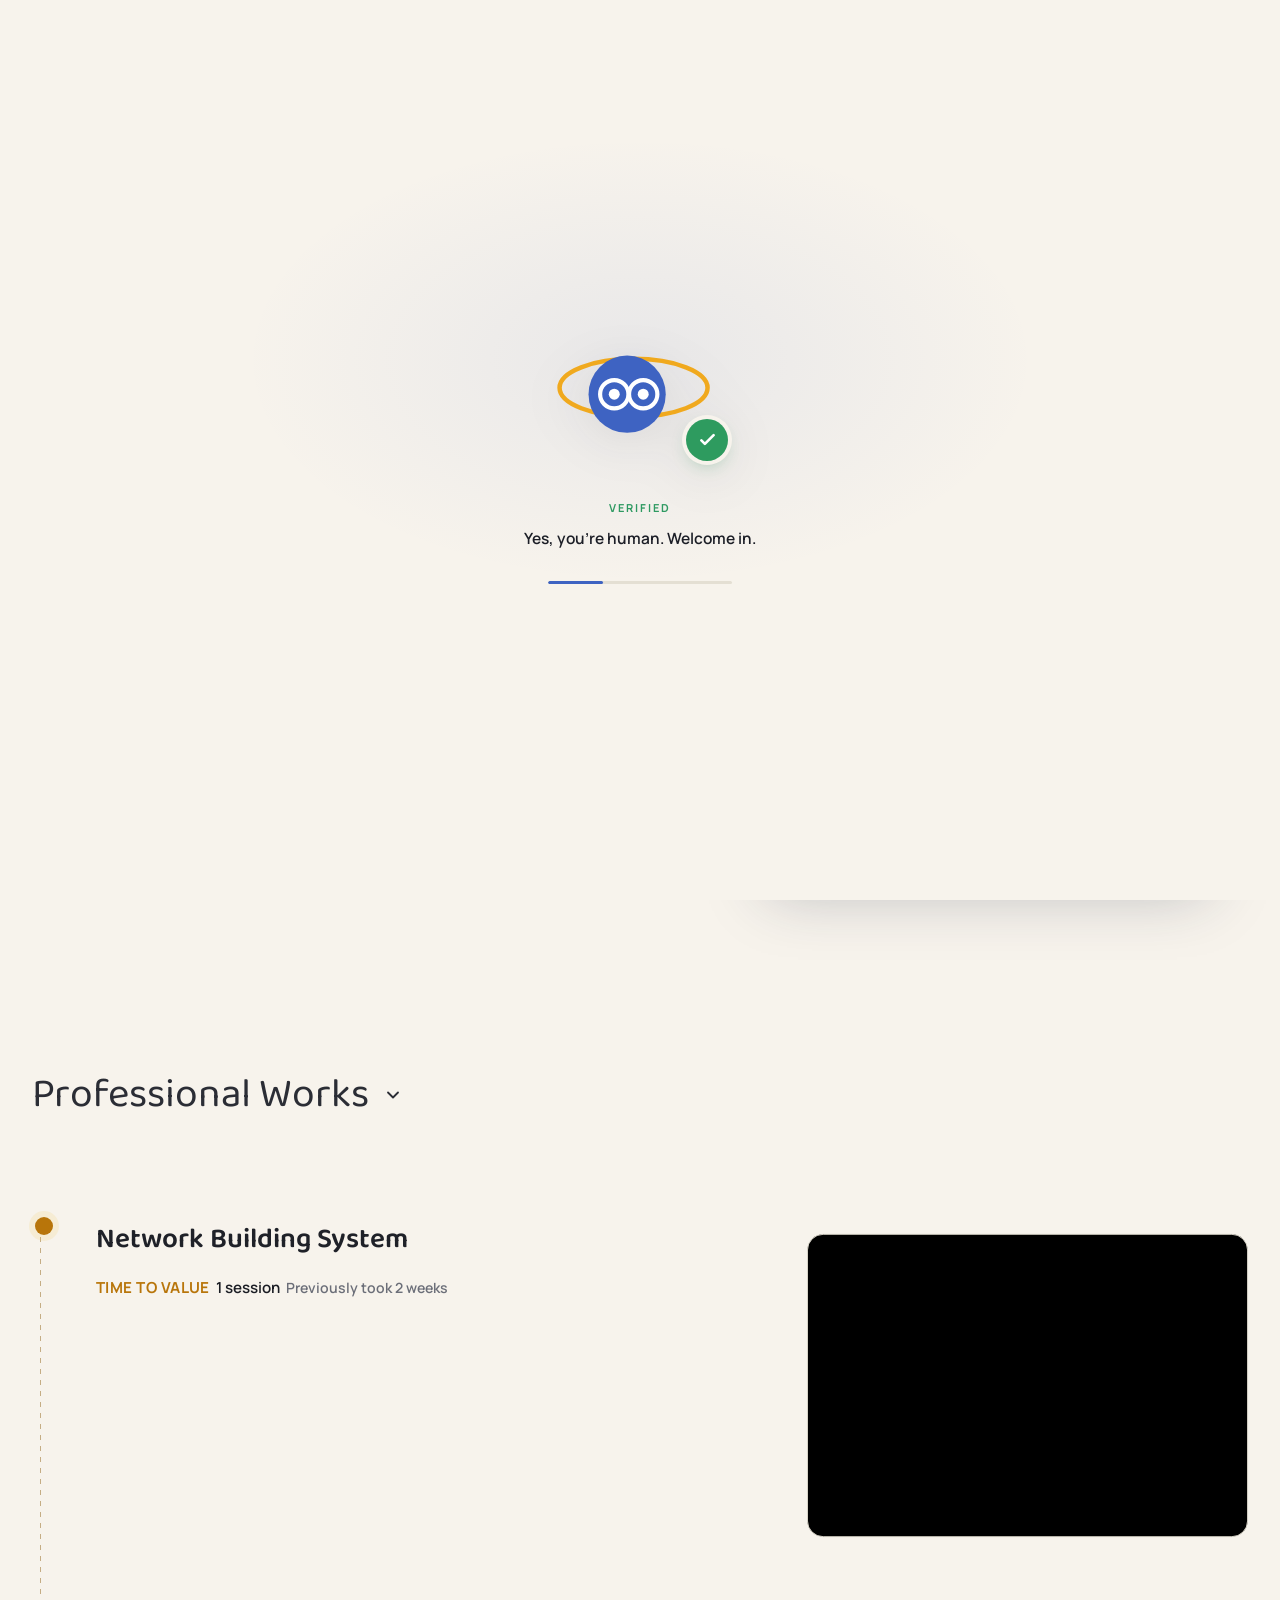
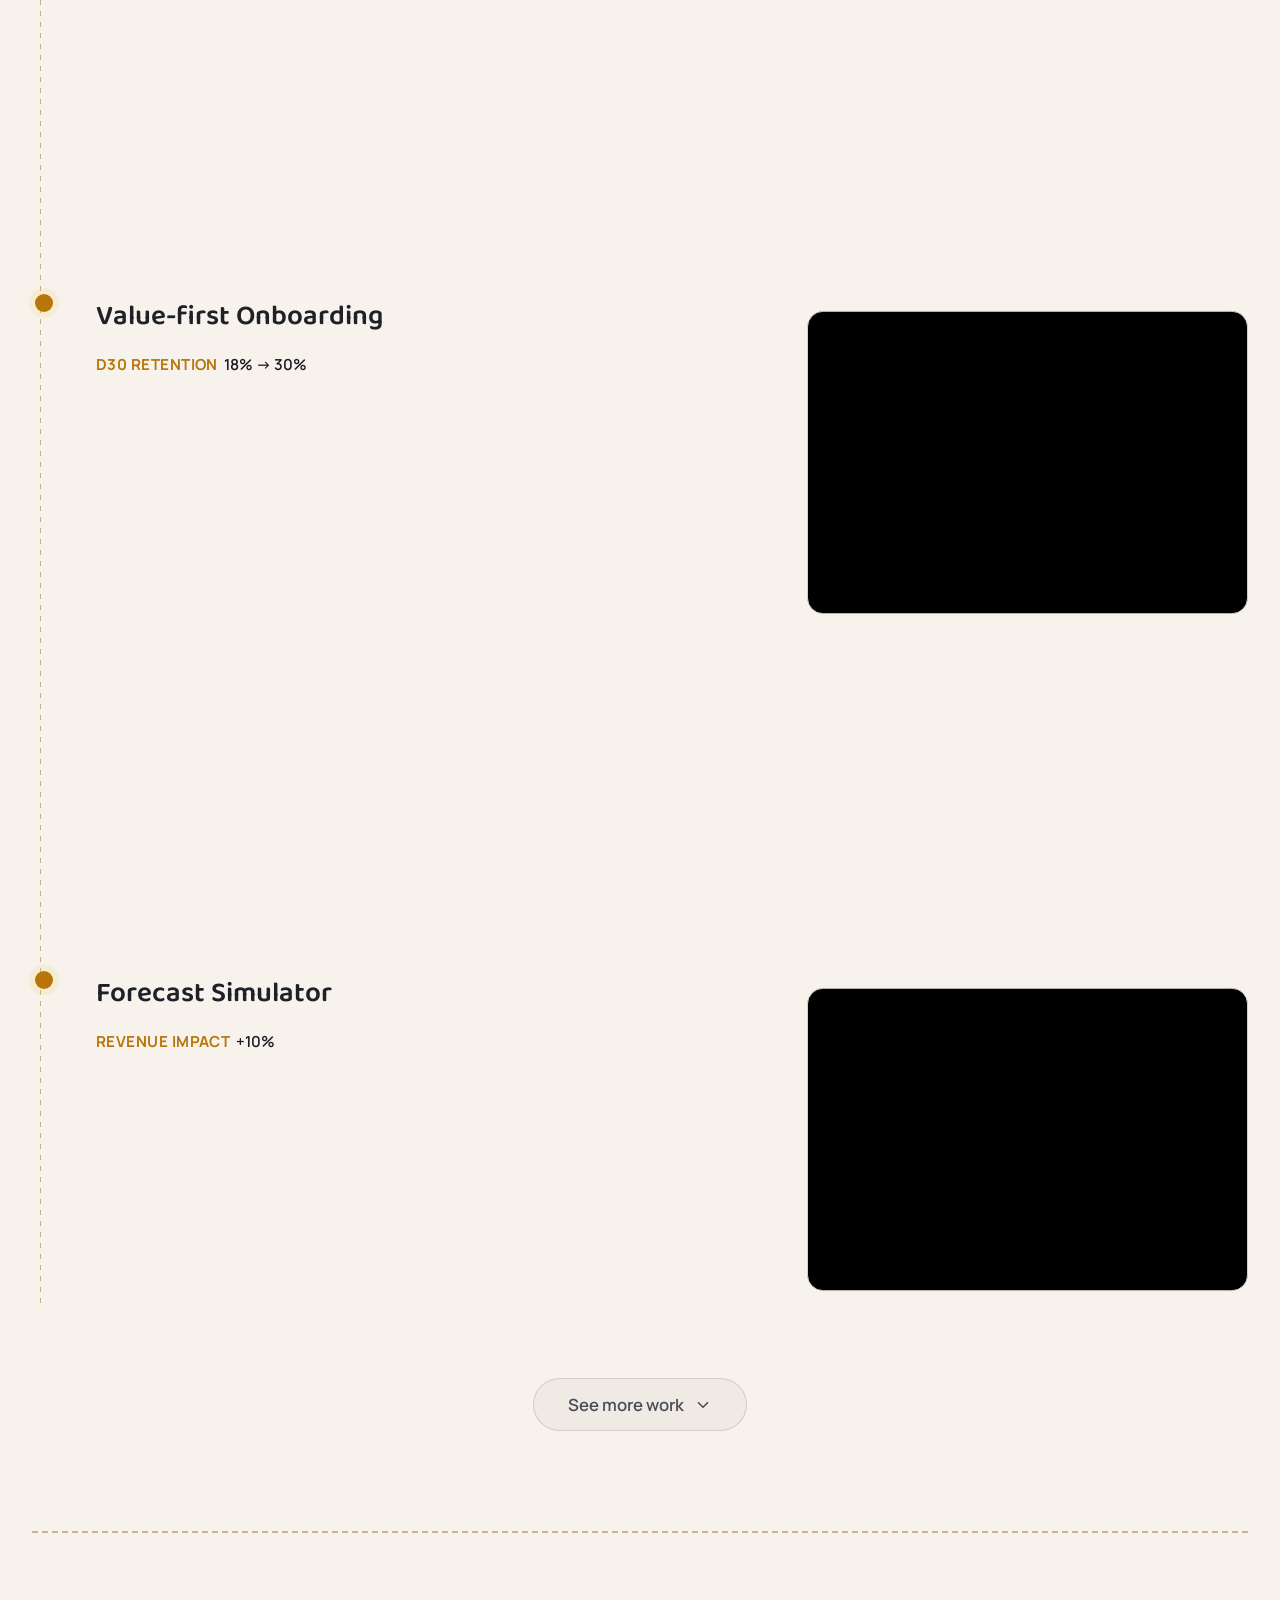
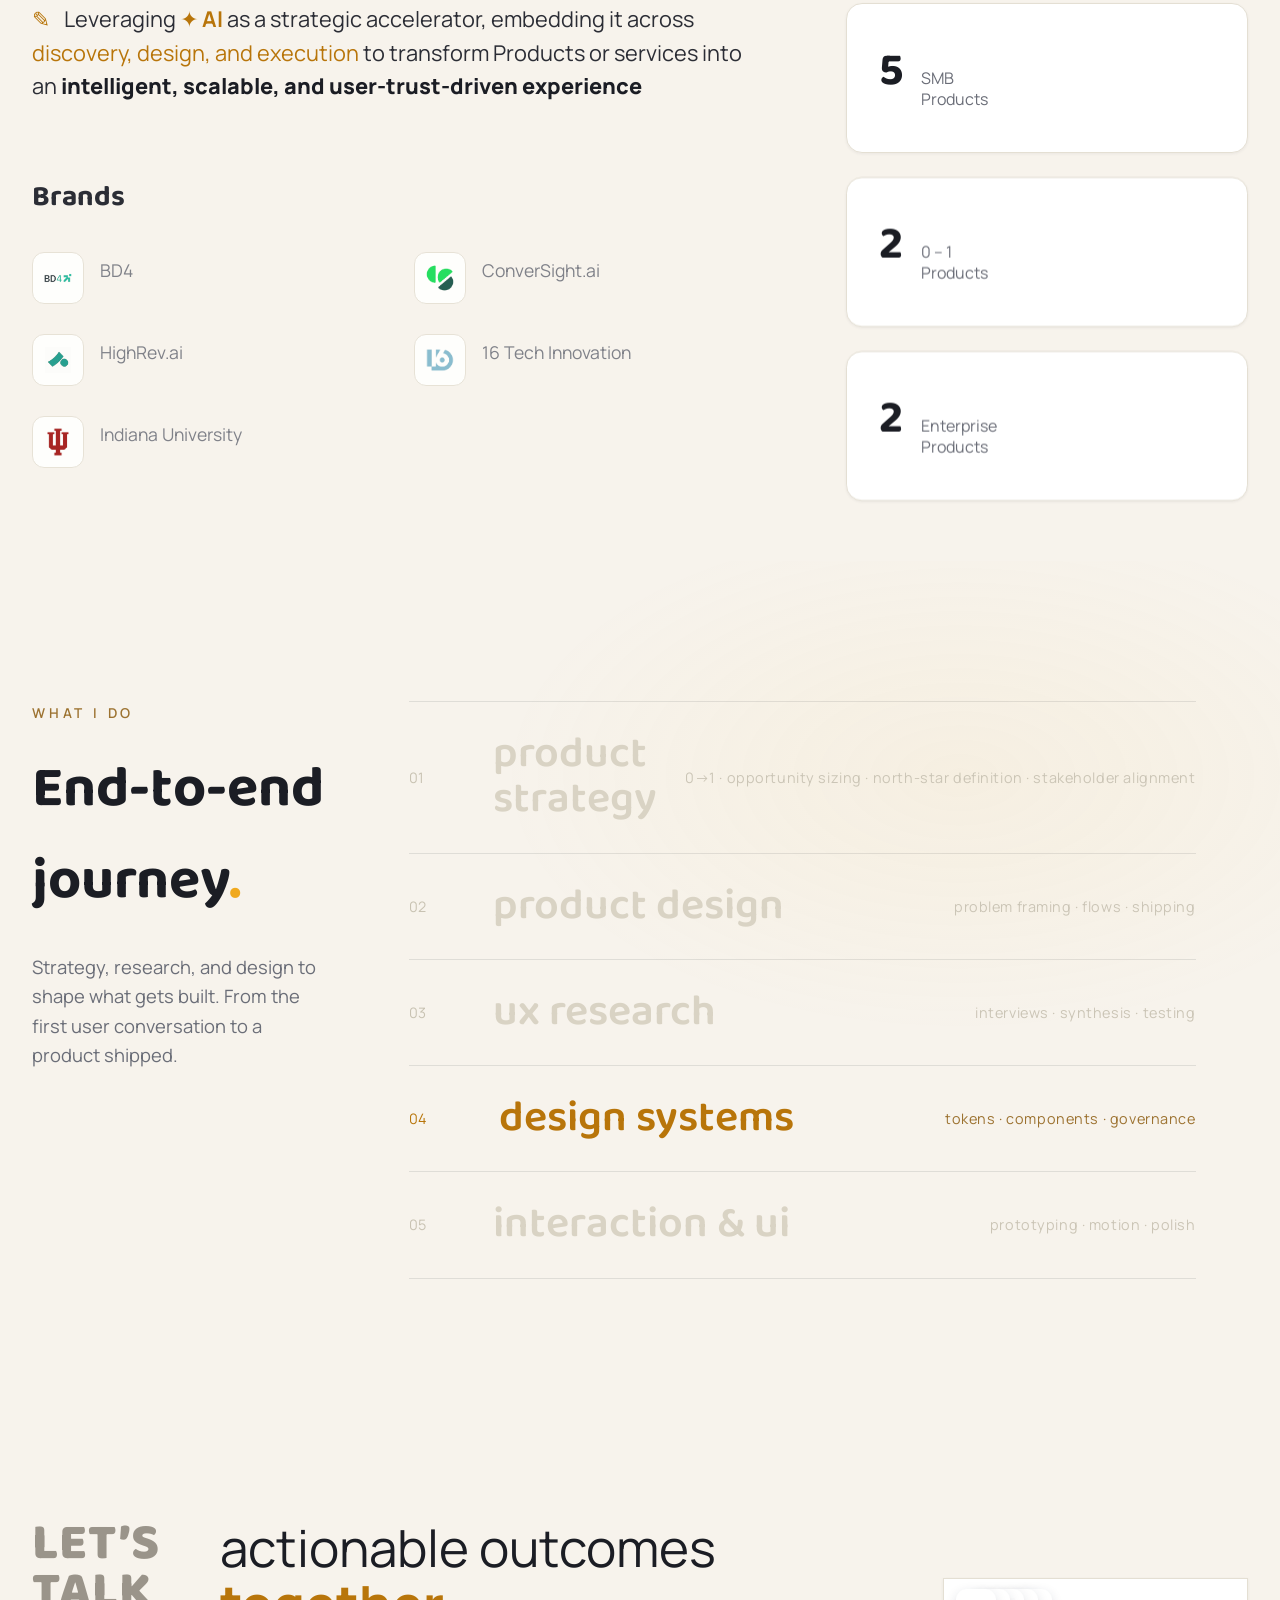
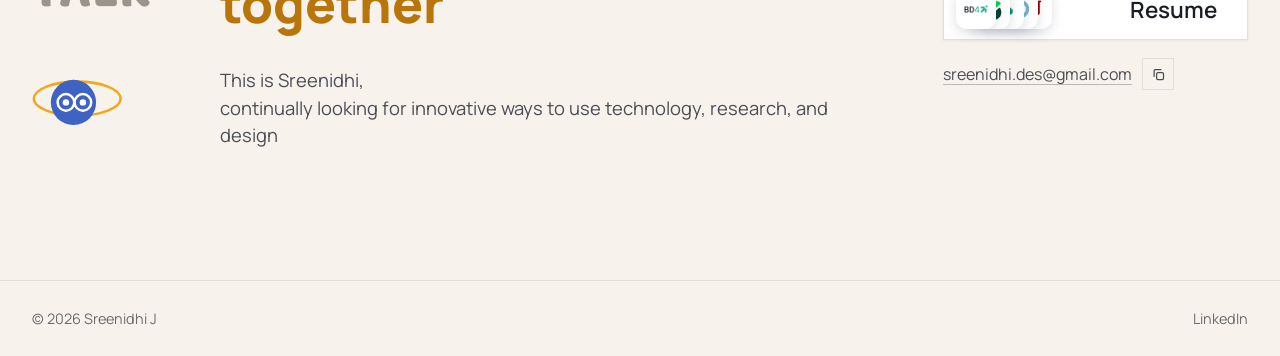
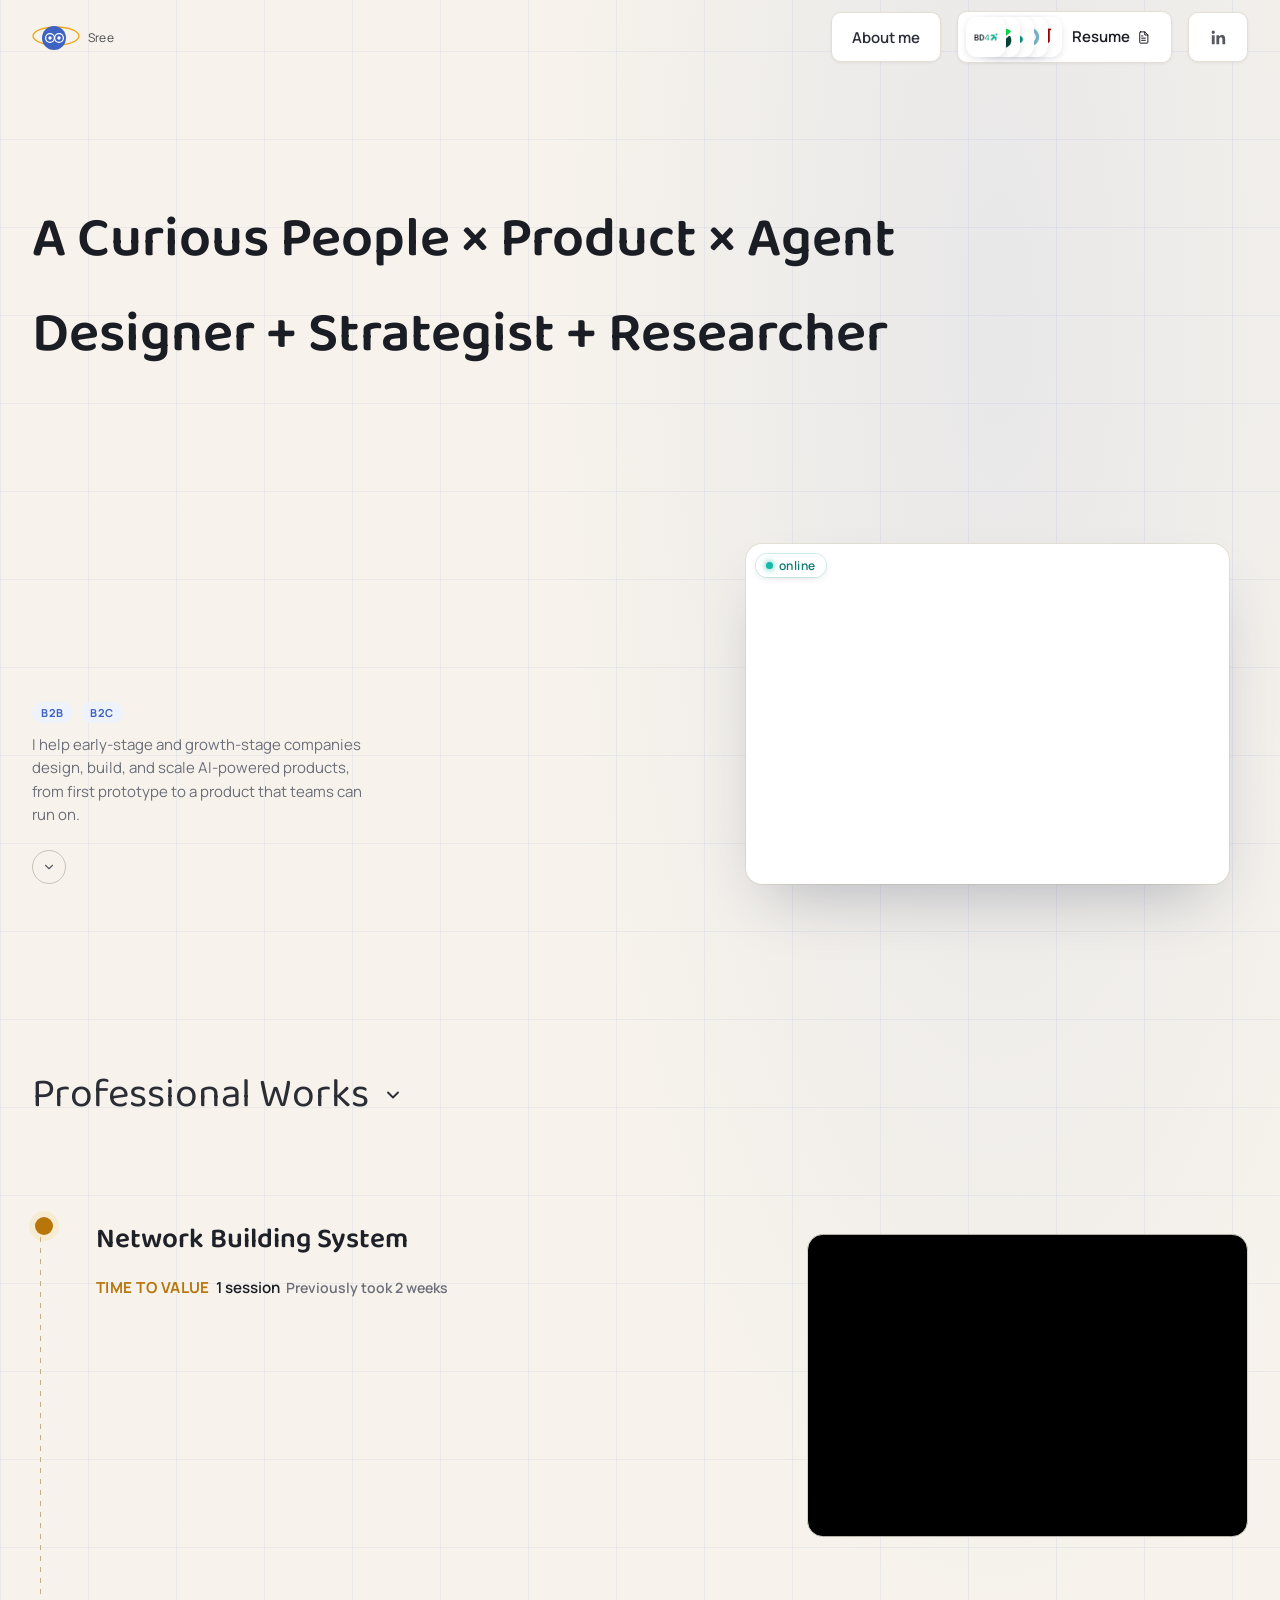
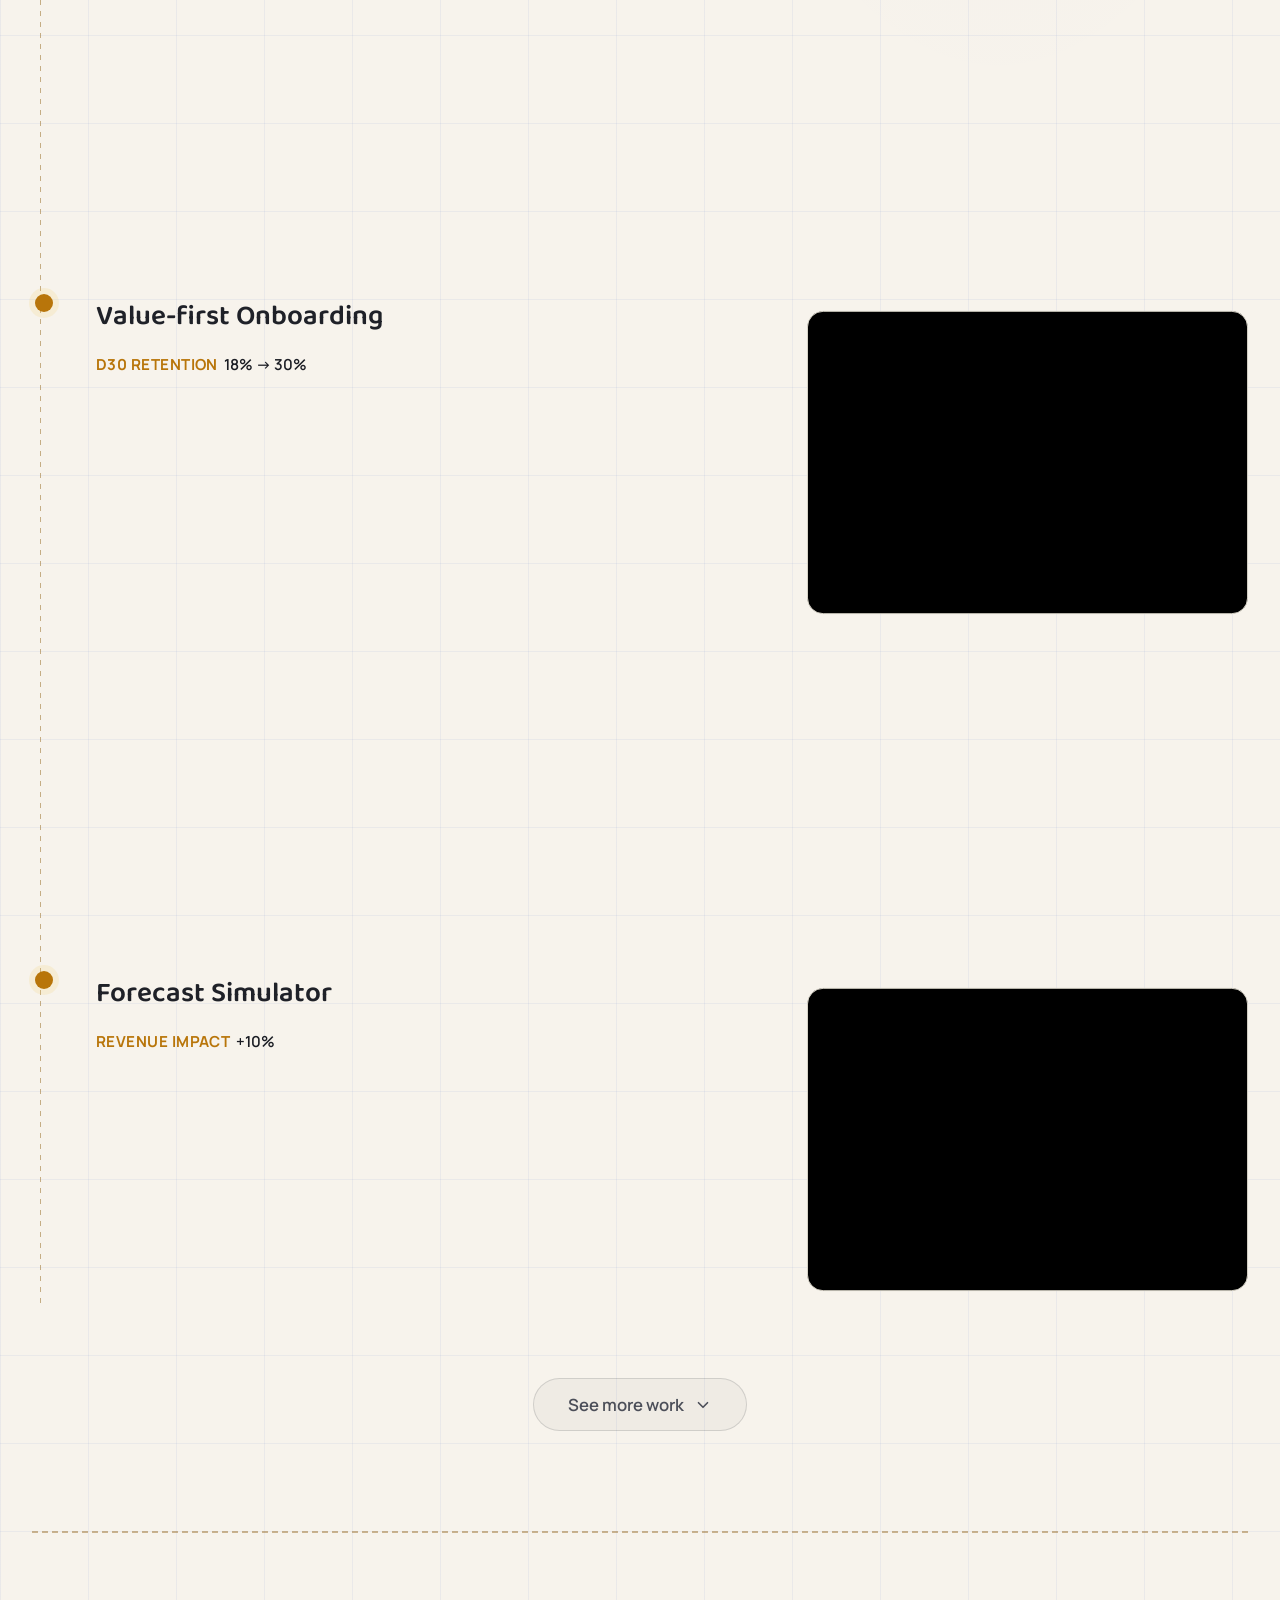
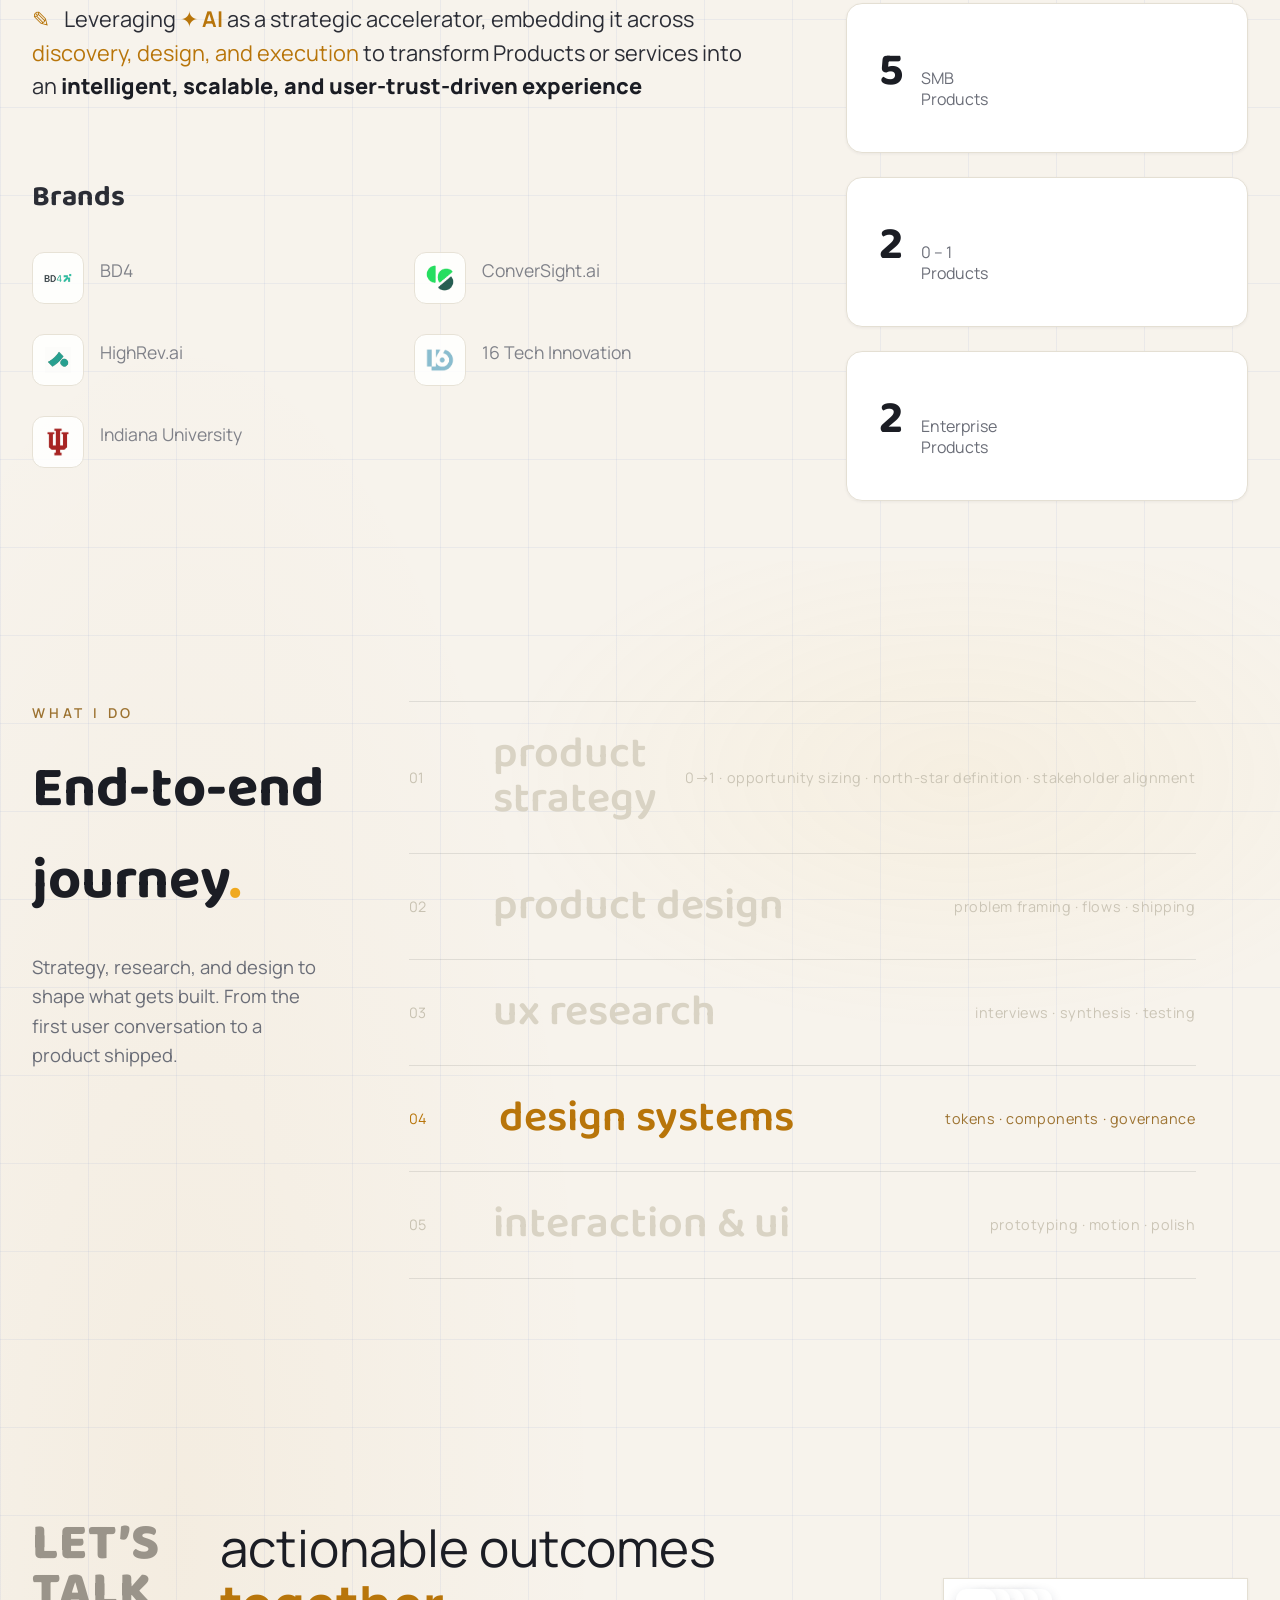
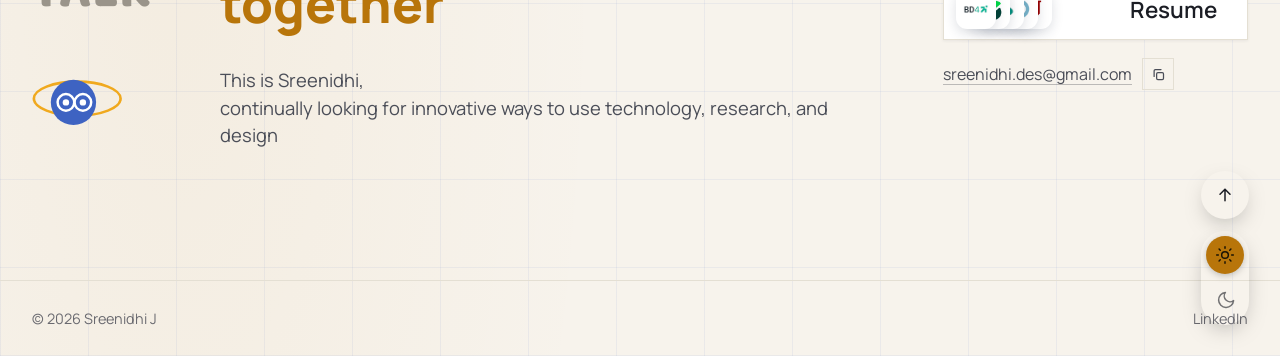
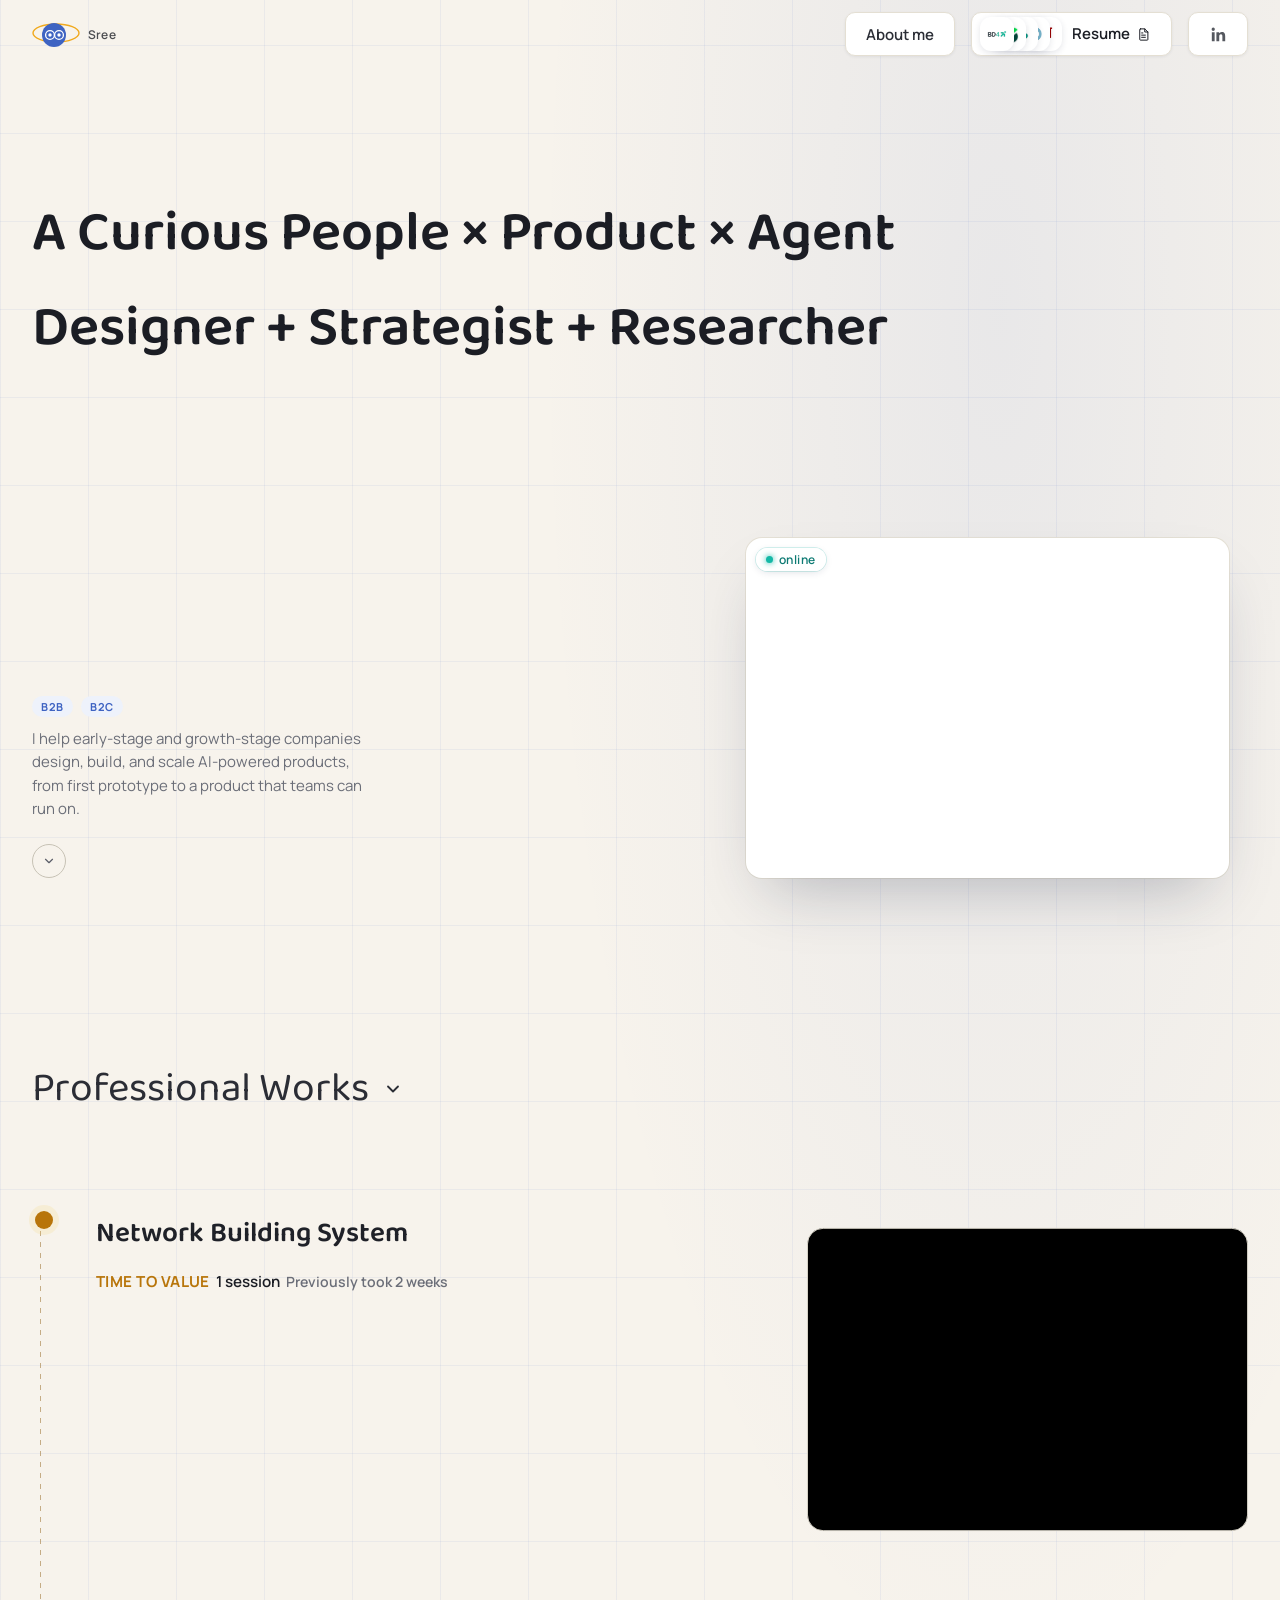
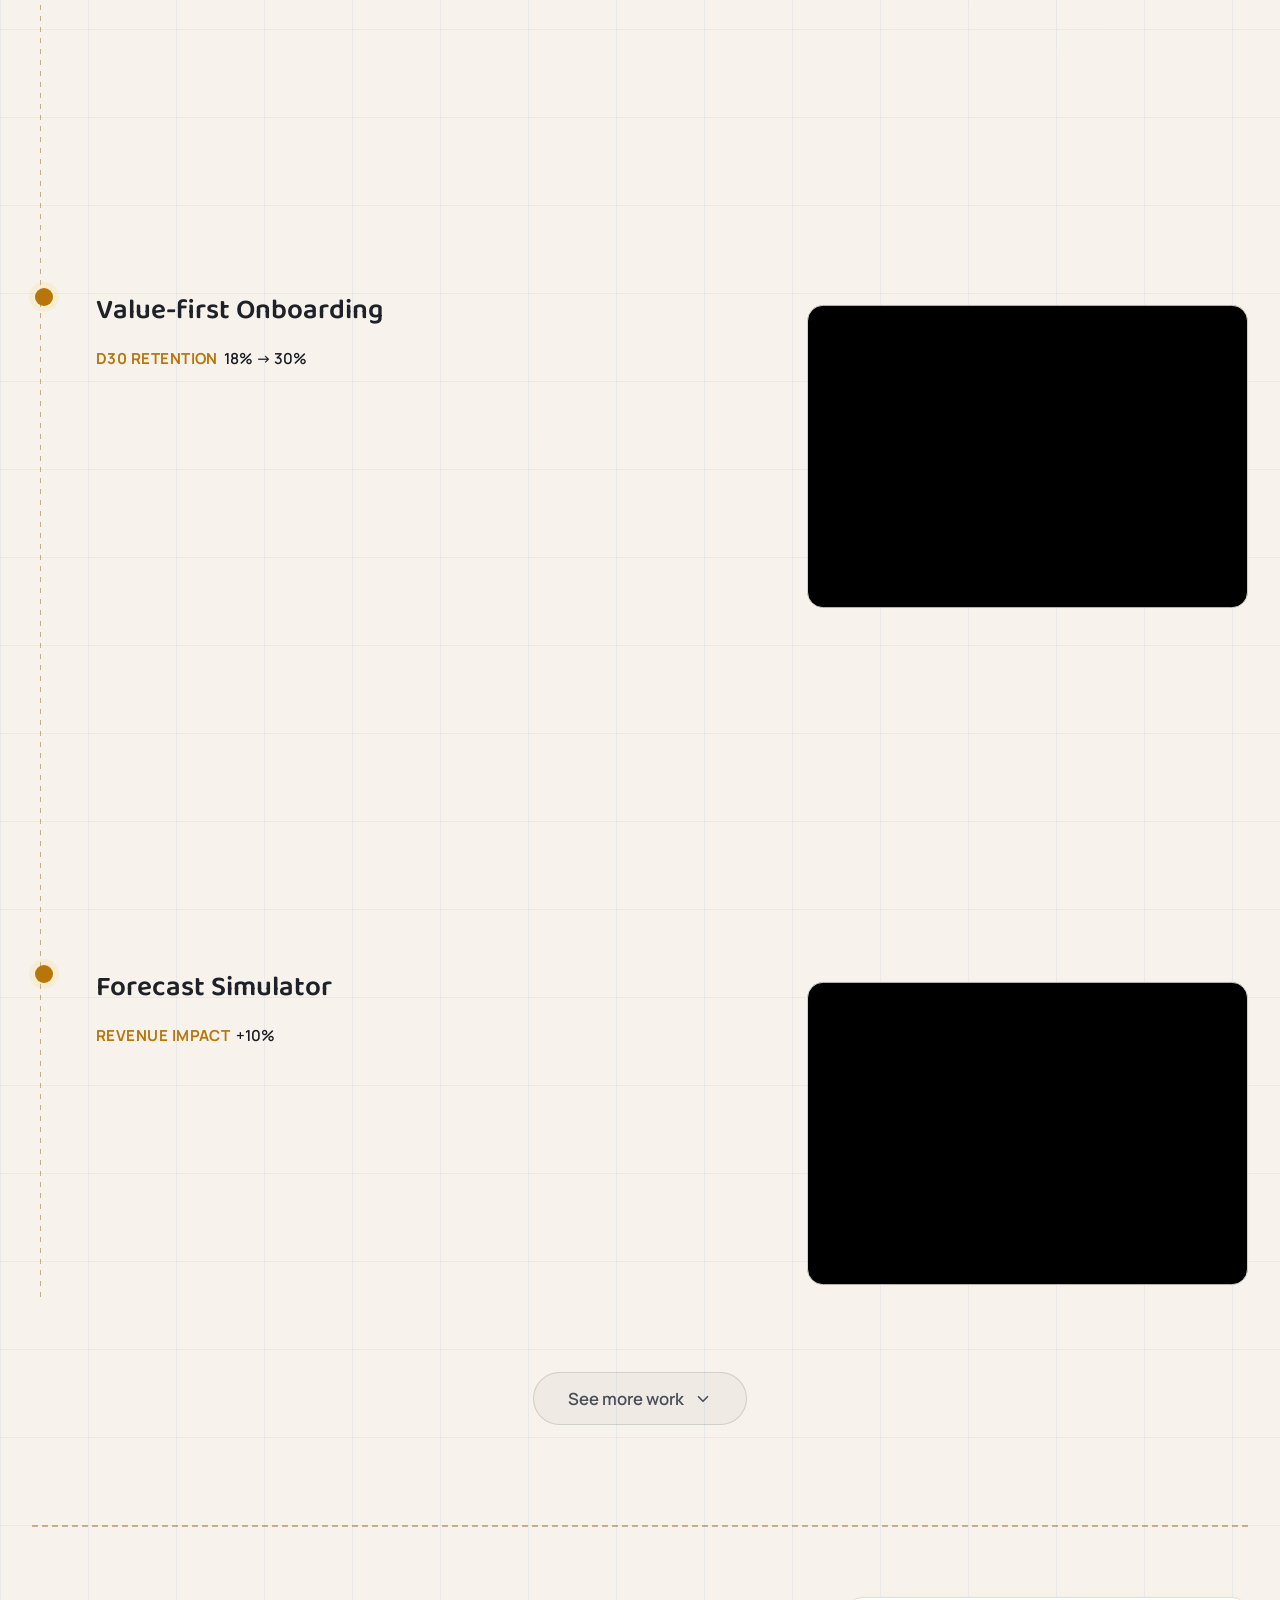
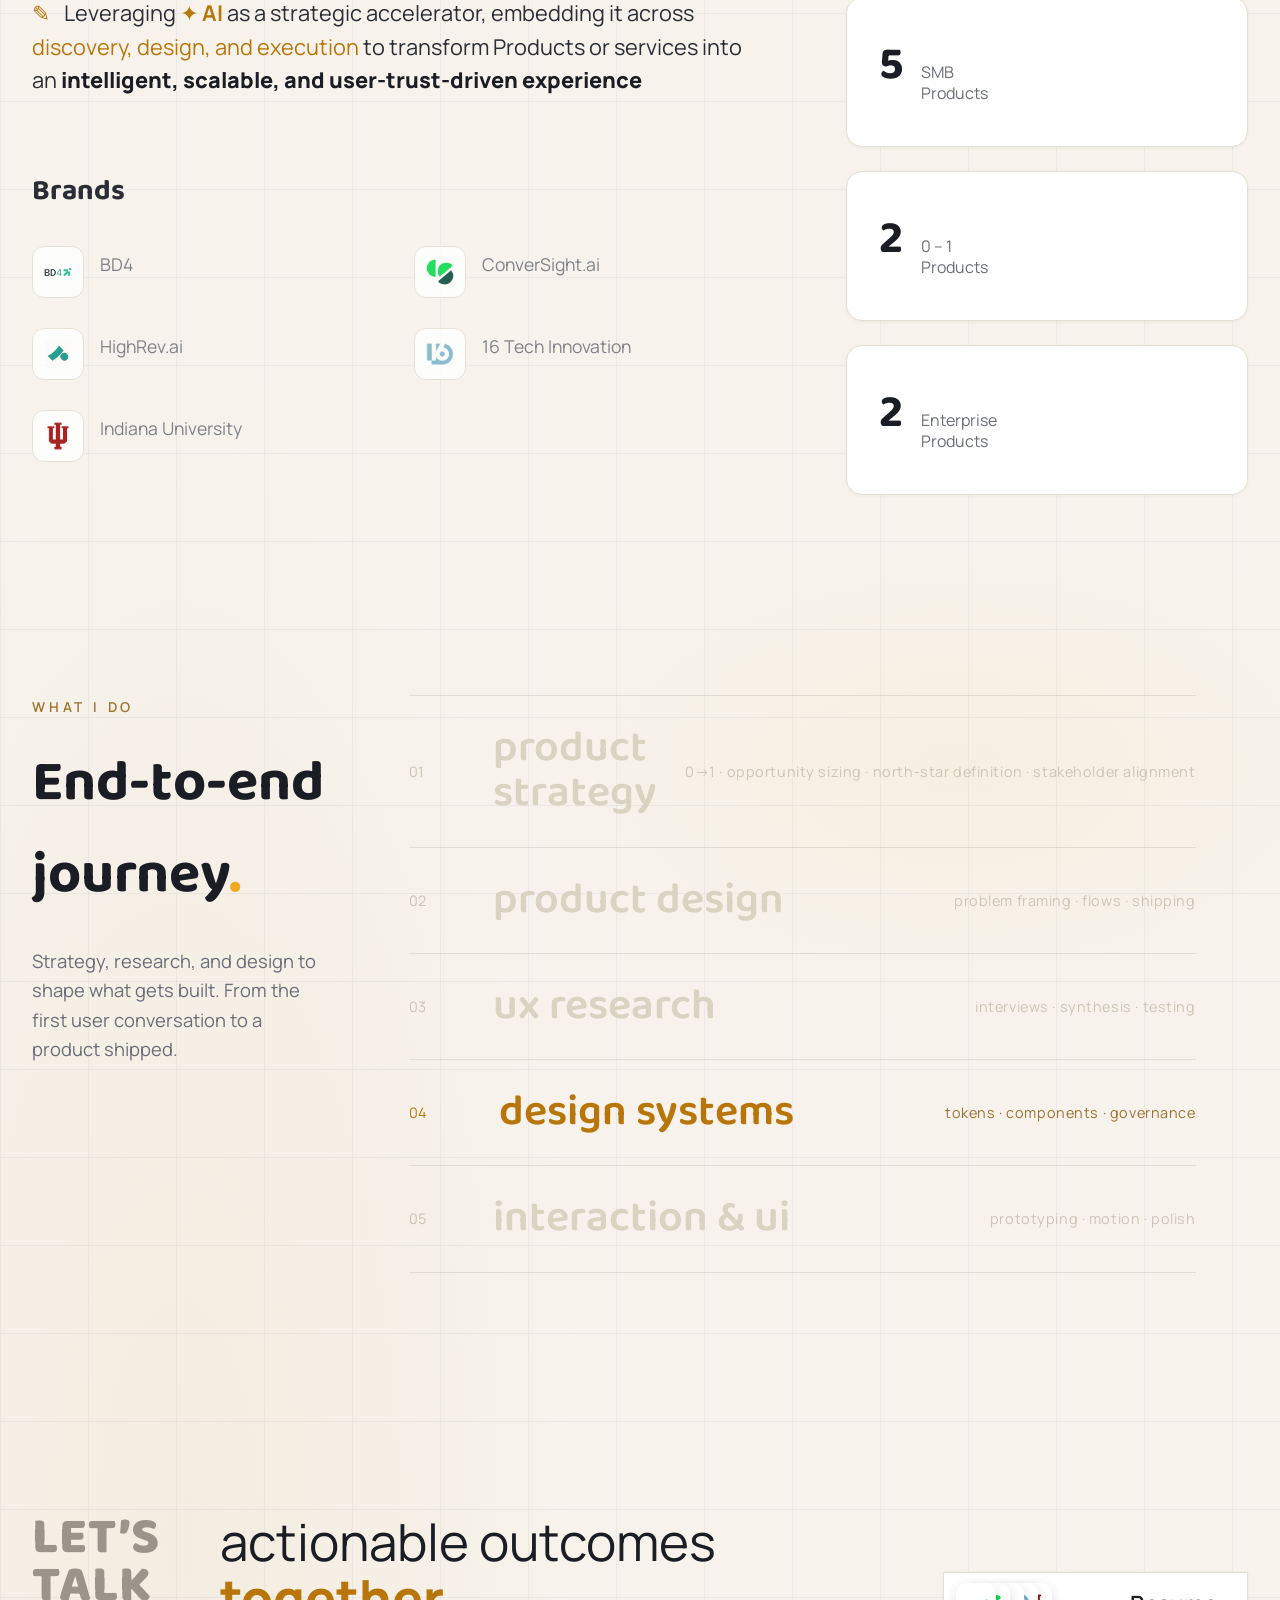
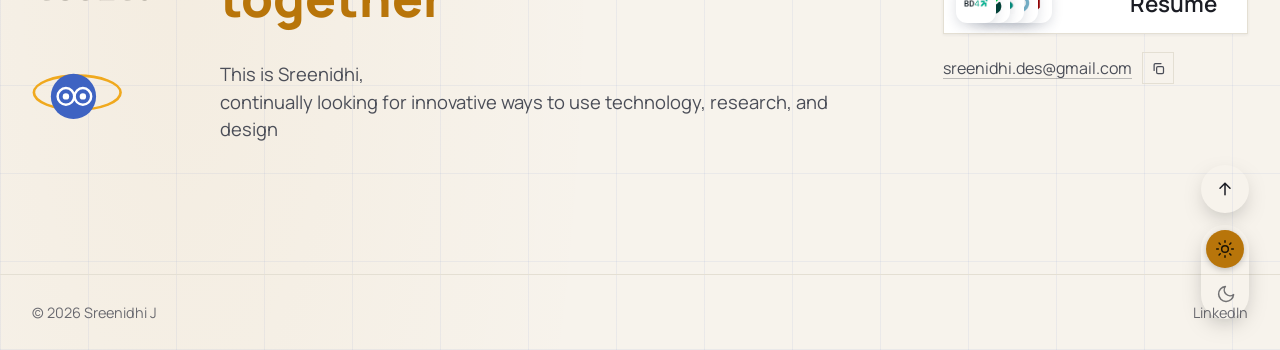
